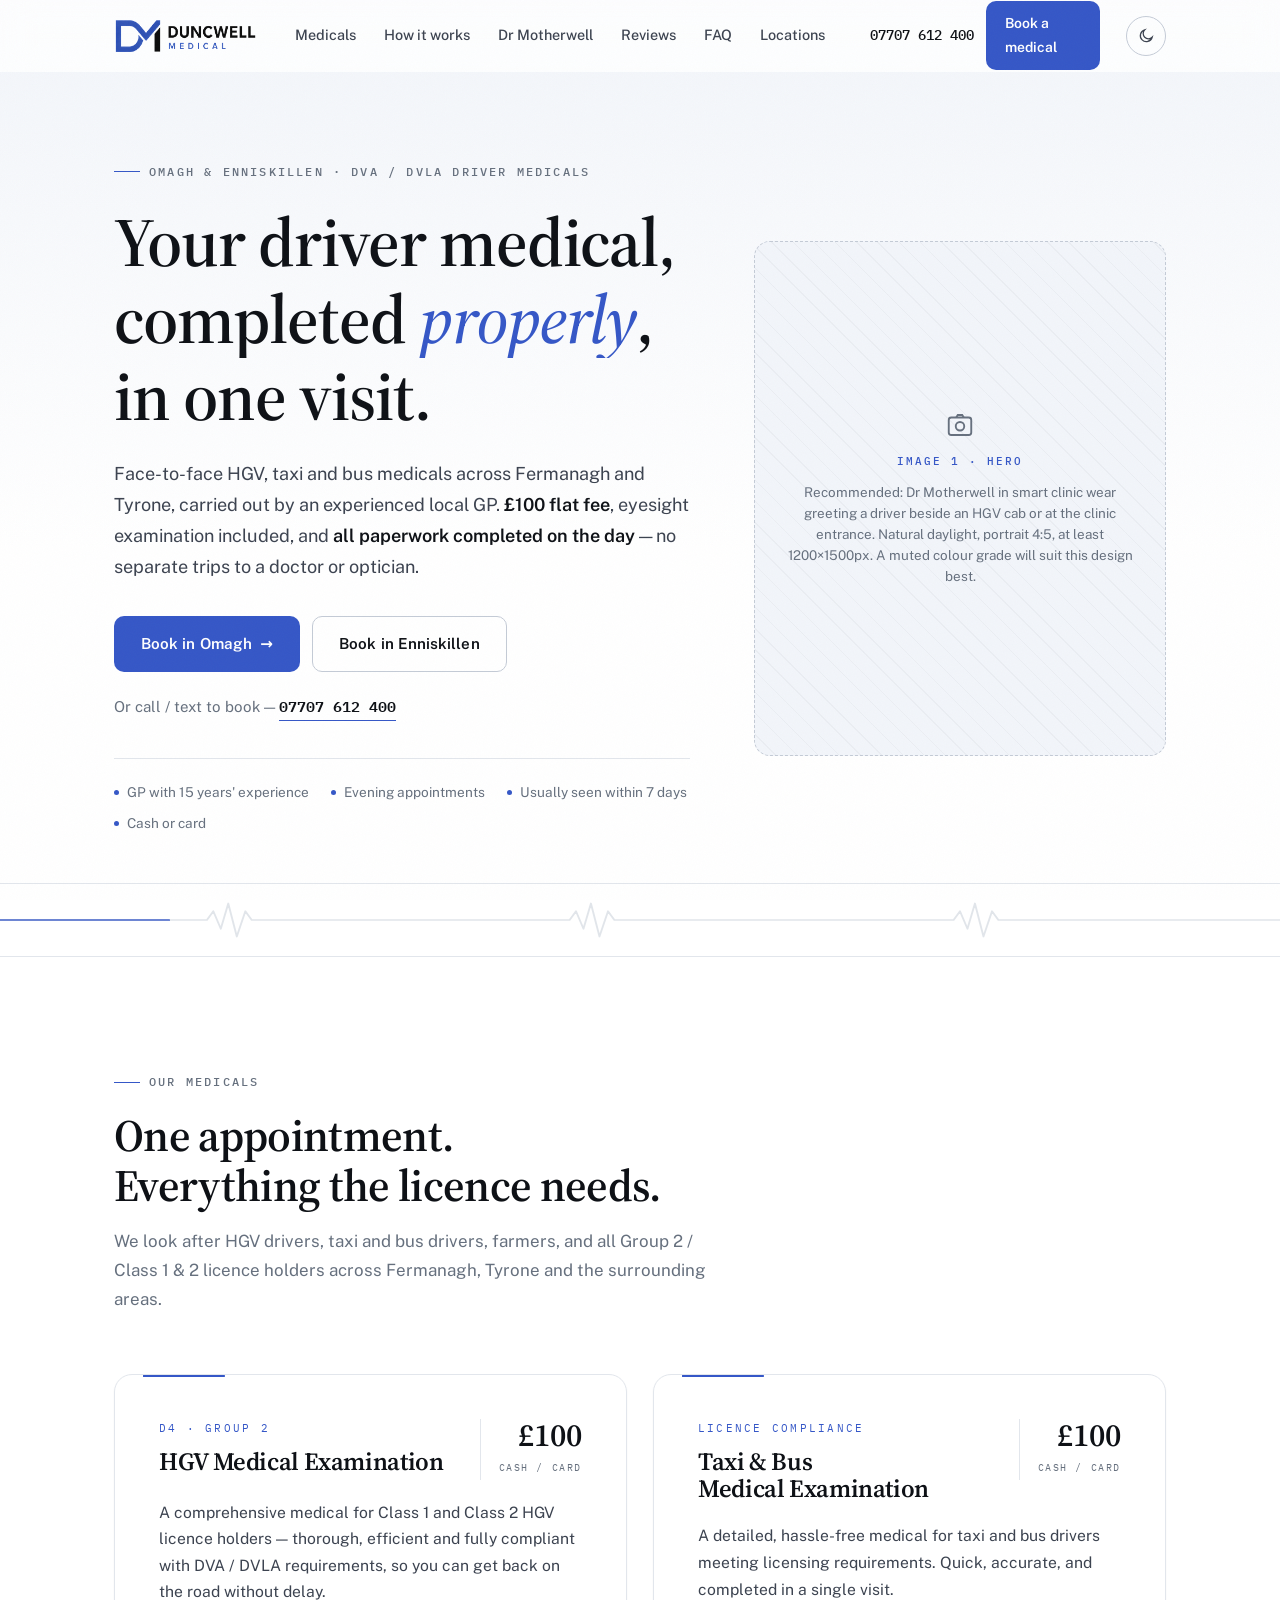
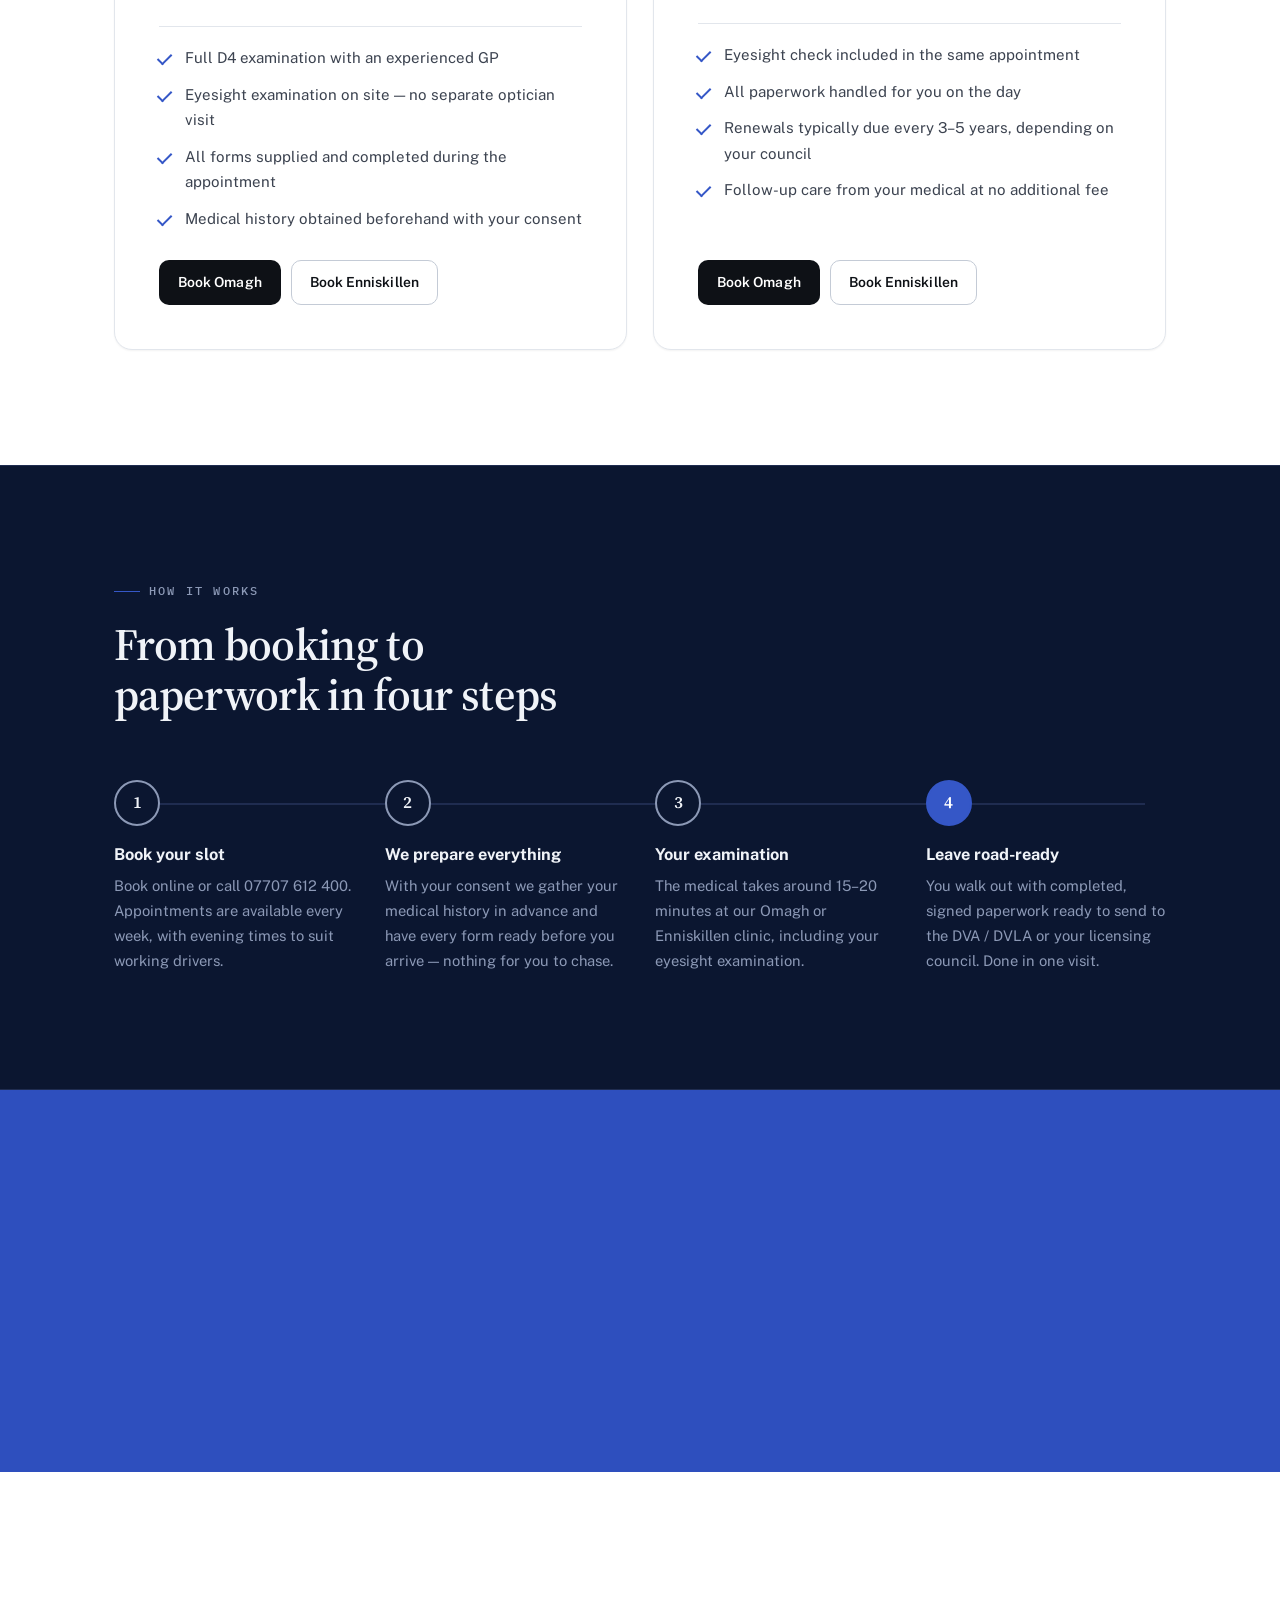
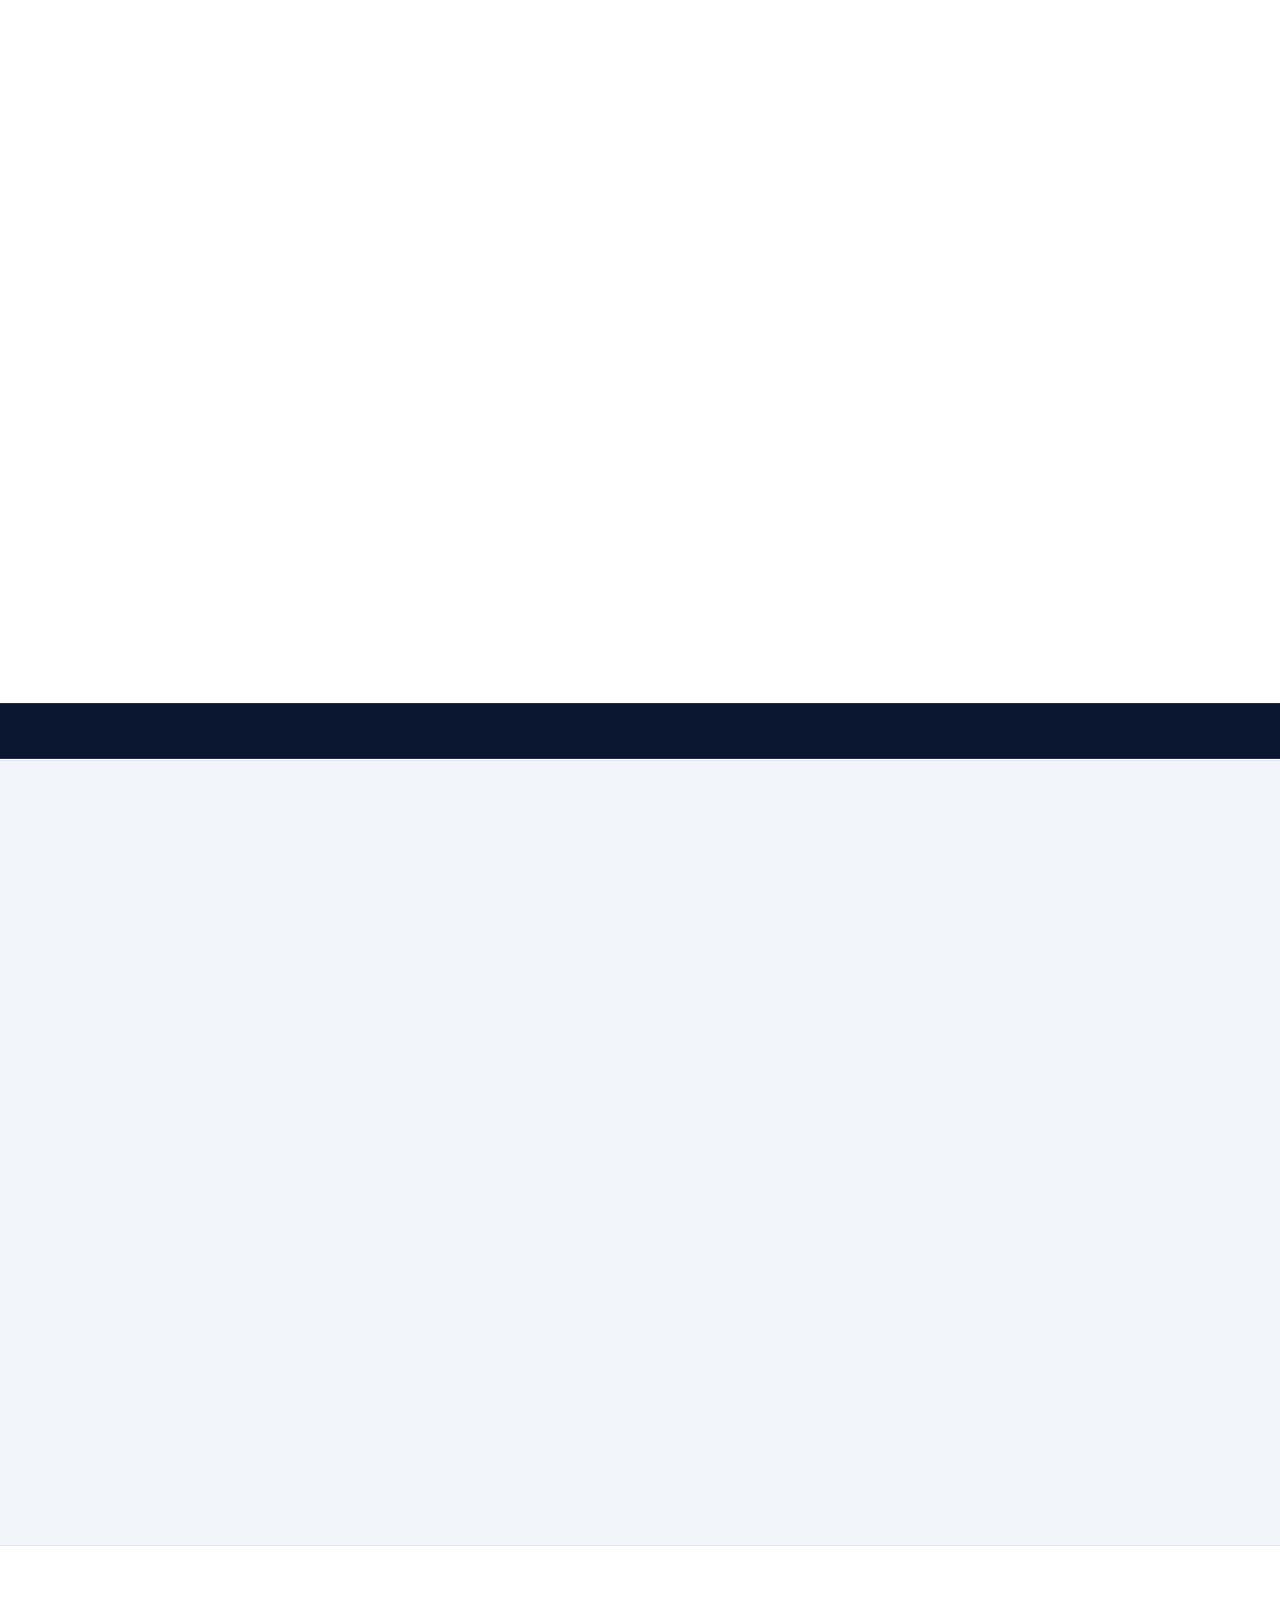
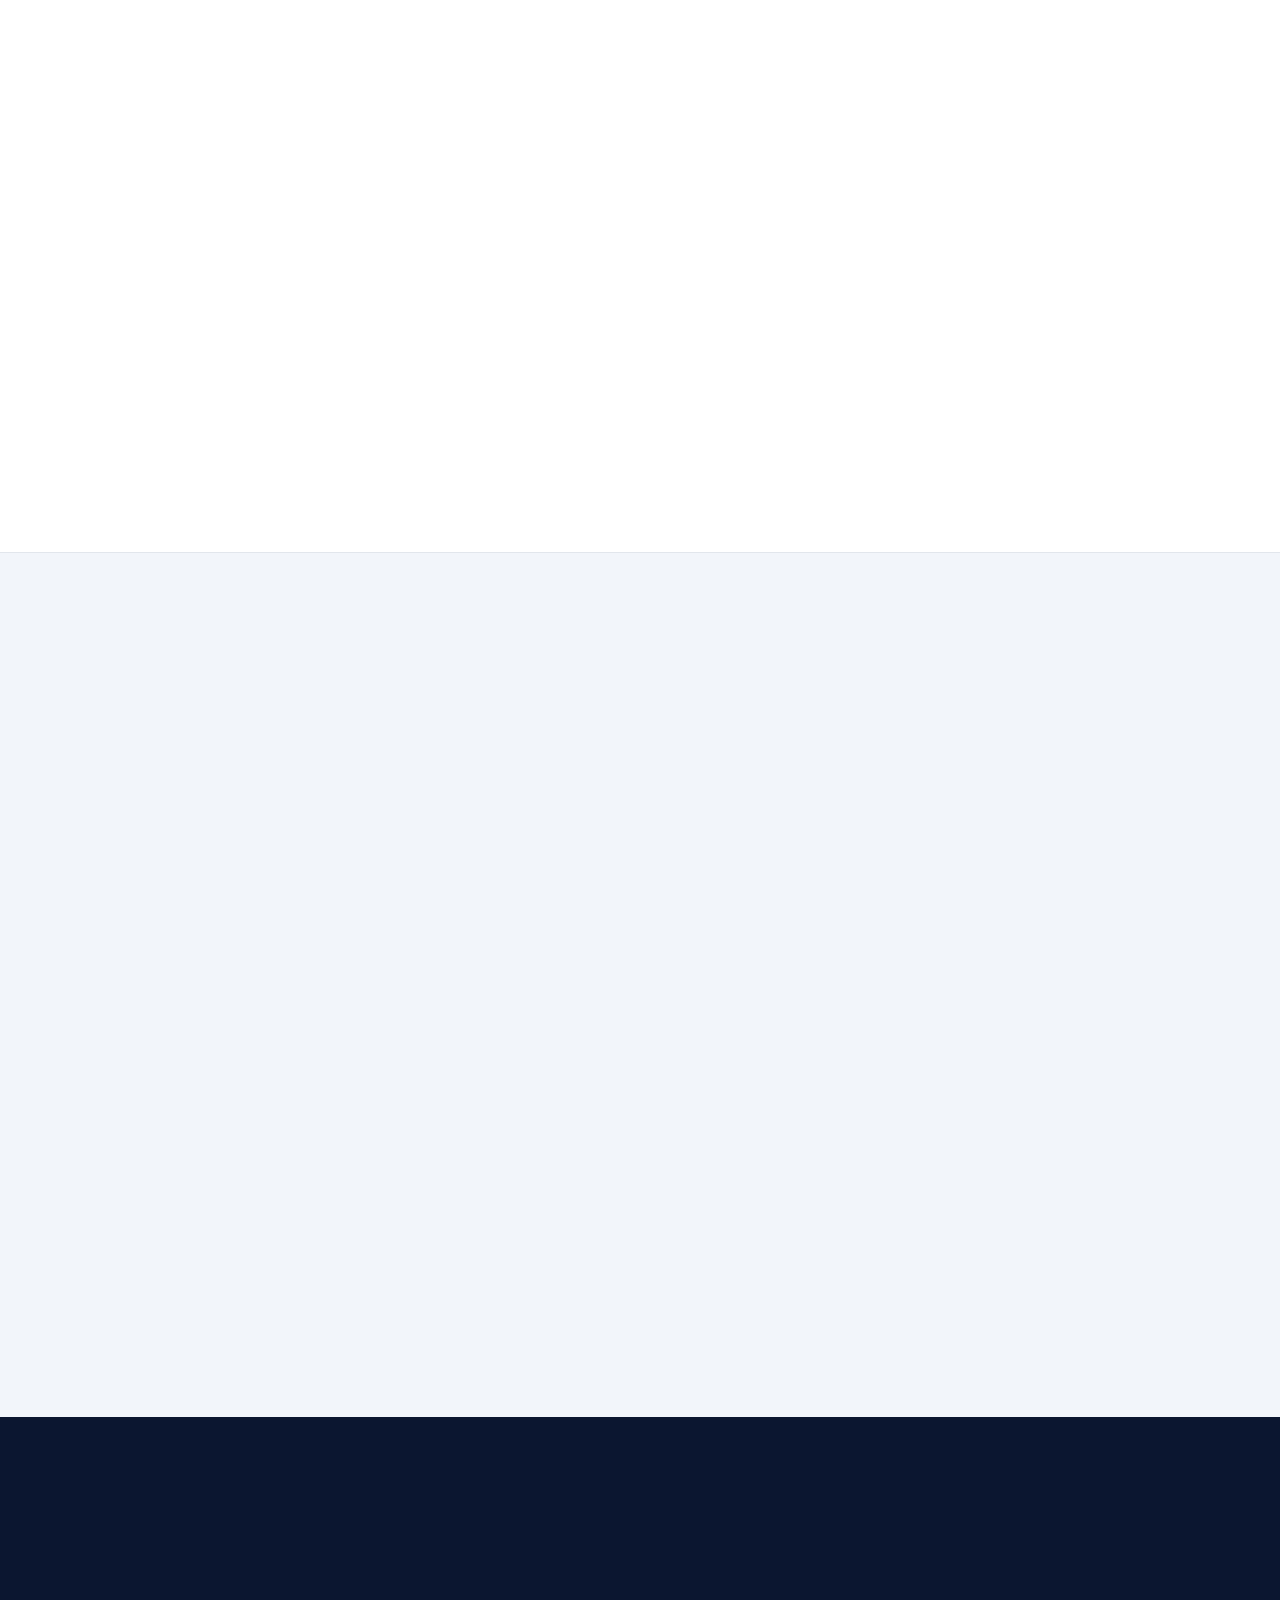
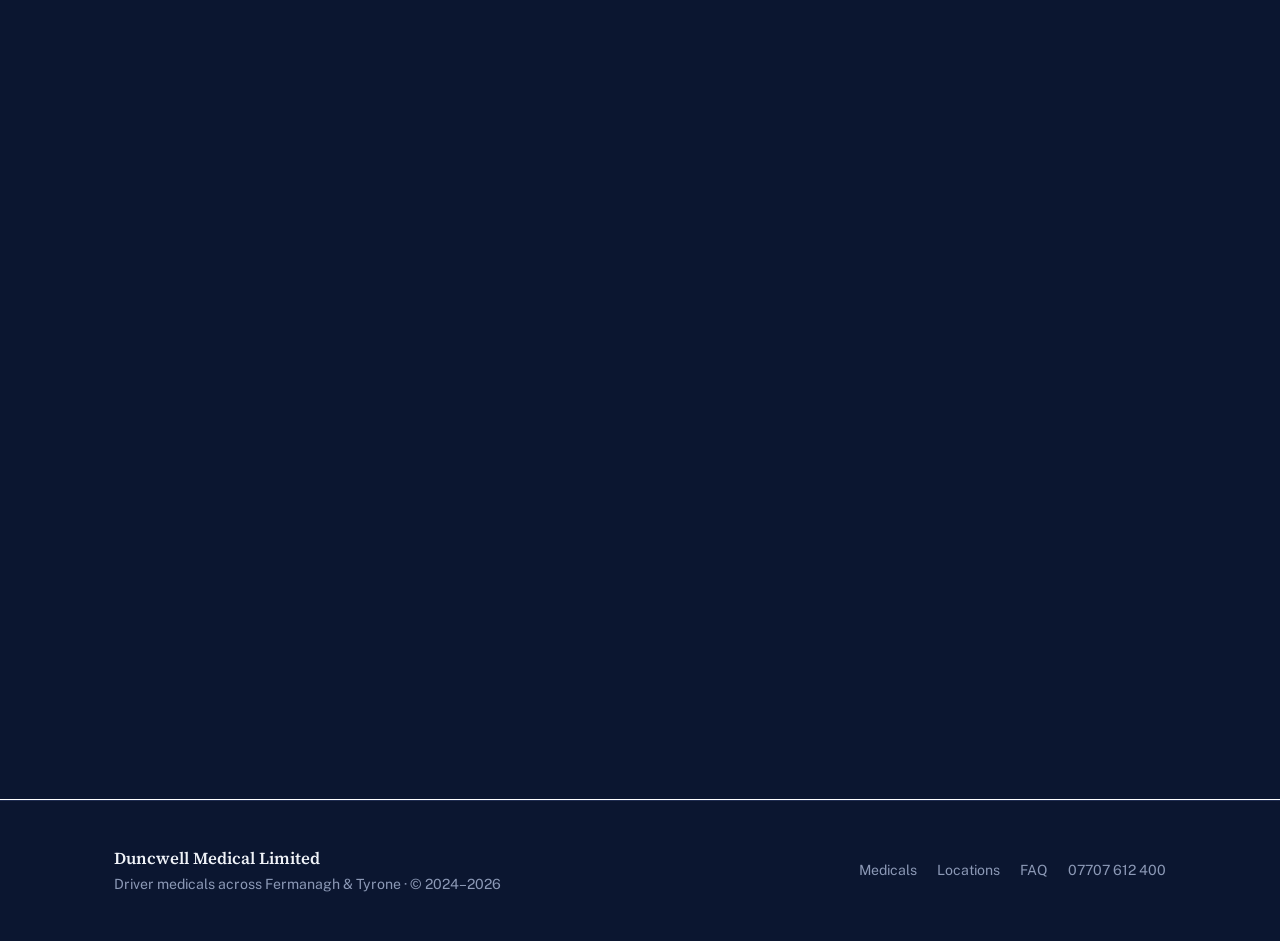
==== index.html @ 47ab464d "Default to light mode" ====
<!DOCTYPE html>
<html lang="en-GB">
<head>
<meta charset="utf-8">
<meta name="viewport" content="width=device-width, initial-scale=1, viewport-fit=cover">
<meta name="description" content="HGV, taxi and bus driver medicals in Omagh and Enniskillen. £100 flat fee, eyesight exam included, all paperwork completed on the day. Book on 07707 612 400.">
<meta name="theme-color" content="#FFFFFF">
<meta property="og:title" content="Duncwell Medical — Driver Medicals in Omagh & Enniskillen">
<meta property="og:description" content="HGV, taxi and bus medicals completed in one visit. £100, eyesight exam included, all paperwork done on the day.">
<meta property="og:type" content="website">
<meta property="og:url" content="https://www.duncwellmedical.com/">
</head>
<body>
<title>Duncwell Medical</title>
<link rel="stylesheet" href="https://fonts.googleapis.com/css2?family=Source+Serif+4:ital,opsz,wght@0,8..60,400;0,8..60,500;0,8..60,600;1,8..60,400&family=Public+Sans:wght@400;500;600;700;800&family=IBM+Plex+Mono:wght@400;500&display=swap">
<style>
  /* ================= TOKENS ================= */
  :root{
    --bg:#FFFFFF;
    --tint:#F2F5FA;              /* soft blue-grey section ground */
    --ink:#0E1116;
    --ink-soft:#3C4350;
    --muted:#66707E;
    --line:#E2E6EC;
    --line-strong:#C4CBD6;
    --accent:#3557C7;            /* Duncwell logo royal blue */
    --accent-deep:#2A46A8;
    --accent-soft:#EAF0FB;
    --on-accent:#FFFFFF;
    --band:#0B1630;              /* deep navy */
    --band-2:#111F42;
    --on-band:#F0F3F8;
    --on-band-muted:#8C99B6;
    --band-line:#1F2C50;
    --stats-bg:#2E4FBE;          /* royal blue band — same in both themes */
    --on-stats:#FFFFFF;
    --on-stats-muted:rgba(255,255,255,.74);
    --focus:#3557C7;
    --shadow-sm:0 1px 2px rgba(14,17,22,.05);
    --shadow-md:0 2px 6px rgba(14,17,22,.05), 0 18px 44px -20px rgba(14,17,22,.16);
    --header-h:72px;
  }
  @media (prefers-color-scheme: dark){
    :root:not([data-theme="light"]){
      --bg:#0A1020;
      --tint:#0D1628;
      --ink:#EDF1F8;
      --ink-soft:#C0C9DC;
      --muted:#8492AE;
      --line:#1E2A45;
      --line-strong:#344266;
      --accent:#7E9BF0;
      --accent-deep:#9BB2F5;
      --accent-soft:#16244A;
      --on-accent:#0A1020;
      --band:#070D1C;
      --band-2:#0E1834;
      --on-band:#EDF1F8;
      --on-band-muted:#8492AE;
      --band-line:#1D2946;
      --focus:#7E9BF0;
      --shadow-sm:0 1px 2px rgba(0,0,0,.4);
      --shadow-md:0 2px 6px rgba(0,0,0,.35), 0 18px 44px -20px rgba(0,0,0,.6);
    }
  }
  :root[data-theme="dark"]{
    --bg:#0A1020;
    --tint:#0D1628;
    --ink:#EDF1F8;
    --ink-soft:#C0C9DC;
    --muted:#8492AE;
    --line:#1E2A45;
    --line-strong:#344266;
    --accent:#7E9BF0;
    --accent-deep:#9BB2F5;
    --accent-soft:#16244A;
    --on-accent:#0A1020;
    --band:#070D1C;
    --band-2:#0E1834;
    --on-band:#EDF1F8;
    --on-band-muted:#8492AE;
    --band-line:#1D2946;
    --focus:#7E9BF0;
    --shadow-sm:0 1px 2px rgba(0,0,0,.4);
    --shadow-md:0 2px 6px rgba(0,0,0,.35), 0 18px 44px -20px rgba(0,0,0,.6);
  }

  /* ================= BASE ================= */
  *,*::before,*::after{box-sizing:border-box}
  html{
    scroll-behavior:smooth;
    scroll-padding-top:calc(var(--header-h) + 12px);
    -webkit-text-size-adjust:100%;
  }
  @media (prefers-reduced-motion: reduce){html{scroll-behavior:auto}}
  body{
    margin:0;
    overflow-x:clip;
    background:var(--bg);
    color:var(--ink);
    font-family:"Public Sans",system-ui,-apple-system,"Segoe UI",sans-serif;
    font-size:1.0625rem;
    line-height:1.7;
    -webkit-font-smoothing:antialiased;
    text-rendering:optimizeLegibility;
  }
  h1,h2,h3{
    font-family:"Source Serif 4",Georgia,"Times New Roman",serif;
    font-weight:600;
    line-height:1.12;
    letter-spacing:-.015em;
    margin:0;
    text-wrap:balance;
  }
  h4{margin:0;font-weight:700;line-height:1.3}
  p{margin:0}
  a{color:inherit}
  img,svg{max-width:100%;display:block}
  button{font:inherit;color:inherit;background:none;border:0;padding:0;cursor:pointer}
  :focus-visible{outline:3px solid var(--focus);outline-offset:3px;border-radius:2px}
  ::selection{background:var(--accent);color:var(--on-accent)}

  .wrap{max-width:1140px;margin-inline:auto;padding-inline:clamp(20px,5vw,44px)}

  .eyebrow{
    font-family:"IBM Plex Mono",ui-monospace,monospace;
    font-size:.76rem;font-weight:500;
    letter-spacing:.18em;text-transform:uppercase;
    color:var(--muted);
    display:flex;align-items:center;gap:.75em;
  }
  .eyebrow::before{content:"";width:26px;height:1px;background:var(--accent);flex:none}

  .grain{
    position:fixed;inset:0;z-index:200;pointer-events:none;
    opacity:.028;
    background-image:url("data:image/svg+xml,%3Csvg xmlns='http://www.w3.org/2000/svg' width='140' height='140'%3E%3Cfilter id='n'%3E%3CfeTurbulence type='fractalNoise' baseFrequency='0.9' numOctaves='2'/%3E%3C/filter%3E%3Crect width='140' height='140' filter='url(%23n)' opacity='1'/%3E%3C/svg%3E");
  }
  .progress{
    position:fixed;top:0;left:0;height:2px;width:0%;
    background:var(--accent);z-index:120;
  }

  /* ================= HEADER ================= */
  .header{
    position:fixed;top:0;left:0;right:0;z-index:100;
    height:var(--header-h);
    display:flex;align-items:center;
    background:color-mix(in srgb, var(--bg) 82%, transparent);
    -webkit-backdrop-filter:blur(14px);backdrop-filter:blur(14px);
    border-bottom:1px solid transparent;
    transition:border-color .35s, background .35s;
  }
  .header.scrolled{border-bottom-color:var(--line)}
  .header .wrap{display:flex;align-items:center;gap:26px;width:100%}

  /* Brand — the real Duncwell logo, embedded. Black-text version for light
     theme, white-text version for the navy theme. */
  .brand{display:flex;align-items:center;text-decoration:none;white-space:nowrap}
  .brand img{height:36px;width:auto;display:block}
  .brand .logo-dark{display:none}
  html.is-dark .brand .logo-light{display:none}
  html.is-dark .brand .logo-dark{display:block}
  .nav{display:flex;gap:2px;margin-left:auto}
  .nav a{
    text-decoration:none;font-size:.9rem;font-weight:500;
    color:var(--ink-soft);padding:8px 13px;border-radius:7px;
    white-space:nowrap;
    transition:color .2s, background .2s;
  }
  .nav a:hover{color:var(--ink);background:var(--tint)}
  .hdr-cta{display:flex;align-items:center;gap:12px;margin-left:6px}
  .hdr-phone{
    text-decoration:none;font-family:"IBM Plex Mono",monospace;
    font-size:.86rem;font-weight:500;color:var(--ink);white-space:nowrap;
  }
  .hdr-phone:hover{color:var(--accent)}

  .theme-toggle{
    width:40px;height:40px;border-radius:50%;
    border:1px solid var(--line-strong);
    display:flex;align-items:center;justify-content:center;
    color:var(--ink-soft);flex:none;
    transition:border-color .25s, color .25s, transform .25s;
  }
  .theme-toggle:hover{border-color:var(--ink);color:var(--ink);transform:rotate(15deg)}
  .theme-toggle .ic-sun{display:none}
  html.is-dark .theme-toggle .ic-sun{display:block}
  html.is-dark .theme-toggle .ic-moon{display:none}

  .burger{
    display:none;
    width:44px;height:44px;
    align-items:center;justify-content:center;flex-direction:column;gap:5px;
  }
  .burger span{
    display:block;width:22px;height:2px;background:var(--ink);
    transition:transform .3s, opacity .3s;
  }
  body.menu-open .burger span:nth-child(1){transform:translateY(7px) rotate(45deg)}
  body.menu-open .burger span:nth-child(2){opacity:0}
  body.menu-open .burger span:nth-child(3){transform:translateY(-7px) rotate(-45deg)}

  .mobile-menu{
    position:fixed;inset:0;z-index:90;
    background:var(--bg);
    padding:calc(var(--header-h) + 24px) 24px 40px;
    display:flex;flex-direction:column;gap:4px;
    opacity:0;visibility:hidden;transform:translateY(-8px);
    transition:opacity .3s, transform .3s, visibility .3s;
    overflow-y:auto;
  }
  body.menu-open .mobile-menu{opacity:1;visibility:visible;transform:none}
  .mobile-menu a.mlink{
    text-decoration:none;
    font-family:"Source Serif 4",serif;font-size:1.7rem;font-weight:500;
    padding:13px 4px;border-bottom:1px solid var(--line);
    display:flex;justify-content:space-between;align-items:center;
  }
  .mobile-menu a.mlink::after{content:"→";font-size:1.1rem;color:var(--muted)}
  .mobile-menu .mm-ctas{display:flex;flex-direction:column;gap:10px;margin-top:28px}
  @media (max-width:1080px){
    .nav,.hdr-cta{display:none}
    .theme-toggle{margin-left:auto}
    .burger{display:flex}
  }

  /* ================= BUTTONS ================= */
  .btn{
    position:relative;overflow:hidden;
    display:inline-flex;align-items:center;justify-content:center;gap:.55em;
    font-weight:600;font-size:.95rem;letter-spacing:.005em;
    text-decoration:none;cursor:pointer;
    padding:14px 26px;border-radius:10px;
    border:1px solid transparent;
    min-height:48px;
    transition:transform .15s ease, box-shadow .2s ease, background .2s, border-color .2s, color .2s, opacity .2s;
  }
  .btn .arr{transition:transform .25s cubic-bezier(.2,.7,.3,1)}
  .btn:hover .arr{transform:translateX(4px)}
  .btn:active{transform:scale(.98)}
  .btn-primary{background:var(--accent);color:var(--on-accent)}
  .btn-primary:hover{background:var(--accent-deep);box-shadow:0 10px 26px -10px color-mix(in srgb, var(--accent) 55%, transparent)}
  .btn-primary::after{
    content:"";position:absolute;top:0;bottom:0;left:-70%;width:45%;
    background:linear-gradient(105deg,transparent,rgba(255,255,255,.28),transparent);
    transform:skewX(-18deg);
    transition:left .6s ease;
  }
  .btn-primary:hover::after{left:130%}
  .btn-dark{background:var(--ink);color:var(--bg)}
  .btn-dark:hover{opacity:.9}
  .btn-outline{border-color:var(--line-strong);color:var(--ink);background:transparent}
  .btn-outline:hover{border-color:var(--ink)}
  .btn-sm{padding:10px 18px;font-size:.87rem;min-height:42px}

  /* ================= HERO ================= */
  .hero{
    padding-top:calc(var(--header-h) + clamp(44px,7vw,92px));
    padding-bottom:clamp(24px,4vw,48px);
    background:linear-gradient(180deg, var(--tint) 0%, var(--bg) 62%);
  }
  .hero-grid{
    display:grid;grid-template-columns:minmax(0,7fr) minmax(0,5fr);
    gap:clamp(36px,5vw,72px);align-items:center;
  }
  .hero h1{
    font-size:clamp(2.6rem,5.6vw,4.3rem);
    margin:22px 0 24px;
  }
  .hero h1 em{font-style:italic;font-weight:500;color:var(--accent)}
  .hline{display:block;overflow:hidden}
  .hline > span{display:block;transform:translateY(112%)}
  .loaded .hline > span{animation:lineUp .9s cubic-bezier(.2,.65,.25,1) forwards}
  .loaded .hline:nth-child(2) > span{animation-delay:.12s}
  .loaded .hline:nth-child(3) > span{animation-delay:.24s}
  @keyframes lineUp{to{transform:none}}
  .hero-sub,.hero-ctas,.hero-call,.hero-facts{opacity:0;transform:translateY(16px)}
  .loaded .hero-sub{animation:fadeUp .8s .45s cubic-bezier(.2,.65,.25,1) forwards}
  .loaded .hero-ctas{animation:fadeUp .8s .58s cubic-bezier(.2,.65,.25,1) forwards}
  .loaded .hero-call{animation:fadeUp .8s .68s cubic-bezier(.2,.65,.25,1) forwards}
  .loaded .hero-facts{animation:fadeUp .8s .8s cubic-bezier(.2,.65,.25,1) forwards}
  .hero-media{opacity:0;transform:translateY(16px)}
  .loaded .hero-media{animation:fadeUp 1s .5s cubic-bezier(.2,.65,.25,1) forwards}
  @keyframes fadeUp{to{opacity:1;transform:none}}
  @media (prefers-reduced-motion: reduce){
    .hline > span,.hero-sub,.hero-ctas,.hero-call,.hero-facts,.hero-media{
      transform:none!important;opacity:1!important;animation:none!important;
    }
  }
  .hero-sub{
    font-size:1.13rem;color:var(--ink-soft);
    max-width:33em;margin-bottom:34px;
  }
  .hero-sub strong{color:var(--ink);font-weight:600}
  .hero-ctas{display:flex;flex-wrap:wrap;gap:12px;margin-bottom:22px}
  .hero-call{color:var(--muted);font-size:.94rem}
  .hero-call a{
    color:var(--ink);font-weight:600;text-decoration:none;
    font-family:"IBM Plex Mono",monospace;
    border-bottom:1.5px solid var(--accent);
    padding-bottom:1px;
  }
  .hero-call a:hover{color:var(--accent)}
  .hero-facts{
    display:flex;flex-wrap:wrap;gap:8px 22px;margin-top:38px;
    padding-top:22px;border-top:1px solid var(--line);
  }
  .hero-facts span{
    font-size:.85rem;color:var(--muted);
    display:inline-flex;align-items:center;gap:8px;
  }
  .hero-facts span::before{
    content:"";width:5px;height:5px;border-radius:50%;background:var(--accent);
  }
  .hero-media{position:relative}
  @media (max-width:880px){
    .hero-grid{grid-template-columns:1fr}
    .hero-media{max-width:480px}
  }

  /* image placeholders */
  .ph{
    border:1px dashed var(--line-strong);
    border-radius:16px;
    background:
      repeating-linear-gradient(45deg, transparent 0 14px, color-mix(in srgb, var(--ink) 3%, transparent) 14px 15px),
      var(--tint);
    aspect-ratio:4/5;
    display:flex;flex-direction:column;align-items:center;justify-content:center;gap:12px;
    padding:28px;text-align:center;color:var(--muted);
  }
  .ph .ph-tag{
    font-family:"IBM Plex Mono",monospace;
    font-size:.68rem;font-weight:500;letter-spacing:.18em;text-transform:uppercase;
    color:var(--accent);
  }
  .ph .ph-desc{font-size:.84rem;line-height:1.55;max-width:26em}

  /* ================= ECG DIVIDER ================= */
  .ecg{
    position:relative;height:74px;overflow:hidden;
    border-block:1px solid var(--line);
    background:var(--bg);
  }
  .ecg svg{position:absolute;inset:0;width:100%;height:100%}
  .ecg .trace{
    fill:none;stroke:var(--accent);stroke-width:1.75;
    stroke-linecap:round;stroke-linejoin:round;
    stroke-dasharray:130 1070;
    animation:ecgRun 5.5s linear infinite;
    opacity:.9;
  }
  .ecg .trace.ghost{
    stroke:var(--line-strong);stroke-dasharray:none;animation:none;opacity:.5;
  }
  @keyframes ecgRun{from{stroke-dashoffset:1200}to{stroke-dashoffset:0}}
  @media (prefers-reduced-motion: reduce){.ecg .trace{animation:none;stroke-dasharray:none;opacity:.45}}

  /* ================= MARQUEE ================= */
  .marquee{
    background:var(--band);color:var(--on-band-muted);
    overflow:hidden;padding-block:15px;
    border-block:1px solid var(--band-line);
  }
  .marquee-track{
    display:flex;width:max-content;
    animation:marquee 46s linear infinite;
  }
  .marquee:hover .marquee-track{animation-play-state:paused}
  .marquee-track span{
    font-family:"IBM Plex Mono",monospace;
    font-size:.76rem;letter-spacing:.22em;text-transform:uppercase;
    white-space:nowrap;padding-inline:26px;
    display:inline-flex;align-items:center;gap:52px;
  }
  .marquee-track span::after{content:"+";color:var(--accent);font-size:.9rem}
  @keyframes marquee{to{transform:translateX(-50%)}}
  @media (prefers-reduced-motion: reduce){.marquee-track{animation:none}}

  /* ================= SECTIONS ================= */
  section{padding-block:clamp(68px,9vw,116px)}
  .below-fold{content-visibility:auto;contain-intrinsic-size:auto 720px}
  .sec-head{max-width:660px;margin-bottom:clamp(38px,5vw,60px)}
  .sec-head h2{font-size:clamp(1.9rem,3.6vw,2.8rem);margin-top:18px}
  .sec-head .lede{color:var(--muted);margin-top:16px;font-size:1.06rem;max-width:36em}

  .rv{opacity:0;transform:translateY(22px);transition:opacity .7s cubic-bezier(.2,.65,.25,1),transform .7s cubic-bezier(.2,.65,.25,1);transition-delay:var(--d,0s)}
  .rv.in{opacity:1;transform:none}
  @media (prefers-reduced-motion: reduce){.rv{opacity:1;transform:none;transition:none}}

  /* Services — white ground */
  .svc-grid{display:grid;grid-template-columns:1fr 1fr;gap:26px}
  .svc{
    position:relative;
    background:var(--bg);
    border:1px solid var(--line);
    border-radius:18px;
    padding:clamp(28px,3.5vw,44px);
    display:flex;flex-direction:column;gap:20px;
    box-shadow:var(--shadow-sm);
    transition:transform .35s cubic-bezier(.2,.65,.25,1), box-shadow .35s, border-color .35s;
  }
  .svc:hover{transform:translateY(-5px);box-shadow:var(--shadow-md);border-color:var(--line-strong)}
  .svc::before{
    content:"";position:absolute;top:0;left:28px;right:28px;height:2px;
    background:var(--accent);border-radius:2px;
    transform:scaleX(.18);transform-origin:left;
    transition:transform .45s cubic-bezier(.2,.65,.25,1);
  }
  .svc:hover::before{transform:scaleX(1)}
  .svc-top{display:flex;align-items:flex-start;justify-content:space-between;gap:18px}
  .svc h3{font-size:1.55rem}
  .svc .svc-kicker{
    font-family:"IBM Plex Mono",monospace;font-size:.7rem;letter-spacing:.2em;
    text-transform:uppercase;color:var(--accent);margin-bottom:10px;display:block;
  }
  .price{
    text-align:right;flex:none;
    border-left:1px solid var(--line);padding-left:18px;
  }
  .price .amt{
    font-family:"Source Serif 4",serif;font-size:2rem;font-weight:600;
    line-height:1;display:block;font-variant-numeric:tabular-nums;
  }
  .price .lbl{
    font-family:"IBM Plex Mono",monospace;font-size:.62rem;
    letter-spacing:.16em;text-transform:uppercase;color:var(--muted);
  }
  .svc p.desc{color:var(--ink-soft);font-size:.98rem}
  .svc ul{
    list-style:none;margin:0;padding:18px 0 0;
    border-top:1px solid var(--line);
    display:flex;flex-direction:column;gap:11px;
  }
  .svc li{
    display:flex;gap:12px;align-items:baseline;
    font-size:.94rem;color:var(--ink-soft);
  }
  .svc li::before{
    content:"";flex:none;width:14px;height:8px;
    border-left:2px solid var(--accent);border-bottom:2px solid var(--accent);
    transform:rotate(-45deg) translateY(-2px);
  }
  .svc .svc-cta{margin-top:auto;display:flex;gap:10px;flex-wrap:wrap;padding-top:8px}
  @media (max-width:860px){.svc-grid{grid-template-columns:1fr}}

  /* Process — navy band */
  .process{background:var(--band);color:var(--on-band);border-block:1px solid var(--band-line)}
  .process .eyebrow{color:var(--on-band-muted)}
  .process .sec-head h2{color:var(--on-band)}
  .steps{display:grid;grid-template-columns:repeat(4,1fr);gap:30px;position:relative}
  .steps .rail{
    position:absolute;top:23px;left:2%;right:2%;height:2px;
    background:var(--band-line);transform-origin:left;transform:scaleX(0);
    transition:transform 1.4s cubic-bezier(.2,.65,.25,1);
  }
  .steps.in .rail{transform:scaleX(1)}
  .step{position:relative}
  .step-no{
    position:relative;z-index:1;
    width:46px;height:46px;border-radius:50%;
    background:var(--band);color:var(--on-band);
    border:2px solid var(--on-band-muted);
    font-family:"Source Serif 4",serif;font-weight:600;font-size:1.05rem;
    display:flex;align-items:center;justify-content:center;
    margin-bottom:18px;
  }
  .step:last-child .step-no{background:var(--accent);border-color:var(--accent);color:var(--on-accent)}
  .step h4{font-family:"Public Sans",sans-serif;font-size:1.02rem;margin-bottom:8px;color:var(--on-band)}
  .step p{font-size:.92rem;color:var(--on-band-muted)}
  @media (max-width:860px){
    .steps{grid-template-columns:1fr;gap:34px}
    .steps .rail{left:22px;right:auto;top:2%;bottom:2%;width:2px;height:auto;transform:scaleY(0);transform-origin:top}
    .steps.in .rail{transform:scaleY(1)}
  }

  /* Stats — royal blue band (same in both themes) */
  .stats{background:var(--stats-bg);color:var(--on-stats)}
  .stats-grid{display:grid;grid-template-columns:repeat(4,1fr)}
  .stat{
    padding:clamp(10px,2vw,24px) 28px;
    border-left:1px solid rgba(255,255,255,.18);
  }
  .stat:first-child{border-left:0;padding-left:0}
  .stat .num{
    font-family:"Source Serif 4",serif;font-weight:600;
    font-size:clamp(2.1rem,3.6vw,3rem);line-height:1.05;
    font-variant-numeric:tabular-nums;
  }
  .stat .num .unit{font-size:.5em;font-weight:500;color:var(--on-stats-muted)}
  .stat .cap{font-size:.86rem;color:var(--on-stats-muted);margin-top:8px;max-width:16em}
  @media (max-width:820px){
    .stats-grid{grid-template-columns:1fr 1fr;gap:34px 0}
    .stat:nth-child(3){border-left:0;padding-left:0}
    .stat{padding-inline:20px}
    .stat:nth-child(even){padding-right:0}
  }

  /* About — white ground */
  .about-grid{
    display:grid;grid-template-columns:minmax(0,5fr) minmax(0,7fr);
    gap:clamp(36px,5vw,80px);align-items:center;
  }
  .about-grid .sec-head{margin-bottom:26px}
  .sig-quote{
    border-left:2px solid var(--accent);
    padding-left:22px;margin:26px 0 0;
    font-family:"Source Serif 4",serif;font-style:italic;
    font-size:1.18rem;line-height:1.55;color:var(--ink-soft);
  }
  .about-points{display:grid;grid-template-columns:1fr 1fr;gap:14px;margin-top:32px}
  .apoint{
    border:1px solid var(--line);border-radius:12px;
    padding:18px 20px;background:var(--bg);
    transition:border-color .3s, transform .3s;
  }
  .apoint:hover{border-color:var(--line-strong);transform:translateY(-2px)}
  .apoint .t{font-weight:600;font-size:.94rem;display:block;margin-bottom:4px}
  .apoint .d{font-size:.86rem;color:var(--muted)}
  @media (max-width:880px){
    .about-grid{grid-template-columns:1fr}
    .about-grid .ph{max-width:440px}
    .about-points{grid-template-columns:1fr}
  }

  /* Testimonials — soft blue tint ground, crossfade stage (always centred) */
  .quotes{background:var(--tint);border-block:1px solid var(--line)}
  .carousel{position:relative;max-width:800px;margin-inline:auto}
  .car-stage{display:grid}
  .car-slide{
    grid-area:1/1;
    display:flex;flex-direction:column;align-items:center;text-align:center;gap:26px;
    margin:0;
    opacity:0;transform:translateY(10px);
    transition:opacity .6s ease, transform .6s ease;
    pointer-events:none;
    visibility:hidden;
  }
  .car-slide.active{opacity:1;transform:none;pointer-events:auto;visibility:visible}
  @media (prefers-reduced-motion: reduce){.car-slide{transition:none;transform:none}}
  .car-slide .qmark{
    width:44px;height:44px;border-radius:50%;
    background:var(--accent);color:var(--on-accent);
    font-family:"Source Serif 4",serif;font-size:1.7rem;font-weight:600;
    display:flex;align-items:center;justify-content:center;
    padding-top:12px;
  }
  .car-slide blockquote{
    margin:0;
    font-family:"Source Serif 4",serif;font-size:clamp(1.25rem,2.6vw,1.7rem);
    font-weight:500;line-height:1.5;letter-spacing:-.01em;
    color:var(--ink);max-width:24em;
  }
  .car-slide figcaption{
    font-family:"IBM Plex Mono",monospace;font-size:.76rem;
    letter-spacing:.18em;text-transform:uppercase;color:var(--muted);
  }
  .car-nav{
    display:flex;align-items:center;justify-content:center;gap:22px;
    margin-top:38px;
  }
  .car-btn{
    width:46px;height:46px;border-radius:50%;
    border:1px solid var(--line-strong);
    display:flex;align-items:center;justify-content:center;
    color:var(--ink);
    transition:border-color .25s, background .25s, color .25s;
  }
  .car-btn:hover{border-color:var(--ink);background:var(--ink);color:var(--bg)}
  .car-dots{display:flex;gap:9px}
  .car-dot{
    width:7px;height:7px;border-radius:50%;
    background:var(--line-strong);
    transition:background .3s, transform .3s;
  }
  .car-dot.active{background:var(--accent);transform:scale(1.35)}

  /* FAQ — white ground */
  .faq-wrap{display:grid;grid-template-columns:minmax(0,5fr) minmax(0,7fr);gap:clamp(36px,5vw,80px)}
  .faq-wrap .sec-head{margin-bottom:0;position:sticky;top:calc(var(--header-h) + 24px);align-self:start}
  .faq-list{display:flex;flex-direction:column}
  .faq{border-bottom:1px solid var(--line)}
  .faq:first-child{border-top:1px solid var(--line)}
  .faq-q{
    width:100%;display:flex;align-items:center;justify-content:space-between;gap:18px;
    text-align:left;padding:22px 2px;
    font-weight:600;font-size:1.03rem;line-height:1.4;
    transition:color .2s;
  }
  .faq-q:hover{color:var(--accent)}
  .faq-q .ind{
    flex:none;width:30px;height:30px;border-radius:50%;
    border:1px solid var(--line-strong);
    position:relative;
    transition:transform .35s cubic-bezier(.2,.65,.25,1), background .3s, border-color .3s;
  }
  .faq-q .ind::before,.faq-q .ind::after{
    content:"";position:absolute;top:50%;left:50%;
    width:11px;height:1.6px;background:currentColor;
    transform:translate(-50%,-50%);
  }
  .faq-q .ind::after{transform:translate(-50%,-50%) rotate(90deg);transition:transform .35s}
  .faq.open .faq-q .ind{transform:rotate(180deg);background:var(--accent);border-color:var(--accent);color:var(--on-accent)}
  .faq.open .faq-q .ind::after{transform:translate(-50%,-50%) rotate(0deg)}
  .faq-a{
    display:grid;grid-template-rows:0fr;
    transition:grid-template-rows .45s cubic-bezier(.2,.65,.25,1);
  }
  .faq.open .faq-a{grid-template-rows:1fr}
  .faq-a > div{overflow:hidden}
  .faq-a p{
    padding:0 40px 24px 2px;
    color:var(--ink-soft);font-size:.97rem;max-width:56ch;
  }
  @media (max-width:880px){
    .faq-wrap{grid-template-columns:1fr}
    .faq-wrap .sec-head{position:static}
  }

  /* Locations — soft blue tint ground, live map previews */
  .locations{background:var(--tint);border-top:1px solid var(--line)}
  .loc-grid{display:grid;grid-template-columns:repeat(3,1fr);gap:22px}
  .loc{
    background:var(--bg);border:1px solid var(--line);border-radius:16px;
    padding:0;overflow:hidden;
    display:flex;flex-direction:column;
    box-shadow:var(--shadow-sm);
    transition:transform .35s cubic-bezier(.2,.65,.25,1), box-shadow .35s, border-color .35s;
  }
  .loc:hover{transform:translateY(-4px);box-shadow:var(--shadow-md);border-color:var(--line-strong)}
  .map{
    position:relative;aspect-ratio:16/10;
    background:var(--tint);
    border-bottom:1px solid var(--line);
  }
  .map .map-fallback{
    position:absolute;inset:0;
    display:flex;flex-direction:column;align-items:center;justify-content:center;gap:8px;
    color:var(--muted);font-size:.8rem;
    font-family:"IBM Plex Mono",monospace;letter-spacing:.1em;text-transform:uppercase;
  }
  .map iframe{
    position:absolute;inset:0;width:100%;height:100%;border:0;
    filter:grayscale(1) contrast(1.04);
    transition:filter .45s ease;
  }
  .loc:hover .map iframe{filter:none}
  .loc-body{padding:24px 26px 26px;display:flex;flex-direction:column;gap:12px;flex:1}
  .loc .town{
    font-family:"IBM Plex Mono",monospace;font-size:.68rem;font-weight:500;
    letter-spacing:.2em;text-transform:uppercase;
    color:var(--accent);
    display:inline-flex;align-items:center;gap:8px;
  }
  .loc .town::before{content:"";width:6px;height:6px;border-radius:50%;background:var(--accent)}
  .loc h3{font-size:1.14rem;font-family:"Public Sans",sans-serif;font-weight:700}
  .loc address{font-style:normal;color:var(--muted);font-size:.93rem;line-height:1.65}
  .loc .postcode{font-family:"IBM Plex Mono",monospace;color:var(--ink);font-weight:500}
  .loc .maplink{
    margin-top:auto;padding-top:6px;
    font-size:.88rem;font-weight:600;text-decoration:none;color:var(--accent);
    display:inline-flex;align-items:center;gap:6px;
  }
  .loc .maplink .arr{transition:transform .25s}
  .loc .maplink:hover .arr{transform:translateX(4px)}
  @media (max-width:880px){.loc-grid{grid-template-columns:1fr}}

  /* Contact — navy band */
  .contact{background:var(--band);color:var(--on-band)}
  .contact .eyebrow{color:var(--on-band-muted)}
  .contact .sec-head h2{color:var(--on-band)}
  .contact .sec-head .lede{color:var(--on-band-muted)}
  .contact-grid{display:grid;grid-template-columns:minmax(0,1fr) minmax(0,1fr);gap:clamp(38px,5vw,84px)}
  .contact form{display:flex;flex-direction:column;gap:18px}
  .field label{display:block;font-weight:600;font-size:.87rem;margin-bottom:7px}
  .field input,.field textarea{
    width:100%;font:inherit;color:var(--on-band);
    background:var(--band-2);
    border:1px solid var(--band-line);
    border-radius:10px;padding:13px 15px;
    transition:border-color .25s;
  }
  .field input::placeholder,.field textarea::placeholder{color:var(--on-band-muted);opacity:.7}
  .field input:hover,.field textarea:hover{border-color:var(--line-strong)}
  .field input:focus-visible,.field textarea:focus-visible{outline:2px solid var(--accent);outline-offset:0;border-color:transparent}
  .contact .btn-primary{background:var(--stats-bg);color:#fff}
  .contact .btn-primary:hover{background:#3B5DD4}
  .form-note{font-size:.82rem;color:var(--on-band-muted)}
  .contact .side{display:flex;flex-direction:column;gap:14px}
  .contact-card{
    border:1px solid var(--band-line);border-radius:14px;
    padding:22px 24px;background:var(--band-2);
    display:flex;align-items:flex-start;gap:16px;
    transition:border-color .3s;
  }
  .contact-card:hover{border-color:var(--line-strong)}
  .contact-card .ico{
    width:42px;height:42px;border-radius:11px;flex:none;
    background:var(--stats-bg);color:#fff;
    display:flex;align-items:center;justify-content:center;
  }
  .contact-card .t{font-weight:600;font-size:.93rem;margin-bottom:2px}
  .contact-card a{
    font-family:"IBM Plex Mono",monospace;font-weight:500;
    text-decoration:none;font-size:.98rem;color:var(--on-band);
  }
  .contact-card a:hover{color:var(--accent)}
  .contact-card .d{font-size:.86rem;color:var(--on-band-muted);margin-top:3px}
  .contact .ph{
    background:
      repeating-linear-gradient(45deg, transparent 0 14px, rgba(255,255,255,.03) 14px 15px),
      var(--band-2);
    border-color:var(--band-line);color:var(--on-band-muted);
  }
  @media (max-width:880px){.contact-grid{grid-template-columns:1fr}}

  /* Footer — navy */
  footer{
    background:var(--band);color:var(--on-band-muted);
    border-top:1px solid var(--band-line);
    padding-block:44px;font-size:.88rem;
  }
  footer .wrap{display:flex;flex-wrap:wrap;gap:24px;align-items:center;justify-content:space-between}
  footer .fbrand{font-family:"Source Serif 4",serif;font-weight:600;font-size:1.05rem;color:var(--on-band)}
  footer nav{display:flex;gap:20px;flex-wrap:wrap}
  footer a{color:var(--on-band-muted);text-decoration:none;transition:color .2s}
  footer a:hover{color:var(--on-band)}

  /* Mobile action bar */
  .actionbar{
    position:fixed;left:0;right:0;bottom:0;z-index:80;
    display:none;
    gap:10px;padding:10px 14px calc(10px + env(safe-area-inset-bottom));
    background:color-mix(in srgb, var(--bg) 88%, transparent);
    -webkit-backdrop-filter:blur(16px);backdrop-filter:blur(16px);
    border-top:1px solid var(--line);
    transform:translateY(110%);
    transition:transform .4s cubic-bezier(.2,.65,.25,1);
  }
  .actionbar.show{transform:none}
  .actionbar .btn{flex:1;padding:12px 10px;font-size:.88rem;min-height:48px}
  @media (max-width:760px){
    .actionbar{display:flex}
    body{padding-bottom:76px}
  }
</style>

<script>
  /* Apply theme before first paint. The site opens in light mode by default;
     the toggle saves each visitor's own choice. */
  (function(){
    var t = 'light';
    try{
      var saved = localStorage.getItem('dw-theme');
      if (saved === 'dark' || saved === 'light') t = saved;
    }catch(e){}
    document.documentElement.dataset.theme = t;
    document.documentElement.classList.toggle('is-dark', t === 'dark');
  })();
</script>

<div class="grain" aria-hidden="true"></div>
<div class="progress" aria-hidden="true"></div>

<header class="header" id="header">
  <div class="wrap">
    <a class="brand" href="#top" aria-label="Duncwell Medical — home">
      <img class="logo-light" src="[data-uri]" alt="Duncwell Medical">
      <img class="logo-dark" src="[data-uri]" alt="Duncwell Medical">
    </a>
    <nav class="nav" aria-label="Main">
      <a href="#services">Medicals</a>
      <a href="#process">How it works</a>
      <a href="#doctor">Dr Motherwell</a>
      <a href="#reviews">Reviews</a>
      <a href="#faq">FAQ</a>
      <a href="#locations">Locations</a>
    </nav>
    <div class="hdr-cta">
      <a class="hdr-phone" href="tel:+447707612400">07707 612 400</a>
      <a class="btn btn-primary btn-sm" href="#book">Book a medical</a>
    </div>
    <button class="theme-toggle" id="themeToggle" aria-label="Switch between light and navy theme">
      <svg class="ic-moon" width="17" height="17" viewBox="0 0 24 24" fill="none" stroke="currentColor" stroke-width="1.8" aria-hidden="true"><path d="M20 14.5A8.5 8.5 0 1 1 9.5 4a7 7 0 0 0 10.5 10.5z"/></svg>
      <svg class="ic-sun" width="17" height="17" viewBox="0 0 24 24" fill="none" stroke="currentColor" stroke-width="1.8" aria-hidden="true"><circle cx="12" cy="12" r="4.2"/><path d="M12 2v2.4M12 19.6V22M2 12h2.4M19.6 12H22M4.9 4.9l1.7 1.7M17.4 17.4l1.7 1.7M19.1 4.9l-1.7 1.7M6.6 17.4l-1.7 1.7"/></svg>
    </button>
    <button class="burger" id="burger" aria-label="Open menu" aria-expanded="false" aria-controls="mobileMenu">
      <span></span><span></span><span></span>
    </button>
  </div>
</header>

<nav class="mobile-menu" id="mobileMenu" aria-label="Mobile">
  <a class="mlink" href="#services">Medicals</a>
  <a class="mlink" href="#process">How it works</a>
  <a class="mlink" href="#doctor">Dr Motherwell</a>
  <a class="mlink" href="#reviews">Reviews</a>
  <a class="mlink" href="#faq">FAQ</a>
  <a class="mlink" href="#locations">Locations</a>
  <div class="mm-ctas">
    <a class="btn btn-primary" href="https://duncwellmedicals.simplybook.it/" target="_blank" rel="noopener">Book in Omagh</a>
    <a class="btn btn-outline" href="https://duncwellmedical.simplybook.it/v2/" target="_blank" rel="noopener">Book in Enniskillen</a>
    <a class="btn btn-outline" href="tel:+447707612400">Call 07707 612 400</a>
  </div>
</nav>

<main id="top">

  <!-- ================= HERO ================= -->
  <section class="hero" id="book">
    <div class="wrap hero-grid">
      <div>
        <p class="eyebrow">Omagh &amp; Enniskillen · DVA / DVLA Driver Medicals</p>
        <h1>
          <span class="hline"><span>Your driver medical,</span></span>
          <span class="hline"><span>completed <em>properly</em>,</span></span>
          <span class="hline"><span>in one visit.</span></span>
        </h1>
        <p class="hero-sub">
          Face-to-face HGV, taxi and bus medicals across Fermanagh and Tyrone, carried out by an
          experienced local GP. <strong>£100 flat fee</strong>, eyesight examination included, and
          <strong>all paperwork completed on the day</strong> — no separate trips to a doctor or optician.
        </p>
        <div class="hero-ctas">
          <a class="btn btn-primary" href="https://duncwellmedicals.simplybook.it/" target="_blank" rel="noopener">Book in Omagh <span class="arr">→</span></a>
          <a class="btn btn-outline" href="https://duncwellmedical.simplybook.it/v2/" target="_blank" rel="noopener">Book in Enniskillen</a>
        </div>
        <p class="hero-call">Or call / text to book — <a href="tel:+447707612400">07707 612 400</a></p>
        <div class="hero-facts">
          <span>GP with 15 years' experience</span>
          <span>Evening appointments</span>
          <span>Usually seen within 7 days</span>
          <span>Cash or card</span>
        </div>
      </div>
      <div class="hero-media" data-parallax>
        <div class="ph" role="img" aria-label="Image placeholder: Dr Motherwell greeting a driver outside the clinic">
          <svg width="30" height="30" viewBox="0 0 24 24" fill="none" stroke="currentColor" stroke-width="1.5" aria-hidden="true"><rect x="3" y="6" width="18" height="14" rx="2"/><circle cx="12" cy="13" r="3.4"/><path d="M9 6l1.2-2h3.6L15 6"/></svg>
          <span class="ph-tag">Image 1 · Hero</span>
          <span class="ph-desc">Recommended: Dr Motherwell in smart clinic wear greeting a driver beside an HGV cab or at the clinic entrance. Natural daylight, portrait 4:5, at least 1200×1500px. A muted colour grade will suit this design best.</span>
        </div>
      </div>
    </div>
  </section>

  <!-- ================= ECG DIVIDER ================= -->
  <div class="ecg" aria-hidden="true">
    <svg viewBox="0 0 1200 74" preserveAspectRatio="none">
      <path class="trace ghost" d="M0 37 H180 l14 0 6 -9 7 18 7 -26 8 34 8 -26 6 9 14 0 H520 l14 0 6 -9 7 18 7 -26 8 34 8 -26 6 9 14 0 H880 l14 0 6 -9 7 18 7 -26 8 34 8 -26 6 9 14 0 H1200"/>
      <path class="trace" pathLength="1200" d="M0 37 H180 l14 0 6 -9 7 18 7 -26 8 34 8 -26 6 9 14 0 H520 l14 0 6 -9 7 18 7 -26 8 34 8 -26 6 9 14 0 H880 l14 0 6 -9 7 18 7 -26 8 34 8 -26 6 9 14 0 H1200"/>
    </svg>
  </div>

  <!-- ================= SERVICES ================= -->
  <section id="services" class="below-fold">
    <div class="wrap">
      <div class="sec-head rv">
        <p class="eyebrow">Our medicals</p>
        <h2>One appointment. Everything the licence needs.</h2>
        <p class="lede">We look after HGV drivers, taxi and bus drivers, farmers, and all Group&nbsp;2 /
        Class&nbsp;1 &amp; 2 licence holders across Fermanagh, Tyrone and the surrounding areas.</p>
      </div>
      <div class="svc-grid">
        <article class="svc rv">
          <div class="svc-top">
            <div>
              <span class="svc-kicker">D4 · Group 2</span>
              <h3>HGV Medical Examination</h3>
            </div>
            <div class="price"><span class="amt">£100</span><span class="lbl">Cash / Card</span></div>
          </div>
          <p class="desc">A comprehensive medical for Class 1 and Class 2 HGV licence holders — thorough,
          efficient and fully compliant with DVA / DVLA requirements, so you can get back on the road
          without delay.</p>
          <ul>
            <li>Full D4 examination with an experienced GP</li>
            <li>Eyesight examination on site — no separate optician visit</li>
            <li>All forms supplied and completed during the appointment</li>
            <li>Medical history obtained beforehand with your consent</li>
          </ul>
          <div class="svc-cta">
            <a class="btn btn-dark btn-sm" href="https://duncwellmedicals.simplybook.it/" target="_blank" rel="noopener">Book Omagh</a>
            <a class="btn btn-outline btn-sm" href="https://duncwellmedical.simplybook.it/v2/" target="_blank" rel="noopener">Book Enniskillen</a>
          </div>
        </article>
        <article class="svc rv" style="--d:.12s">
          <div class="svc-top">
            <div>
              <span class="svc-kicker">Licence compliance</span>
              <h3>Taxi &amp; Bus Medical Examination</h3>
            </div>
            <div class="price"><span class="amt">£100</span><span class="lbl">Cash / Card</span></div>
          </div>
          <p class="desc">A detailed, hassle-free medical for taxi and bus drivers meeting licensing
          requirements. Quick, accurate, and completed in a single visit.</p>
          <ul>
            <li>Eyesight check included in the same appointment</li>
            <li>All paperwork handled for you on the day</li>
            <li>Renewals typically due every 3–5 years, depending on your council</li>
            <li>Follow-up care from your medical at no additional fee</li>
          </ul>
          <div class="svc-cta">
            <a class="btn btn-dark btn-sm" href="https://duncwellmedicals.simplybook.it/" target="_blank" rel="noopener">Book Omagh</a>
            <a class="btn btn-outline btn-sm" href="https://duncwellmedical.simplybook.it/v2/" target="_blank" rel="noopener">Book Enniskillen</a>
          </div>
        </article>
      </div>
    </div>
  </section>

  <!-- ================= PROCESS (navy band) ================= -->
  <section class="process below-fold" id="process">
    <div class="wrap">
      <div class="sec-head rv">
        <p class="eyebrow">How it works</p>
        <h2>From booking to paperwork in four steps</h2>
      </div>
      <div class="steps" id="steps">
        <div class="rail" aria-hidden="true"></div>
        <div class="step rv">
          <div class="step-no">1</div>
          <h4>Book your slot</h4>
          <p>Book online or call 07707&nbsp;612&nbsp;400. Appointments are available every week, with
          evening times to suit working drivers.</p>
        </div>
        <div class="step rv" style="--d:.1s">
          <div class="step-no">2</div>
          <h4>We prepare everything</h4>
          <p>With your consent we gather your medical history in advance and have every form ready
          before you arrive — nothing for you to chase.</p>
        </div>
        <div class="step rv" style="--d:.2s">
          <div class="step-no">3</div>
          <h4>Your examination</h4>
          <p>The medical takes around 15–20 minutes at our Omagh or Enniskillen clinic, including
          your eyesight examination.</p>
        </div>
        <div class="step rv" style="--d:.3s">
          <div class="step-no">4</div>
          <h4>Leave road-ready</h4>
          <p>You walk out with completed, signed paperwork ready to send to the DVA / DVLA or your
          licensing council. Done in one visit.</p>
        </div>
      </div>
    </div>
  </section>

  <!-- ================= STATS (royal blue band) ================= -->
  <section class="stats below-fold">
    <div class="wrap">
      <div class="stats-grid">
        <div class="stat rv">
          <div class="num"><span class="unit">£</span><span data-count="100">0</span></div>
          <p class="cap">Flat fee, cash or card — eyesight exam included</p>
        </div>
        <div class="stat rv" style="--d:.08s">
          <div class="num"><span data-count="20">0</span><span class="unit">&nbsp;min</span></div>
          <p class="cap">One short appointment covers the full examination</p>
        </div>
        <div class="stat rv" style="--d:.16s">
          <div class="num"><span data-count="7">0</span><span class="unit">&nbsp;days</span></div>
          <p class="cap">Typical wait from booking — urgent slots when required</p>
        </div>
        <div class="stat rv" style="--d:.24s">
          <div class="num"><span data-count="3">0</span><span class="unit">&nbsp;clinics</span></div>
          <p class="cap">Central Omagh &amp; Enniskillen locations, free parking</p>
        </div>
      </div>
    </div>
  </section>

  <!-- ================= ABOUT ================= -->
  <section id="doctor" class="below-fold">
    <div class="wrap about-grid">
      <div class="rv" data-parallax>
        <div class="ph" role="img" aria-label="Image placeholder: portrait of Dr Duncan Motherwell">
          <svg width="30" height="30" viewBox="0 0 24 24" fill="none" stroke="currentColor" stroke-width="1.5" aria-hidden="true"><rect x="3" y="6" width="18" height="14" rx="2"/><circle cx="12" cy="13" r="3.4"/><path d="M9 6l1.2-2h3.6L15 6"/></svg>
          <span class="ph-tag">Image 2 · Portrait</span>
          <span class="ph-desc">Recommended: professional portrait of Dr Motherwell in the consultation
          room — approachable, plain background, soft window light. Portrait 4:5, at least 1000×1250px.</span>
        </div>
      </div>
      <div>
        <div class="sec-head rv">
          <p class="eyebrow">Your examiner</p>
          <h2>Dr Duncan Motherwell</h2>
          <p class="lede">A GP with 15 years of experience serving the Omagh area, providing a
          personal, local service to County Tyrone and Fermanagh. Every medical and every piece of
          paperwork is handled to the highest standard by the examining physician himself.</p>
        </div>
        <blockquote class="sig-quote rv">Everything is done in one visit — no bouncing between your
        doctor, an optician and a form.</blockquote>
        <div class="about-points">
          <div class="apoint rv"><span class="t">Available any day of the week</span><span class="d">Including evening appointments to fit around driving shifts.</span></div>
          <div class="apoint rv" style="--d:.08s"><span class="t">Short-notice bookings</span><span class="d">Medicals arranged urgently when your licence can't wait.</span></div>
          <div class="apoint rv" style="--d:.16s"><span class="t">Follow-up at no extra fee</span><span class="d">Any follow-up care arising from your medical is included.</span></div>
          <div class="apoint rv" style="--d:.24s"><span class="t">Private GP services</span><span class="d">A full range of private GP care is also available — just ask.</span></div>
        </div>
      </div>
    </div>
  </section>

  <!-- ================= MARQUEE (navy band) ================= -->
  <div class="marquee below-fold" aria-hidden="true">
    <div class="marquee-track">
      <span>HGV Class 1</span><span>HGV Class 2</span><span>Taxi Drivers</span><span>Bus Drivers</span><span>Group 2 Licences</span><span>Farmers</span><span>D4 Examinations</span><span>Eyesight Checks</span>
      <span>HGV Class 1</span><span>HGV Class 2</span><span>Taxi Drivers</span><span>Bus Drivers</span><span>Group 2 Licences</span><span>Farmers</span><span>D4 Examinations</span><span>Eyesight Checks</span>
    </div>
  </div>

  <!-- ================= TESTIMONIALS (crossfade — always centred) ================= -->
  <section class="quotes below-fold" id="reviews">
    <div class="wrap">
      <div class="sec-head rv" style="max-width:none;text-align:center;margin-inline:auto">
        <p class="eyebrow" style="justify-content:center">What drivers say</p>
        <h2>Trusted across Tyrone &amp; Fermanagh</h2>
      </div>
      <div class="carousel rv" id="carousel">
        <div class="car-stage" id="carStage">
          <figure class="car-slide active">
            <div class="qmark" aria-hidden="true">”</div>
            <blockquote>I would highly recommend Duncan — a very convenient service with times to
            suit everyone. Everything is done in one visit, which saves the need for appointments
            at doctors and opticians. There was no waiting.</blockquote>
            <figcaption>Steven — Licence renewal</figcaption>
          </figure>
          <figure class="car-slide">
            <div class="qmark" aria-hidden="true">”</div>
            <blockquote>This is an excellent service with quick appointments, times that suit
            drivers, and value for money.</blockquote>
            <figcaption>Mervyn</figcaption>
          </figure>
          <figure class="car-slide">
            <div class="qmark" aria-hidden="true">”</div>
            <blockquote>Duncwell Medical made getting my HGV medical so easy and stress-free.
            Highly recommended.</blockquote>
            <figcaption>Peter — HGV driver</figcaption>
          </figure>
        </div>
        <div class="car-nav">
          <button class="car-btn" id="carPrev" aria-label="Previous testimonial">
            <svg width="16" height="16" viewBox="0 0 16 16" fill="none" stroke="currentColor" stroke-width="1.8"><path d="M10 3L5 8l5 5"/></svg>
          </button>
          <div class="car-dots" id="carDots" role="tablist" aria-label="Testimonials"></div>
          <button class="car-btn" id="carNext" aria-label="Next testimonial">
            <svg width="16" height="16" viewBox="0 0 16 16" fill="none" stroke="currentColor" stroke-width="1.8"><path d="M6 3l5 5-5 5"/></svg>
          </button>
        </div>
      </div>
    </div>
  </section>

  <!-- ================= FAQ ================= -->
  <section id="faq" class="below-fold">
    <div class="wrap faq-wrap">
      <div class="sec-head rv">
        <p class="eyebrow">Common questions</p>
        <h2>Before your medical</h2>
        <p class="lede">Can't find your answer? Call or WhatsApp us on
        <a href="tel:+447707612400" style="color:var(--accent);font-weight:600;text-decoration:none">07707 612 400</a>.</p>
      </div>
      <div class="faq-list rv">
        <div class="faq">
          <button class="faq-q" aria-expanded="false">What do I need to bring to my HGV medical?<span class="ind" aria-hidden="true"></span></button>
          <div class="faq-a"><div><p>Just bring your glasses if you wear them for driving. Forms are
          supplied by the completing physician, and your medical history is obtained with your
          consent — we handle the rest.</p></div></div>
        </div>
        <div class="faq">
          <button class="faq-q" aria-expanded="false">How much does a medical cost?<span class="ind" aria-hidden="true"></span></button>
          <div class="faq-a"><div><p>All driver medicals are a flat £100, payable by cash or card on
          the day. The eyesight examination is included — there's no separate optician fee.</p></div></div>
        </div>
        <div class="faq">
          <button class="faq-q" aria-expanded="false">How often do I need a taxi medical?<span class="ind" aria-hidden="true"></span></button>
          <div class="faq-a"><div><p>Taxi drivers typically need a medical examination every three to
          five years, depending on your local council's regulations.</p></div></div>
        </div>
        <div class="faq">
          <button class="faq-q" aria-expanded="false">Do you offer same-day or urgent appointments?<span class="ind" aria-hidden="true"></span></button>
          <div class="faq-a"><div><p>We'll always try to schedule you into the next available
          appointment. There is availability every week, medicals are usually completed within 7 days
          of booking, and urgent appointments can be arranged when required.</p></div></div>
        </div>
        <div class="faq">
          <button class="faq-q" aria-expanded="false">How long does the appointment take?<span class="ind" aria-hidden="true"></span></button>
          <div class="faq-a"><div><p>Around 15–20 minutes. You'll leave with everything completed and
          ready to send to the DVA / DVLA or your licensing council.</p></div></div>
        </div>
      </div>
    </div>
  </section>

  <!-- ================= LOCATIONS (tint ground, live maps) ================= -->
  <section id="locations" class="locations below-fold">
    <div class="wrap">
      <div class="sec-head rv">
        <p class="eyebrow">Where to find us</p>
        <h2>Three central clinics with free parking</h2>
      </div>
      <div class="loc-grid">
        <article class="loc rv">
          <div class="map">
            <div class="map-fallback" aria-hidden="true">
              <svg width="22" height="22" viewBox="0 0 24 24" fill="none" stroke="currentColor" stroke-width="1.6"><path d="M12 21s-7-5.5-7-11a7 7 0 0 1 14 0c0 5.5-7 11-7 11z"/><circle cx="12" cy="10" r="2.6"/></svg>
              <span>Map preview</span>
            </div>
            <iframe src="https://maps.google.com/maps?q=Fermanagh%20House%2C%20Broadmeadow%20Place%2C%20Enniskillen%20BT74%207HR&z=15&output=embed" loading="lazy" title="Map: Fermanagh House, Enniskillen" referrerpolicy="no-referrer-when-downgrade"></iframe>
          </div>
          <div class="loc-body">
            <span class="town">Enniskillen</span>
            <h3>Fermanagh House</h3>
            <address>Broadmeadow Place, Enniskillen<br><span class="postcode">BT74 7HR</span></address>
            <a class="maplink" href="https://maps.google.com/?q=Fermanagh+House,+Broadmeadow+Place,+Enniskillen+BT74+7HR" target="_blank" rel="noopener">Get directions <span class="arr">→</span></a>
          </div>
        </article>
        <article class="loc rv" style="--d:.1s">
          <div class="map">
            <div class="map-fallback" aria-hidden="true">
              <svg width="22" height="22" viewBox="0 0 24 24" fill="none" stroke="currentColor" stroke-width="1.6"><path d="M12 21s-7-5.5-7-11a7 7 0 0 1 14 0c0 5.5-7 11-7 11z"/><circle cx="12" cy="10" r="2.6"/></svg>
              <span>Map preview</span>
            </div>
            <iframe src="https://maps.google.com/maps?q=Omagh%20Hospital%20and%20Primary%20Care%20Complex%2C%207%20Donaghanie%20Road%2C%20Omagh%20BT79%200NR&z=15&output=embed" loading="lazy" title="Map: Omagh Hospital and Primary Care Complex" referrerpolicy="no-referrer-when-downgrade"></iframe>
          </div>
          <div class="loc-body">
            <span class="town">Omagh</span>
            <h3>Omagh Hospital &amp; Primary Care Complex</h3>
            <address>7 Donaghanie Road, Omagh<br><span class="postcode">BT79 0NR</span></address>
            <a class="maplink" href="https://maps.google.com/?q=Omagh+Hospital+and+Primary+Care+Complex,+7+Donaghanie+Road,+Omagh+BT79+0NR" target="_blank" rel="noopener">Get directions <span class="arr">→</span></a>
          </div>
        </article>
        <article class="loc rv" style="--d:.2s">
          <div class="map">
            <div class="map-fallback" aria-hidden="true">
              <svg width="22" height="22" viewBox="0 0 24 24" fill="none" stroke="currentColor" stroke-width="1.6"><path d="M12 21s-7-5.5-7-11a7 7 0 0 1 14 0c0 5.5-7 11-7 11z"/><circle cx="12" cy="10" r="2.6"/></svg>
              <span>Map preview</span>
            </div>
            <iframe src="https://maps.google.com/maps?q=Southwest%20College%20Omagh%20Campus%2C%202%20Mountjoy%20Road%2C%20Omagh%20BT79%207AH&z=15&output=embed" loading="lazy" title="Map: Southwest College, Omagh Campus" referrerpolicy="no-referrer-when-downgrade"></iframe>
          </div>
          <div class="loc-body">
            <span class="town">Omagh</span>
            <h3>Southwest College, Omagh Campus</h3>
            <address>2 Mountjoy Road, Omagh<br><span class="postcode">BT79 7AH</span></address>
            <a class="maplink" href="https://maps.google.com/?q=Southwest+College+Omagh+Campus,+2+Mountjoy+Road,+Omagh+BT79+7AH" target="_blank" rel="noopener">Get directions <span class="arr">→</span></a>
          </div>
        </article>
      </div>
    </div>
  </section>

  <!-- ================= CONTACT (navy band) ================= -->
  <section class="contact below-fold" id="contact">
    <div class="wrap contact-grid">
      <div>
        <div class="sec-head rv" style="margin-bottom:30px">
          <p class="eyebrow">Get in touch</p>
          <h2>Book your medical today</h2>
          <p class="lede">Send us a message and we'll come back with the next available appointment —
          or skip the form and call or WhatsApp directly.</p>
        </div>
        <form class="rv" id="enquiry">
          <div class="field">
            <label for="f-name">Name</label>
            <input id="f-name" name="name" type="text" autocomplete="name" required>
          </div>
          <div class="field">
            <label for="f-phone">Phone number</label>
            <input id="f-phone" name="phone" type="tel" autocomplete="tel" inputmode="tel" required>
          </div>
          <div class="field">
            <label for="f-msg">Message</label>
            <textarea id="f-msg" name="message" rows="4" placeholder="e.g. HGV renewal, preferred days/times, Omagh or Enniskillen" required></textarea>
          </div>
          <button class="btn btn-primary" type="submit">Send via WhatsApp <span class="arr">→</span></button>
          <p class="form-note">Sending opens WhatsApp with your message ready to go — nothing is stored
          on this website.</p>
        </form>
      </div>
      <div class="side rv" style="--d:.1s">
        <div class="contact-card">
          <div class="ico" aria-hidden="true">
            <svg width="19" height="19" viewBox="0 0 24 24" fill="none" stroke="currentColor" stroke-width="1.8"><path d="M5 4h4l2 5-2.5 1.5a12 12 0 0 0 5 5L15 13l5 2v4a2 2 0 0 1-2 2A16 16 0 0 1 3 6a2 2 0 0 1 2-2z"/></svg>
          </div>
          <div>
            <p class="t">Call or text</p>
            <a href="tel:+447707612400">07707 612 400</a>
            <p class="d">The quickest way to book at short notice.</p>
          </div>
        </div>
        <div class="contact-card">
          <div class="ico" aria-hidden="true">
            <svg width="19" height="19" viewBox="0 0 24 24" fill="none" stroke="currentColor" stroke-width="1.8"><path d="M21 11.5a8.5 8.5 0 0 1-12.4 7.6L4 20l1-4.4A8.5 8.5 0 1 1 21 11.5z"/></svg>
          </div>
          <div>
            <p class="t">WhatsApp</p>
            <a href="https://wa.me/447707612400" target="_blank" rel="noopener">Message on WhatsApp</a>
            <p class="d">Send your details any time and we'll reply.</p>
          </div>
        </div>
        <div class="contact-card">
          <div class="ico" aria-hidden="true">
            <svg width="19" height="19" viewBox="0 0 24 24" fill="none" stroke="currentColor" stroke-width="1.8"><rect x="3" y="5" width="18" height="14" rx="3"/><circle cx="12" cy="12" r="3"/><circle cx="17.2" cy="8.2" r=".8" fill="currentColor" stroke="none"/></svg>
          </div>
          <div>
            <p class="t">Follow us</p>
            <a href="https://instagram.com/duncwellmedical" target="_blank" rel="noopener">@duncwellmedical</a>
            <p class="d">On Instagram and Facebook.</p>
          </div>
        </div>
        <div class="ph" role="img" aria-label="Image placeholder: clinic exterior" style="aspect-ratio:16/9">
          <svg width="26" height="26" viewBox="0 0 24 24" fill="none" stroke="currentColor" stroke-width="1.5" aria-hidden="true"><rect x="3" y="6" width="18" height="14" rx="2"/><circle cx="12" cy="13" r="3.4"/><path d="M9 6l1.2-2h3.6L15 6"/></svg>
          <span class="ph-tag">Image 3 · Clinic</span>
          <span class="ph-desc">Recommended: exterior of Fermanagh House or the Omagh clinic entrance
          with signage visible. Landscape 16:9, at least 1600×900px.</span>
        </div>
      </div>
    </div>
  </section>
</main>

<footer>
  <div class="wrap">
    <div>
      <p class="fbrand">Duncwell Medical Limited</p>
      <p>Driver medicals across Fermanagh &amp; Tyrone · © 2024–2026</p>
    </div>
    <nav aria-label="Footer">
      <a href="#services">Medicals</a>
      <a href="#locations">Locations</a>
      <a href="#faq">FAQ</a>
      <a href="tel:+447707612400">07707 612 400</a>
    </nav>
  </div>
</footer>

<div class="actionbar" id="actionbar">
  <a class="btn btn-outline" href="tel:+447707612400">Call</a>
  <a class="btn btn-outline" href="https://wa.me/447707612400" target="_blank" rel="noopener">WhatsApp</a>
  <a class="btn btn-primary" href="https://duncwellmedicals.simplybook.it/" target="_blank" rel="noopener">Book now</a>
</div>

<script type="application/ld+json">
{
  "@context":"https://schema.org",
  "@type":"MedicalClinic",
  "name":"Duncwell Medical Limited",
  "description":"HGV, taxi and bus driver medicals in Omagh and Enniskillen, Northern Ireland. £100 flat fee, eyesight examination included, all paperwork completed on the day.",
  "telephone":"+447707612400",
  "priceRange":"£100",
  "url":"https://www.duncwellmedical.com/",
  "address":[
    {"@type":"PostalAddress","streetAddress":"Fermanagh House, Broadmeadow Place","addressLocality":"Enniskillen","postalCode":"BT74 7HR","addressCountry":"GB"},
    {"@type":"PostalAddress","streetAddress":"Omagh Hospital and Primary Care Complex, 7 Donaghanie Road","addressLocality":"Omagh","postalCode":"BT79 0NR","addressCountry":"GB"},
    {"@type":"PostalAddress","streetAddress":"Southwest College Omagh Campus, 2 Mountjoy Road","addressLocality":"Omagh","postalCode":"BT79 7AH","addressCountry":"GB"}
  ]
}
</script>

<script>
(function(){
  "use strict";
  var reduceMotion = window.matchMedia('(prefers-reduced-motion: reduce)').matches;

  /* ---- theme toggle ---- */
  var root = document.documentElement;
  var mediaDark = window.matchMedia('(prefers-color-scheme: dark)');
  function effectiveDark(){
    return root.dataset.theme === 'dark' || (!root.dataset.theme && mediaDark.matches);
  }
  function syncThemeClass(){ root.classList.toggle('is-dark', effectiveDark()); }
  document.getElementById('themeToggle').addEventListener('click', function(){
    var next = effectiveDark() ? 'light' : 'dark';
    root.dataset.theme = next;
    try{ localStorage.setItem('dw-theme', next); }catch(e){}
    syncThemeClass();
  });
  if (mediaDark.addEventListener) mediaDark.addEventListener('change', syncThemeClass);
  syncThemeClass();

  /* ---- hero entrance ---- */
  window.addEventListener('load', function(){ document.body.classList.add('loaded'); });
  setTimeout(function(){ document.body.classList.add('loaded'); }, 700);

  /* ---- header state + scroll progress + action bar + parallax ---- */
  var header = document.getElementById('header');
  var progress = document.querySelector('.progress');
  var actionbar = document.getElementById('actionbar');
  var pxEls = [];
  if (!reduceMotion && window.matchMedia('(pointer:fine)').matches){
    document.querySelectorAll('[data-parallax]').forEach(function(el){ pxEls.push(el); });
  }
  var ticking = false;
  function onScroll(){
    if (ticking) return;
    ticking = true;
    requestAnimationFrame(function(){
      var y = window.scrollY;
      header.classList.toggle('scrolled', y > 8);
      var h = document.documentElement.scrollHeight - window.innerHeight;
      progress.style.width = (h > 0 ? (y / h) * 100 : 0) + '%';
      if (actionbar) actionbar.classList.toggle('show', y > 420);
      for (var i=0;i<pxEls.length;i++){
        var el = pxEls[i];
        var r = el.getBoundingClientRect();
        if (r.bottom < 0 || r.top > window.innerHeight) continue;
        var mid = r.top + r.height/2 - window.innerHeight/2;
        el.style.transform = 'translateY(' + (mid * -0.045).toFixed(1) + 'px)';
      }
      ticking = false;
    });
  }
  window.addEventListener('scroll', onScroll, {passive:true});
  onScroll();

  /* ---- scroll reveals ---- */
  if (!reduceMotion && 'IntersectionObserver' in window){
    var io = new IntersectionObserver(function(entries){
      entries.forEach(function(en){
        if (en.isIntersecting){ en.target.classList.add('in'); io.unobserve(en.target); }
      });
    }, {threshold:.12, rootMargin:'0px 0px -6% 0px'});
    document.querySelectorAll('.rv').forEach(function(el){ io.observe(el); });
    var steps = document.getElementById('steps');
    if (steps){
      var io2 = new IntersectionObserver(function(entries){
        if (entries[0].isIntersecting){ steps.classList.add('in'); io2.disconnect(); }
      }, {threshold:.25});
      io2.observe(steps);
    }
  } else {
    document.querySelectorAll('.rv').forEach(function(el){ el.classList.add('in'); });
    var s = document.getElementById('steps'); if (s) s.classList.add('in');
  }

  /* ---- count-up stats ---- */
  function countUp(el){
    var target = parseInt(el.getAttribute('data-count'), 10);
    if (reduceMotion){ el.textContent = target; return; }
    var dur = 1400, start = null;
    function tick(ts){
      if (!start) start = ts;
      var p = Math.min((ts - start) / dur, 1);
      el.textContent = Math.round(target * (1 - Math.pow(1 - p, 4)));
      if (p < 1) requestAnimationFrame(tick);
    }
    requestAnimationFrame(tick);
  }
  if ('IntersectionObserver' in window){
    var io3 = new IntersectionObserver(function(entries){
      entries.forEach(function(en){
        if (en.isIntersecting){ countUp(en.target); io3.unobserve(en.target); }
      });
    }, {threshold:.6});
    document.querySelectorAll('[data-count]').forEach(function(el){ io3.observe(el); });
  } else {
    document.querySelectorAll('[data-count]').forEach(function(el){
      el.textContent = el.getAttribute('data-count');
    });
  }

  /* ---- mobile menu ---- */
  var burger = document.getElementById('burger');
  burger.addEventListener('click', function(){
    var open = document.body.classList.toggle('menu-open');
    burger.setAttribute('aria-expanded', open);
    burger.setAttribute('aria-label', open ? 'Close menu' : 'Open menu');
  });
  document.querySelectorAll('.mobile-menu a').forEach(function(a){
    a.addEventListener('click', function(){
      document.body.classList.remove('menu-open');
      burger.setAttribute('aria-expanded','false');
    });
  });
  document.addEventListener('keydown', function(e){
    if (e.key === 'Escape' && document.body.classList.contains('menu-open')){
      document.body.classList.remove('menu-open');
      burger.setAttribute('aria-expanded','false');
      burger.focus();
    }
  });

  /* ---- FAQ accordion ---- */
  document.querySelectorAll('.faq-q').forEach(function(btn){
    btn.addEventListener('click', function(){
      var item = btn.parentElement;
      var isOpen = item.classList.contains('open');
      document.querySelectorAll('.faq.open').forEach(function(o){
        o.classList.remove('open');
        o.querySelector('.faq-q').setAttribute('aria-expanded','false');
      });
      if (!isOpen){
        item.classList.add('open');
        btn.setAttribute('aria-expanded','true');
      }
    });
  });

  /* ---- testimonial crossfade (grid-stacked slides: always centred) ---- */
  var stage = document.getElementById('carStage');
  var slides = Array.prototype.slice.call(stage.children);
  var dotsWrap = document.getElementById('carDots');
  var idx = 0, timer = null;
  slides.forEach(function(sl, i){
    sl.setAttribute('aria-hidden', i === 0 ? 'false' : 'true');
    var dot = document.createElement('button');
    dot.className = 'car-dot' + (i === 0 ? ' active' : '');
    dot.setAttribute('aria-label', 'Testimonial ' + (i+1));
    dot.addEventListener('click', function(){ go(i); restart(); });
    dotsWrap.appendChild(dot);
  });
  function go(n){
    idx = (n + slides.length) % slides.length;
    slides.forEach(function(sl, i){
      sl.classList.toggle('active', i === idx);
      sl.setAttribute('aria-hidden', i === idx ? 'false' : 'true');
    });
    dotsWrap.querySelectorAll('.car-dot').forEach(function(el, i){
      el.classList.toggle('active', i === idx);
    });
  }
  document.getElementById('carPrev').addEventListener('click', function(){ go(idx-1); restart(); });
  document.getElementById('carNext').addEventListener('click', function(){ go(idx+1); restart(); });
  function restart(){
    if (timer) clearInterval(timer);
    if (!reduceMotion) timer = setInterval(function(){ go(idx+1); }, 7000);
  }
  restart();
  var carousel = document.getElementById('carousel');
  carousel.addEventListener('mouseenter', function(){ if (timer) clearInterval(timer); });
  carousel.addEventListener('mouseleave', restart);
  var touchX = null;
  carousel.addEventListener('touchstart', function(e){ touchX = e.touches[0].clientX; }, {passive:true});
  carousel.addEventListener('touchend', function(e){
    if (touchX === null) return;
    var dx = e.changedTouches[0].clientX - touchX;
    if (Math.abs(dx) > 44){ go(idx + (dx < 0 ? 1 : -1)); restart(); }
    touchX = null;
  }, {passive:true});

  /* ---- contact form → prefilled WhatsApp ---- */
  document.getElementById('enquiry').addEventListener('submit', function(e){
    e.preventDefault();
    var name = document.getElementById('f-name').value.trim();
    var phone = document.getElementById('f-phone').value.trim();
    var msg = document.getElementById('f-msg').value.trim();
    var text = "Hello, I'd like to book a medical.\nName: " + name + "\nPhone: " + phone + "\n" + msg;
    window.open('https://wa.me/447707612400?text=' + encodeURIComponent(text), '_blank', 'noopener');
  });
})();
</script>
</body>
</html>
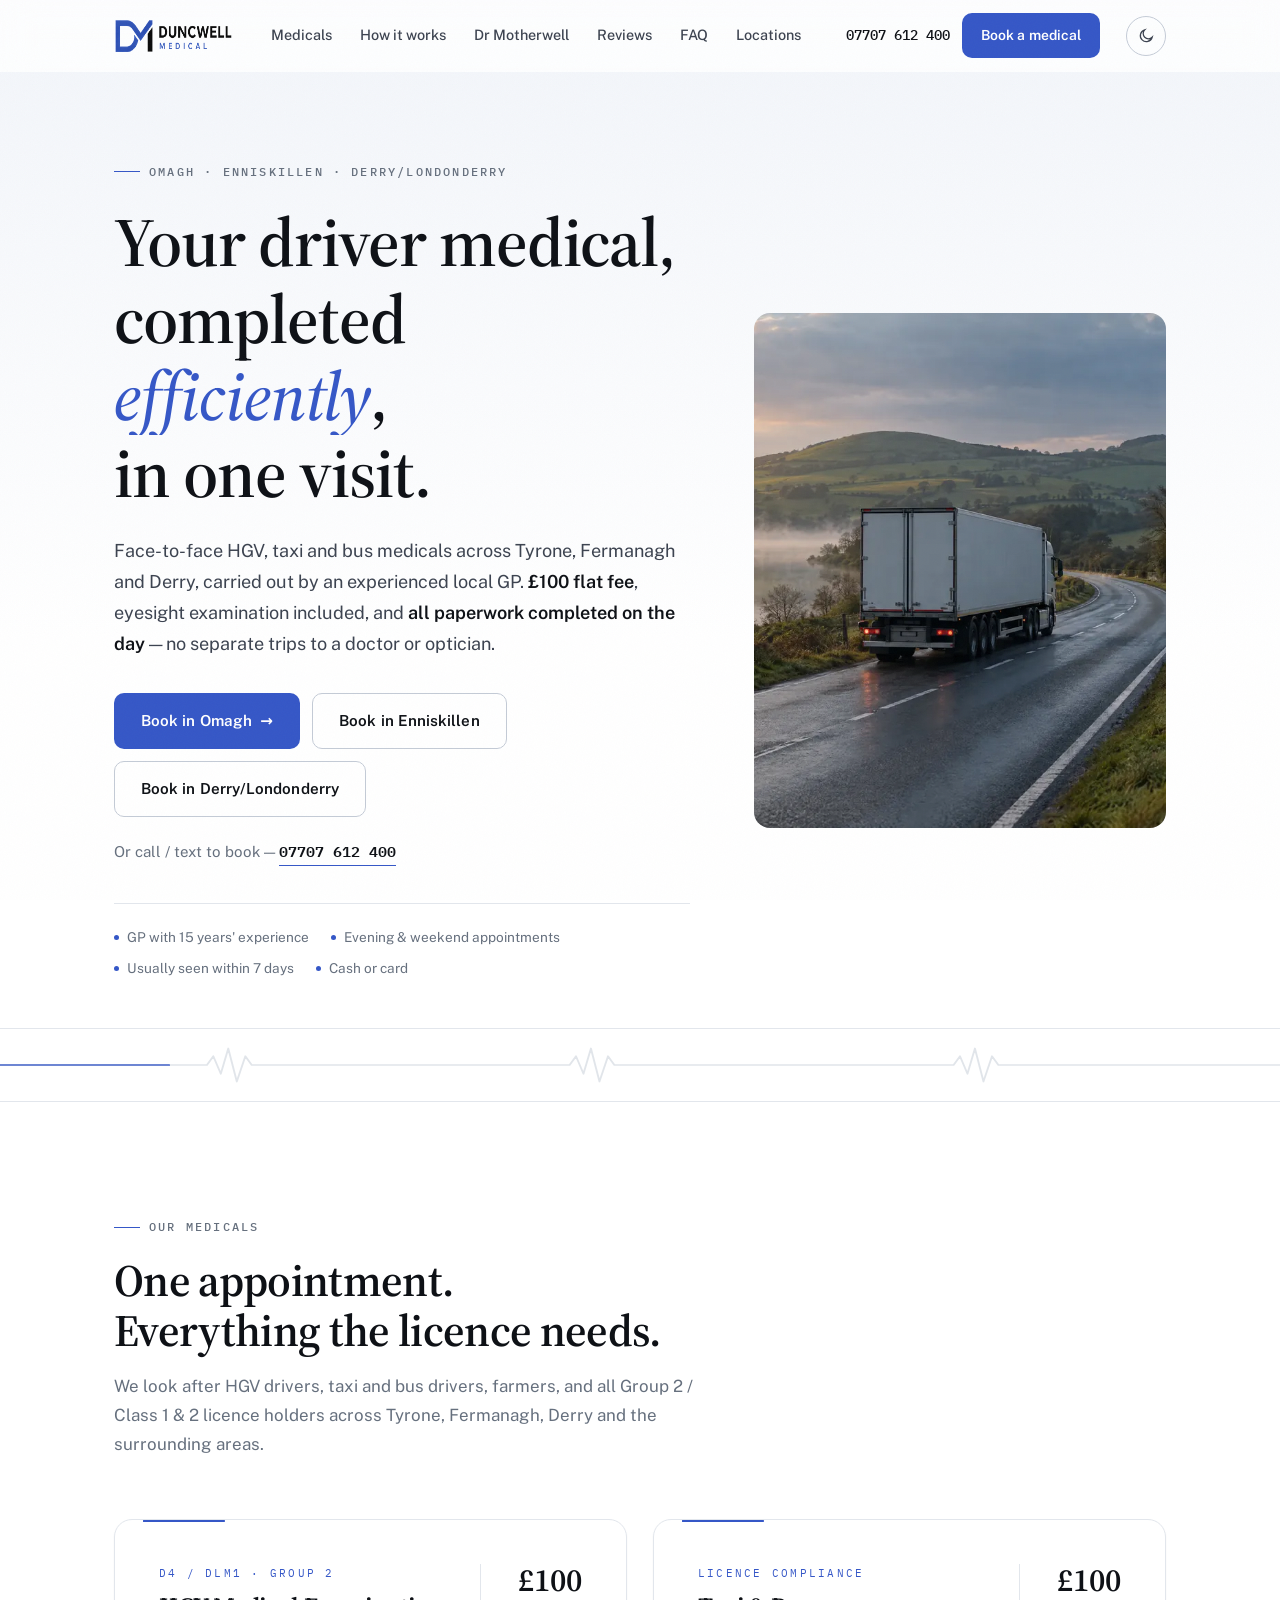
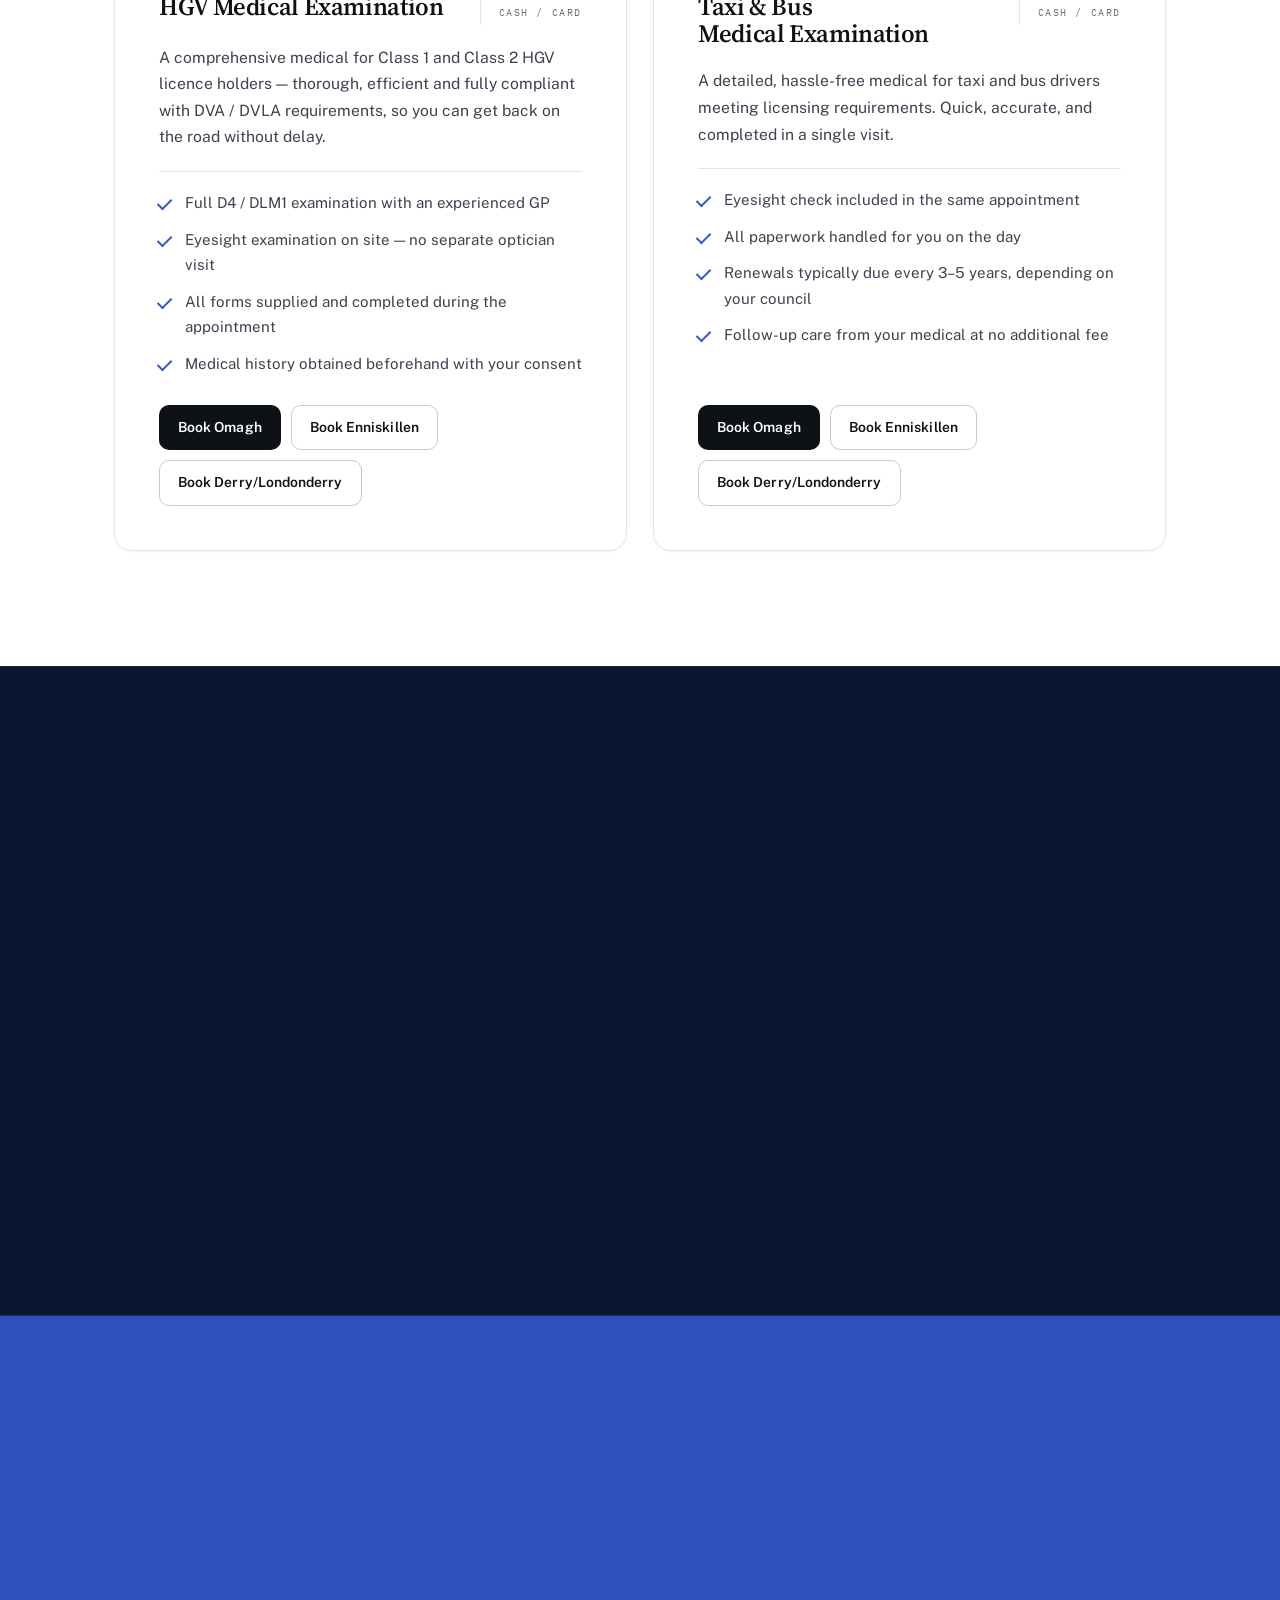
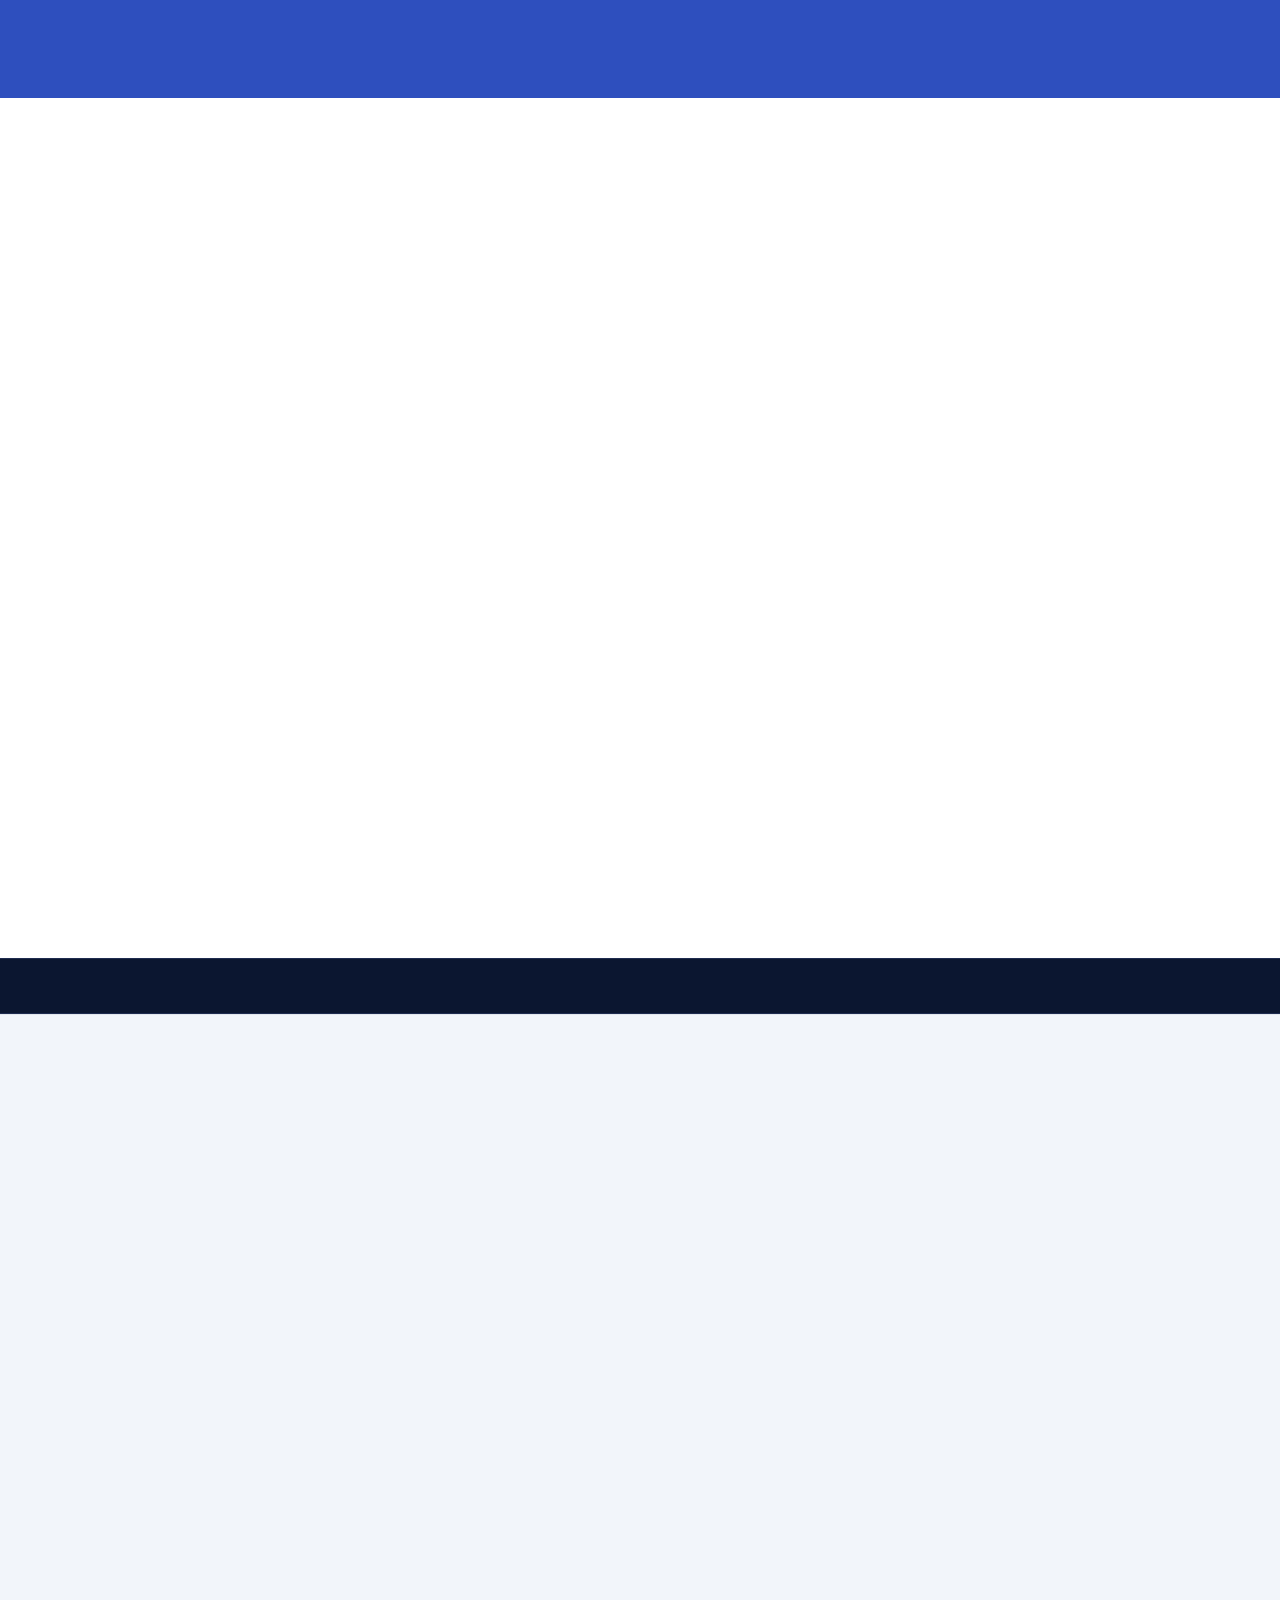
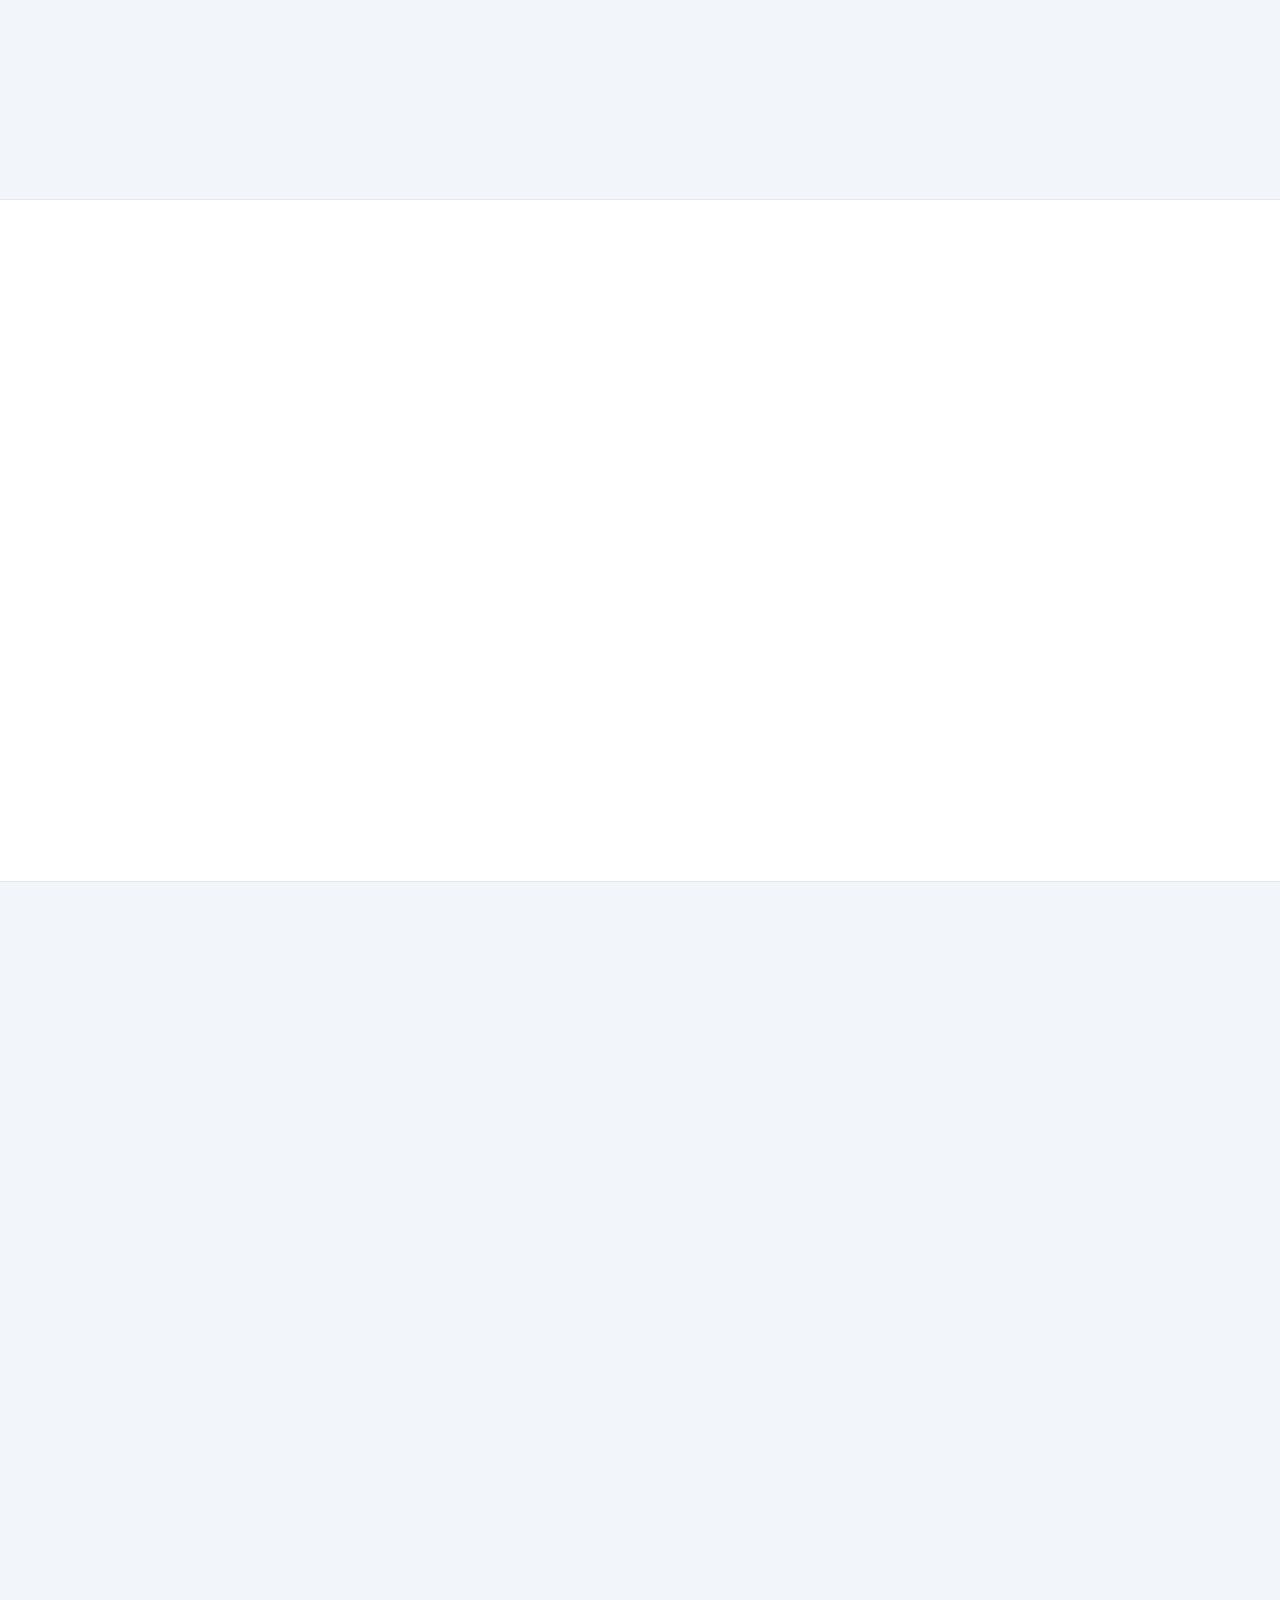
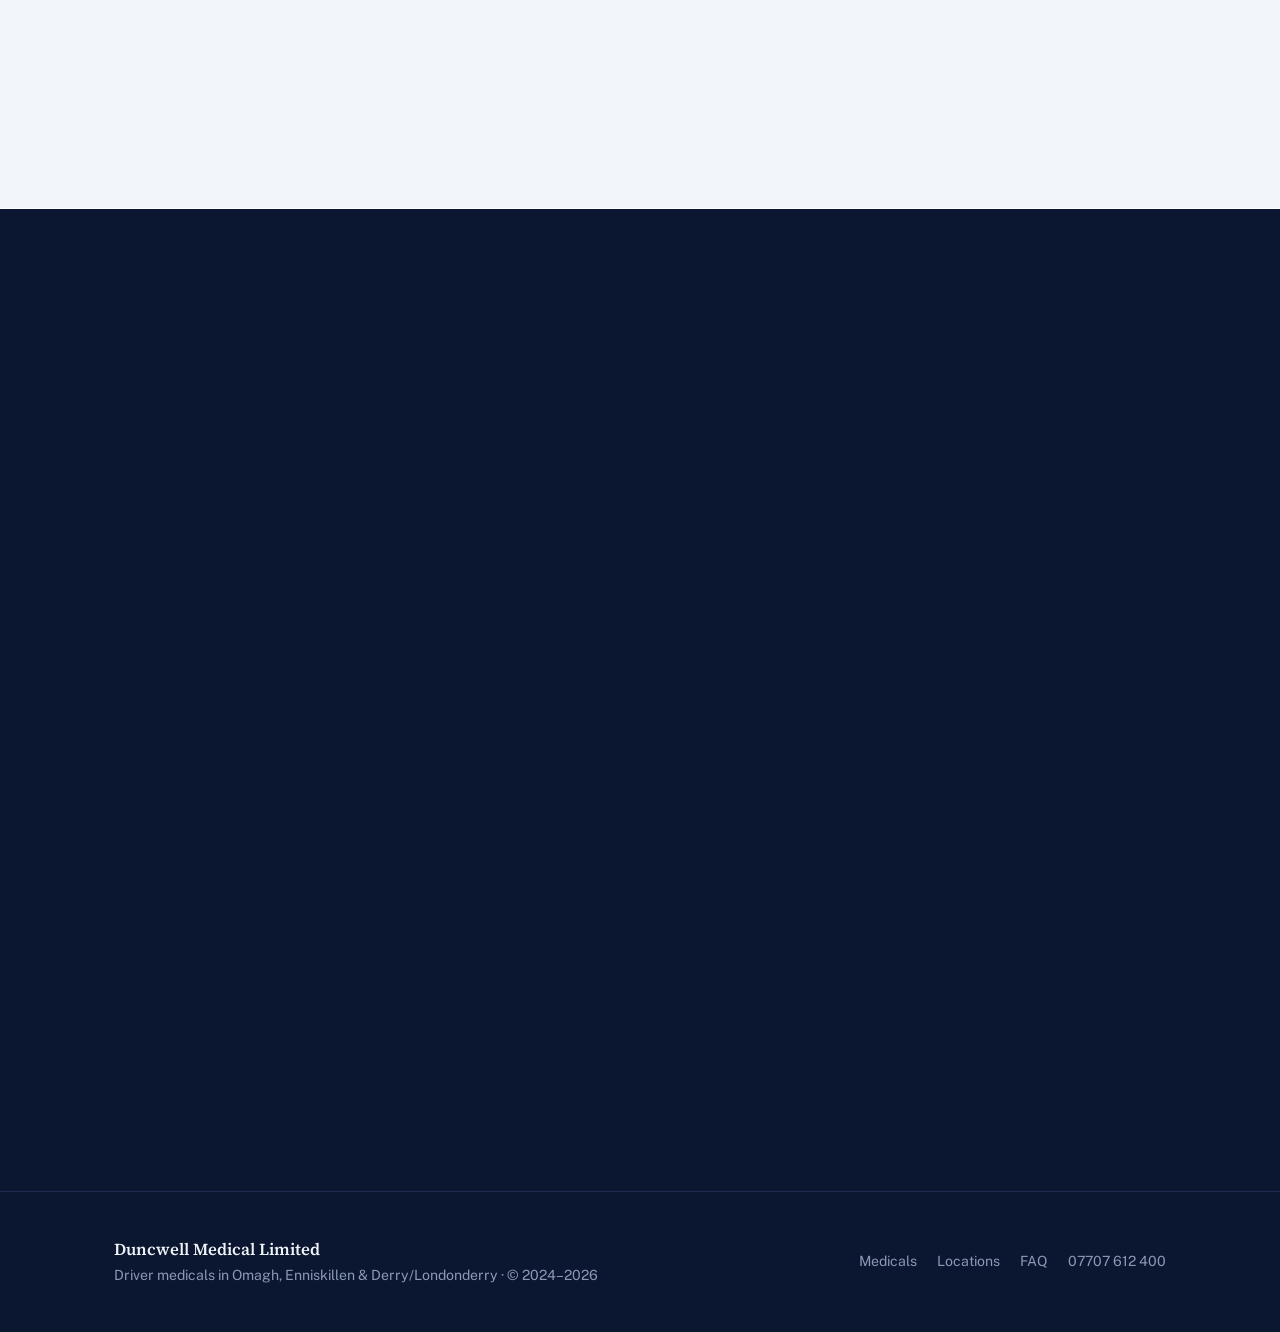
==== commit 9219aa1d: "v1 preview: uncle's review changes (efficiently, D4/DLM1, Derry clinic, photos) Co-Authored-By: Clau" ====
--- a/index.html
+++ b/index.html
@@ -3,15 +3,25 @@
 <head>
 <meta charset="utf-8">
 <meta name="viewport" content="width=device-width, initial-scale=1, viewport-fit=cover">
-<meta name="description" content="HGV, taxi and bus driver medicals in Omagh and Enniskillen. £100 flat fee, eyesight exam included, all paperwork completed on the day. Book on 07707 612 400.">
+<title>Duncwell Medical | HGV, Taxi &amp; Bus Medicals in Omagh, Enniskillen &amp; Derry</title>
+<meta name="description" content="HGV, taxi and bus driver medicals in Omagh, Enniskillen and Derry/Londonderry. D4 and DLM1 forms, £100 flat fee, eyesight exam included, all paperwork completed on the day. Book on 07707 612 400.">
+<link rel="canonical" href="https://duncwellmedical.com/">
 <meta name="theme-color" content="#FFFFFF">
-<meta property="og:title" content="Duncwell Medical — Driver Medicals in Omagh & Enniskillen">
+<link rel="icon" href="favicon.ico" sizes="any">
+<link rel="icon" type="image/png" sizes="32x32" href="favicon-32.png">
+<link rel="apple-touch-icon" href="apple-touch-icon.png">
+<meta property="og:type" content="website">
+<meta property="og:site_name" content="Duncwell Medical">
+<meta property="og:title" content="Duncwell Medical | Driver Medicals in Omagh, Enniskillen &amp; Derry">
 <meta property="og:description" content="HGV, taxi and bus medicals completed in one visit. £100, eyesight exam included, all paperwork done on the day.">
-<meta property="og:type" content="website">
-<meta property="og:url" content="https://www.duncwellmedical.com/">
-</head>
-<body>
-<title>Duncwell Medical</title>
+<meta property="og:url" content="https://duncwellmedical.com/">
+<meta property="og:image" content="https://duncwellmedical.com/og-image.jpg">
+<meta property="og:image:width" content="1200">
+<meta property="og:image:height" content="630">
+<meta name="twitter:card" content="summary_large_image">
+<link rel="preconnect" href="https://fonts.googleapis.com">
+<link rel="preconnect" href="https://fonts.gstatic.com" crossorigin>
+<link rel="preload" as="image" href="img/hero-600.webp" imagesrcset="img/hero-600.webp 600w, img/hero-960.webp 960w" imagesizes="(max-width:880px) 92vw, 460px" fetchpriority="high">
 <link rel="stylesheet" href="https://fonts.googleapis.com/css2?family=Source+Serif+4:ital,opsz,wght@0,8..60,400;0,8..60,500;0,8..60,600;1,8..60,400&family=Public+Sans:wght@400;500;600;700;800&family=IBM+Plex+Mono:wght@400;500&display=swap">
 <style>
   /* ================= TOKENS ================= */
@@ -169,7 +179,8 @@
     transition:color .2s, background .2s;
   }
   .nav a:hover{color:var(--ink);background:var(--tint)}
-  .hdr-cta{display:flex;align-items:center;gap:12px;margin-left:6px}
+  .hdr-cta{display:flex;align-items:center;gap:12px;margin-left:6px;flex:none}
+  .hdr-cta .btn{white-space:nowrap}
   .hdr-phone{
     text-decoration:none;font-family:"IBM Plex Mono",monospace;
     font-size:.86rem;font-weight:500;color:var(--ink);white-space:nowrap;
@@ -337,6 +348,15 @@
   }
   .ph .ph-desc{font-size:.84rem;line-height:1.55;max-width:26em}
 
+  /* photographs */
+  .photo{position:relative;border-radius:16px;overflow:hidden;aspect-ratio:4/5;background:var(--tint);max-width:100%}
+  .photo img{width:100%;height:100%;object-fit:cover;display:block}
+  .contact .photo{aspect-ratio:16/9;background:var(--band-2)}
+  @media (max-width:880px){
+    .hero-media .photo{aspect-ratio:4/3}
+    .about-grid .photo{max-width:440px}
+  }
+
   /* ================= ECG DIVIDER ================= */
   .ecg{
     position:relative;height:74px;overflow:hidden;
@@ -664,6 +684,8 @@
   }
   .loc .maplink .arr{transition:transform .25s}
   .loc .maplink:hover .arr{transform:translateX(4px)}
+  .loc-actions{margin-top:auto;padding-top:6px;display:flex;flex-direction:column;align-items:flex-start;gap:12px}
+  .loc .loc-actions .maplink{margin-top:0;padding-top:0}
   @media (max-width:880px){.loc-grid{grid-template-columns:1fr}}
 
   /* Contact — navy band */
@@ -745,7 +767,6 @@
     body{padding-bottom:76px}
   }
 </style>
-
 <script>
   /* Apply theme before first paint. The site opens in light mode by default;
      the toggle saves each visitor's own choice. */
@@ -759,6 +780,9 @@
     document.documentElement.classList.toggle('is-dark', t === 'dark');
   })();
 </script>
+</head>
+<body>
+
 
 <div class="grain" aria-hidden="true"></div>
 <div class="progress" aria-hidden="true"></div>
@@ -801,6 +825,7 @@
   <div class="mm-ctas">
     <a class="btn btn-primary" href="https://duncwellmedicals.simplybook.it/" target="_blank" rel="noopener">Book in Omagh</a>
     <a class="btn btn-outline" href="https://duncwellmedical.simplybook.it/v2/" target="_blank" rel="noopener">Book in Enniskillen</a>
+    <a class="btn btn-outline" href="https://duncwellmedicalderry.simplybook.it/" target="_blank" rel="noopener">Book in Derry/Londonderry</a>
     <a class="btn btn-outline" href="tel:+447707612400">Call 07707 612 400</a>
   </div>
 </nav>
@@ -811,34 +836,36 @@
   <section class="hero" id="book">
     <div class="wrap hero-grid">
       <div>
-        <p class="eyebrow">Omagh &amp; Enniskillen · DVA / DVLA Driver Medicals</p>
+        <p class="eyebrow">Omagh · Enniskillen · Derry/Londonderry</p>
         <h1>
           <span class="hline"><span>Your driver medical,</span></span>
-          <span class="hline"><span>completed <em>properly</em>,</span></span>
+          <span class="hline"><span>completed <em>efficiently</em>,</span></span>
           <span class="hline"><span>in one visit.</span></span>
         </h1>
         <p class="hero-sub">
-          Face-to-face HGV, taxi and bus medicals across Fermanagh and Tyrone, carried out by an
+          Face-to-face HGV, taxi and bus medicals across Tyrone, Fermanagh and Derry, carried out by an
           experienced local GP. <strong>£100 flat fee</strong>, eyesight examination included, and
           <strong>all paperwork completed on the day</strong> — no separate trips to a doctor or optician.
         </p>
         <div class="hero-ctas">
           <a class="btn btn-primary" href="https://duncwellmedicals.simplybook.it/" target="_blank" rel="noopener">Book in Omagh <span class="arr">→</span></a>
           <a class="btn btn-outline" href="https://duncwellmedical.simplybook.it/v2/" target="_blank" rel="noopener">Book in Enniskillen</a>
+          <a class="btn btn-outline" href="https://duncwellmedicalderry.simplybook.it/" target="_blank" rel="noopener">Book in Derry/Londonderry</a>
         </div>
         <p class="hero-call">Or call / text to book — <a href="tel:+447707612400">07707 612 400</a></p>
         <div class="hero-facts">
           <span>GP with 15 years' experience</span>
-          <span>Evening appointments</span>
+          <span>Evening &amp; weekend appointments</span>
           <span>Usually seen within 7 days</span>
           <span>Cash or card</span>
         </div>
       </div>
       <div class="hero-media" data-parallax>
-        <div class="ph" role="img" aria-label="Image placeholder: Dr Motherwell greeting a driver outside the clinic">
-          <svg width="30" height="30" viewBox="0 0 24 24" fill="none" stroke="currentColor" stroke-width="1.5" aria-hidden="true"><rect x="3" y="6" width="18" height="14" rx="2"/><circle cx="12" cy="13" r="3.4"/><path d="M9 6l1.2-2h3.6L15 6"/></svg>
-          <span class="ph-tag">Image 1 · Hero</span>
-          <span class="ph-desc">Recommended: Dr Motherwell in smart clinic wear greeting a driver beside an HGV cab or at the clinic entrance. Natural daylight, portrait 4:5, at least 1200×1500px. A muted colour grade will suit this design best.</span>
+        <div class="photo">
+          <picture>
+            <source type="image/webp" srcset="img/hero-600.webp 600w, img/hero-960.webp 960w" sizes="(max-width:880px) 92vw, 460px">
+            <img src="img/hero-960.jpg" alt="A lorry on a quiet country road at dawn" width="960" height="1200" fetchpriority="high" decoding="async">
+          </picture>
         </div>
       </div>
     </div>
@@ -859,13 +886,13 @@
         <p class="eyebrow">Our medicals</p>
         <h2>One appointment. Everything the licence needs.</h2>
         <p class="lede">We look after HGV drivers, taxi and bus drivers, farmers, and all Group&nbsp;2 /
-        Class&nbsp;1 &amp; 2 licence holders across Fermanagh, Tyrone and the surrounding areas.</p>
+        Class&nbsp;1 &amp; 2 licence holders across Tyrone, Fermanagh, Derry and the surrounding areas.</p>
       </div>
       <div class="svc-grid">
         <article class="svc rv">
           <div class="svc-top">
             <div>
-              <span class="svc-kicker">D4 · Group 2</span>
+              <span class="svc-kicker">D4 / DLM1 · Group 2</span>
               <h3>HGV Medical Examination</h3>
             </div>
             <div class="price"><span class="amt">£100</span><span class="lbl">Cash / Card</span></div>
@@ -874,7 +901,7 @@
           efficient and fully compliant with DVA / DVLA requirements, so you can get back on the road
           without delay.</p>
           <ul>
-            <li>Full D4 examination with an experienced GP</li>
+            <li>Full D4 / DLM1 examination with an experienced GP</li>
             <li>Eyesight examination on site — no separate optician visit</li>
             <li>All forms supplied and completed during the appointment</li>
             <li>Medical history obtained beforehand with your consent</li>
@@ -882,6 +909,7 @@
           <div class="svc-cta">
             <a class="btn btn-dark btn-sm" href="https://duncwellmedicals.simplybook.it/" target="_blank" rel="noopener">Book Omagh</a>
             <a class="btn btn-outline btn-sm" href="https://duncwellmedical.simplybook.it/v2/" target="_blank" rel="noopener">Book Enniskillen</a>
+            <a class="btn btn-outline btn-sm" href="https://duncwellmedicalderry.simplybook.it/" target="_blank" rel="noopener">Book Derry/Londonderry</a>
           </div>
         </article>
         <article class="svc rv" style="--d:.12s">
@@ -903,6 +931,7 @@
           <div class="svc-cta">
             <a class="btn btn-dark btn-sm" href="https://duncwellmedicals.simplybook.it/" target="_blank" rel="noopener">Book Omagh</a>
             <a class="btn btn-outline btn-sm" href="https://duncwellmedical.simplybook.it/v2/" target="_blank" rel="noopener">Book Enniskillen</a>
+            <a class="btn btn-outline btn-sm" href="https://duncwellmedicalderry.simplybook.it/" target="_blank" rel="noopener">Book Derry/Londonderry</a>
           </div>
         </article>
       </div>
@@ -922,7 +951,7 @@
           <div class="step-no">1</div>
           <h4>Book your slot</h4>
           <p>Book online or call 07707&nbsp;612&nbsp;400. Appointments are available every week, with
-          evening times to suit working drivers.</p>
+          evening and weekend times to suit working drivers.</p>
         </div>
         <div class="step rv" style="--d:.1s">
           <div class="step-no">2</div>
@@ -933,7 +962,7 @@
         <div class="step rv" style="--d:.2s">
           <div class="step-no">3</div>
           <h4>Your examination</h4>
-          <p>The medical takes around 15–20 minutes at our Omagh or Enniskillen clinic, including
+          <p>The medical takes around 15–20 minutes at our Omagh, Enniskillen or Derry/Londonderry clinic, including
           your eyesight examination.</p>
         </div>
         <div class="step rv" style="--d:.3s">
@@ -964,7 +993,7 @@
         </div>
         <div class="stat rv" style="--d:.24s">
           <div class="num"><span data-count="3">0</span><span class="unit">&nbsp;clinics</span></div>
-          <p class="cap">Central Omagh &amp; Enniskillen locations, free parking</p>
+          <p class="cap">Omagh, Enniskillen and Derry/Londonderry</p>
         </div>
       </div>
     </div>
@@ -974,28 +1003,29 @@
   <section id="doctor" class="below-fold">
     <div class="wrap about-grid">
       <div class="rv" data-parallax>
-        <div class="ph" role="img" aria-label="Image placeholder: portrait of Dr Duncan Motherwell">
-          <svg width="30" height="30" viewBox="0 0 24 24" fill="none" stroke="currentColor" stroke-width="1.5" aria-hidden="true"><rect x="3" y="6" width="18" height="14" rx="2"/><circle cx="12" cy="13" r="3.4"/><path d="M9 6l1.2-2h3.6L15 6"/></svg>
-          <span class="ph-tag">Image 2 · Portrait</span>
-          <span class="ph-desc">Recommended: professional portrait of Dr Motherwell in the consultation
-          room — approachable, plain background, soft window light. Portrait 4:5, at least 1000×1250px.</span>
+        <!-- Replace with a photo of Dr Motherwell when available (portrait 4:5, at least 1000x1250px) -->
+        <div class="photo">
+          <picture>
+            <source type="image/webp" srcset="img/room-700.webp 700w, img/room-1200.webp 1200w" sizes="(max-width:880px) 92vw, 440px">
+            <img src="img/room-1200.jpg" alt="A calm GP consulting room with an examination couch" width="1200" height="1516" loading="lazy" decoding="async">
+          </picture>
         </div>
       </div>
       <div>
         <div class="sec-head rv">
           <p class="eyebrow">Your examiner</p>
           <h2>Dr Duncan Motherwell</h2>
-          <p class="lede">A GP with 15 years of experience serving the Omagh area, providing a
-          personal, local service to County Tyrone and Fermanagh. Every medical and every piece of
+          <p class="lede">A GMC-registered GP with 15 years of experience, based in Omagh and providing a
+          personal, local service to drivers across Tyrone, Fermanagh and Derry. Every medical and every piece of
           paperwork is handled to the highest standard by the examining physician himself.</p>
         </div>
         <blockquote class="sig-quote rv">Everything is done in one visit — no bouncing between your
         doctor, an optician and a form.</blockquote>
         <div class="about-points">
-          <div class="apoint rv"><span class="t">Available any day of the week</span><span class="d">Including evening appointments to fit around driving shifts.</span></div>
+          <div class="apoint rv"><span class="t">Available any day of the week</span><span class="d">Including evening and weekend appointments to fit around driving shifts.</span></div>
           <div class="apoint rv" style="--d:.08s"><span class="t">Short-notice bookings</span><span class="d">Medicals arranged urgently when your licence can't wait.</span></div>
           <div class="apoint rv" style="--d:.16s"><span class="t">Follow-up at no extra fee</span><span class="d">Any follow-up care arising from your medical is included.</span></div>
-          <div class="apoint rv" style="--d:.24s"><span class="t">Private GP services</span><span class="d">A full range of private GP care is also available — just ask.</span></div>
+          <div class="apoint rv" style="--d:.24s"><span class="t">D4 and DLM1 forms</span><span class="d">Completed for DVLA (GB) and DVA (Northern Ireland) licences.</span></div>
         </div>
       </div>
     </div>
@@ -1004,8 +1034,8 @@
   <!-- ================= MARQUEE (navy band) ================= -->
   <div class="marquee below-fold" aria-hidden="true">
     <div class="marquee-track">
-      <span>HGV Class 1</span><span>HGV Class 2</span><span>Taxi Drivers</span><span>Bus Drivers</span><span>Group 2 Licences</span><span>Farmers</span><span>D4 Examinations</span><span>Eyesight Checks</span>
-      <span>HGV Class 1</span><span>HGV Class 2</span><span>Taxi Drivers</span><span>Bus Drivers</span><span>Group 2 Licences</span><span>Farmers</span><span>D4 Examinations</span><span>Eyesight Checks</span>
+      <span>HGV Class 1</span><span>HGV Class 2</span><span>Taxi Drivers</span><span>Bus Drivers</span><span>Group 2 Licences</span><span>Farmers</span><span>D4 / DLM1 Medicals</span><span>Eyesight Checks</span>
+      <span>HGV Class 1</span><span>HGV Class 2</span><span>Taxi Drivers</span><span>Bus Drivers</span><span>Group 2 Licences</span><span>Farmers</span><span>D4 / DLM1 Medicals</span><span>Eyesight Checks</span>
     </div>
   </div>
 
@@ -1014,7 +1044,7 @@
     <div class="wrap">
       <div class="sec-head rv" style="max-width:none;text-align:center;margin-inline:auto">
         <p class="eyebrow" style="justify-content:center">What drivers say</p>
-        <h2>Trusted across Tyrone &amp; Fermanagh</h2>
+        <h2>Trusted across Tyrone, Fermanagh &amp; Derry</h2>
       </div>
       <div class="carousel rv" id="carousel">
         <div class="car-stage" id="carStage">
@@ -1068,6 +1098,12 @@
           consent — we handle the rest.</p></div></div>
         </div>
         <div class="faq">
+          <button class="faq-q" aria-expanded="false">Which form do you complete — D4 or DLM1?<span class="ind" aria-hidden="true"></span></button>
+          <div class="faq-a"><div><p>Both. The DLM1 is for licences issued in Northern Ireland by the
+          DVA, and the D4 is for licences issued in Great Britain by the DVLA. Just tell us which
+          licence you hold when you book.</p></div></div>
+        </div>
+        <div class="faq">
           <button class="faq-q" aria-expanded="false">How much does a medical cost?<span class="ind" aria-hidden="true"></span></button>
           <div class="faq-a"><div><p>All driver medicals are a flat £100, payable by cash or card on
           the day. The eyesight examination is included — there's no separate optician fee.</p></div></div>
@@ -1097,7 +1133,7 @@
     <div class="wrap">
       <div class="sec-head rv">
         <p class="eyebrow">Where to find us</p>
-        <h2>Three central clinics with free parking</h2>
+        <h2>Clinics in Omagh, Enniskillen and Derry/Londonderry</h2>
       </div>
       <div class="loc-grid">
         <article class="loc rv">
@@ -1112,7 +1148,10 @@
             <span class="town">Enniskillen</span>
             <h3>Fermanagh House</h3>
             <address>Broadmeadow Place, Enniskillen<br><span class="postcode">BT74 7HR</span></address>
-            <a class="maplink" href="https://maps.google.com/?q=Fermanagh+House,+Broadmeadow+Place,+Enniskillen+BT74+7HR" target="_blank" rel="noopener">Get directions <span class="arr">→</span></a>
+            <div class="loc-actions">
+              <a class="btn btn-primary btn-sm" href="https://duncwellmedical.simplybook.it/v2/" target="_blank" rel="noopener">Book in Enniskillen</a>
+              <a class="maplink" href="https://maps.google.com/?q=Fermanagh+House,+Broadmeadow+Place,+Enniskillen+BT74+7HR" target="_blank" rel="noopener">Get directions <span class="arr">→</span></a>
+            </div>
           </div>
         </article>
         <article class="loc rv" style="--d:.1s">
@@ -1127,7 +1166,10 @@
             <span class="town">Omagh</span>
             <h3>Omagh Hospital &amp; Primary Care Complex</h3>
             <address>7 Donaghanie Road, Omagh<br><span class="postcode">BT79 0NR</span></address>
-            <a class="maplink" href="https://maps.google.com/?q=Omagh+Hospital+and+Primary+Care+Complex,+7+Donaghanie+Road,+Omagh+BT79+0NR" target="_blank" rel="noopener">Get directions <span class="arr">→</span></a>
+            <div class="loc-actions">
+              <a class="btn btn-primary btn-sm" href="https://duncwellmedicals.simplybook.it/" target="_blank" rel="noopener">Book in Omagh</a>
+              <a class="maplink" href="https://maps.google.com/?q=Omagh+Hospital+and+Primary+Care+Complex,+7+Donaghanie+Road,+Omagh+BT79+0NR" target="_blank" rel="noopener">Get directions <span class="arr">→</span></a>
+            </div>
           </div>
         </article>
         <article class="loc rv" style="--d:.2s">
@@ -1136,13 +1178,16 @@
               <svg width="22" height="22" viewBox="0 0 24 24" fill="none" stroke="currentColor" stroke-width="1.6"><path d="M12 21s-7-5.5-7-11a7 7 0 0 1 14 0c0 5.5-7 11-7 11z"/><circle cx="12" cy="10" r="2.6"/></svg>
               <span>Map preview</span>
             </div>
-            <iframe src="https://maps.google.com/maps?q=Southwest%20College%20Omagh%20Campus%2C%202%20Mountjoy%20Road%2C%20Omagh%20BT79%207AH&z=15&output=embed" loading="lazy" title="Map: Southwest College, Omagh Campus" referrerpolicy="no-referrer-when-downgrade"></iframe>
+            <iframe src="https://maps.google.com/maps?q=1%20Hyde%20Business%20Park%2C%20Pennyburn%20Industrial%20Estate%2C%20Derry%20BT48%200LU&z=15&output=embed" loading="lazy" title="Map: Health Hub Professionals NI, Derry/Londonderry" referrerpolicy="no-referrer-when-downgrade"></iframe>
           </div>
           <div class="loc-body">
-            <span class="town">Omagh</span>
-            <h3>Southwest College, Omagh Campus</h3>
-            <address>2 Mountjoy Road, Omagh<br><span class="postcode">BT79 7AH</span></address>
-            <a class="maplink" href="https://maps.google.com/?q=Southwest+College+Omagh+Campus,+2+Mountjoy+Road,+Omagh+BT79+7AH" target="_blank" rel="noopener">Get directions <span class="arr">→</span></a>
+            <span class="town">Derry/Londonderry</span>
+            <h3>Health Hub Professionals NI</h3>
+            <address>1 Hyde Business Park, Pennyburn Industrial Estate, Derry/Londonderry<br><span class="postcode">BT48 0LU</span></address>
+            <div class="loc-actions">
+              <a class="btn btn-primary btn-sm" href="https://duncwellmedicalderry.simplybook.it/" target="_blank" rel="noopener">Book in Derry/Londonderry</a>
+              <a class="maplink" href="https://maps.google.com/?q=1+Hyde+Business+Park,+Pennyburn+Industrial+Estate,+Derry+BT48+0LU" target="_blank" rel="noopener">Get directions <span class="arr">→</span></a>
+            </div>
           </div>
         </article>
       </div>
@@ -1170,7 +1215,7 @@
           </div>
           <div class="field">
             <label for="f-msg">Message</label>
-            <textarea id="f-msg" name="message" rows="4" placeholder="e.g. HGV renewal, preferred days/times, Omagh or Enniskillen" required></textarea>
+            <textarea id="f-msg" name="message" rows="4" placeholder="e.g. HGV renewal, preferred days/times, Omagh, Enniskillen or Derry/Londonderry" required></textarea>
           </div>
           <button class="btn btn-primary" type="submit">Send via WhatsApp <span class="arr">→</span></button>
           <p class="form-note">Sending opens WhatsApp with your message ready to go — nothing is stored
@@ -1208,11 +1253,11 @@
             <p class="d">On Instagram and Facebook.</p>
           </div>
         </div>
-        <div class="ph" role="img" aria-label="Image placeholder: clinic exterior" style="aspect-ratio:16/9">
-          <svg width="26" height="26" viewBox="0 0 24 24" fill="none" stroke="currentColor" stroke-width="1.5" aria-hidden="true"><rect x="3" y="6" width="18" height="14" rx="2"/><circle cx="12" cy="13" r="3.4"/><path d="M9 6l1.2-2h3.6L15 6"/></svg>
-          <span class="ph-tag">Image 3 · Clinic</span>
-          <span class="ph-desc">Recommended: exterior of Fermanagh House or the Omagh clinic entrance
-          with signage visible. Landscape 16:9, at least 1600×900px.</span>
+        <div class="photo">
+          <picture>
+            <source type="image/webp" srcset="img/desk-700.webp 700w, img/desk-1200.webp 1200w" sizes="(max-width:880px) 92vw, 520px">
+            <img src="img/desk-1200.jpg" alt="A stethoscope and a medical form on a desk" width="1200" height="676" loading="lazy" decoding="async">
+          </picture>
         </div>
       </div>
     </div>
@@ -1223,7 +1268,7 @@
   <div class="wrap">
     <div>
       <p class="fbrand">Duncwell Medical Limited</p>
-      <p>Driver medicals across Fermanagh &amp; Tyrone · © 2024–2026</p>
+      <p>Driver medicals in Omagh, Enniskillen &amp; Derry/Londonderry · © 2024–2026</p>
     </div>
     <nav aria-label="Footer">
       <a href="#services">Medicals</a>
@@ -1237,7 +1282,7 @@
 <div class="actionbar" id="actionbar">
   <a class="btn btn-outline" href="tel:+447707612400">Call</a>
   <a class="btn btn-outline" href="https://wa.me/447707612400" target="_blank" rel="noopener">WhatsApp</a>
-  <a class="btn btn-primary" href="https://duncwellmedicals.simplybook.it/" target="_blank" rel="noopener">Book now</a>
+  <a class="btn btn-primary" href="#locations">Book now</a>
 </div>
 
 <script type="application/ld+json">
@@ -1245,14 +1290,15 @@
   "@context":"https://schema.org",
   "@type":"MedicalClinic",
   "name":"Duncwell Medical Limited",
-  "description":"HGV, taxi and bus driver medicals in Omagh and Enniskillen, Northern Ireland. £100 flat fee, eyesight examination included, all paperwork completed on the day.",
+  "description":"HGV, taxi and bus driver medicals in Omagh, Enniskillen and Derry/Londonderry, Northern Ireland. D4 and DLM1 forms. £100 flat fee, eyesight examination included, all paperwork completed on the day.",
   "telephone":"+447707612400",
   "priceRange":"£100",
-  "url":"https://www.duncwellmedical.com/",
+  "url":"https://duncwellmedical.com/",
+  "image":"https://duncwellmedical.com/og-image.jpg",
   "address":[
     {"@type":"PostalAddress","streetAddress":"Fermanagh House, Broadmeadow Place","addressLocality":"Enniskillen","postalCode":"BT74 7HR","addressCountry":"GB"},
     {"@type":"PostalAddress","streetAddress":"Omagh Hospital and Primary Care Complex, 7 Donaghanie Road","addressLocality":"Omagh","postalCode":"BT79 0NR","addressCountry":"GB"},
-    {"@type":"PostalAddress","streetAddress":"Southwest College Omagh Campus, 2 Mountjoy Road","addressLocality":"Omagh","postalCode":"BT79 7AH","addressCountry":"GB"}
+    {"@type":"PostalAddress","streetAddress":"Health Hub Professionals NI Ltd, 1 Hyde Business Park, Pennyburn Industrial Estate","addressLocality":"Derry/Londonderry","postalCode":"BT48 0LU","addressCountry":"GB"}
   ]
 }
 </script>
@@ -1449,5 +1495,24 @@
   });
 })();
 </script>
+<script>
+(function(){
+  if (!location.hash) return;
+  var id = decodeURIComponent(location.hash.slice(1));
+  var touched = false;
+  ['wheel','touchstart','keydown','mousedown'].forEach(function(t){
+    window.addEventListener(t, function(){ touched = true; }, {passive:true, once:true});
+  });
+  function go(){
+    var el = document.getElementById(id);
+    if (!el || touched) return;
+    var root = document.documentElement, prev = root.style.scrollBehavior;
+    root.style.scrollBehavior = 'auto';   // the page sets smooth scrolling; this jump must be instant
+    el.scrollIntoView({block:'start'});
+    root.style.scrollBehavior = prev;
+  }
+  window.addEventListener('load', function(){ go(); setTimeout(go, 350); setTimeout(go, 900); });
+})();
+</script>
 </body>
 </html>
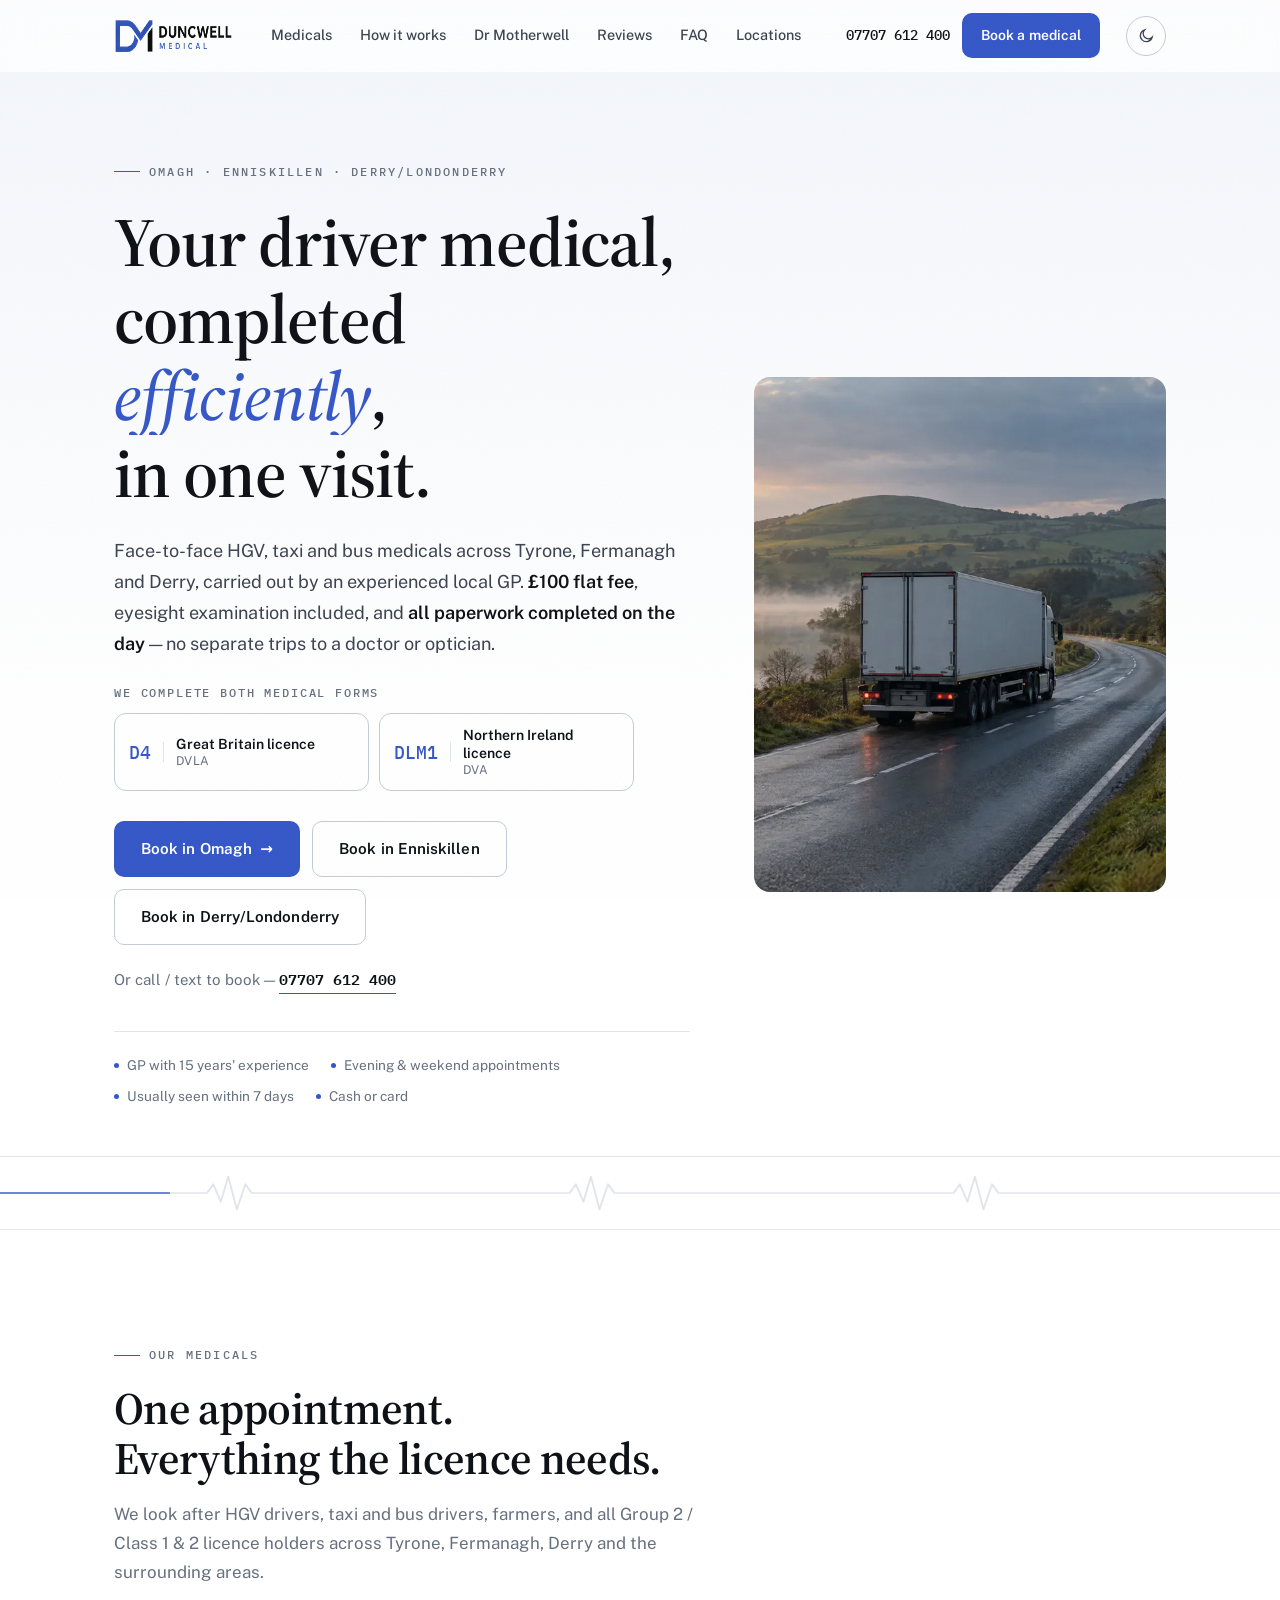
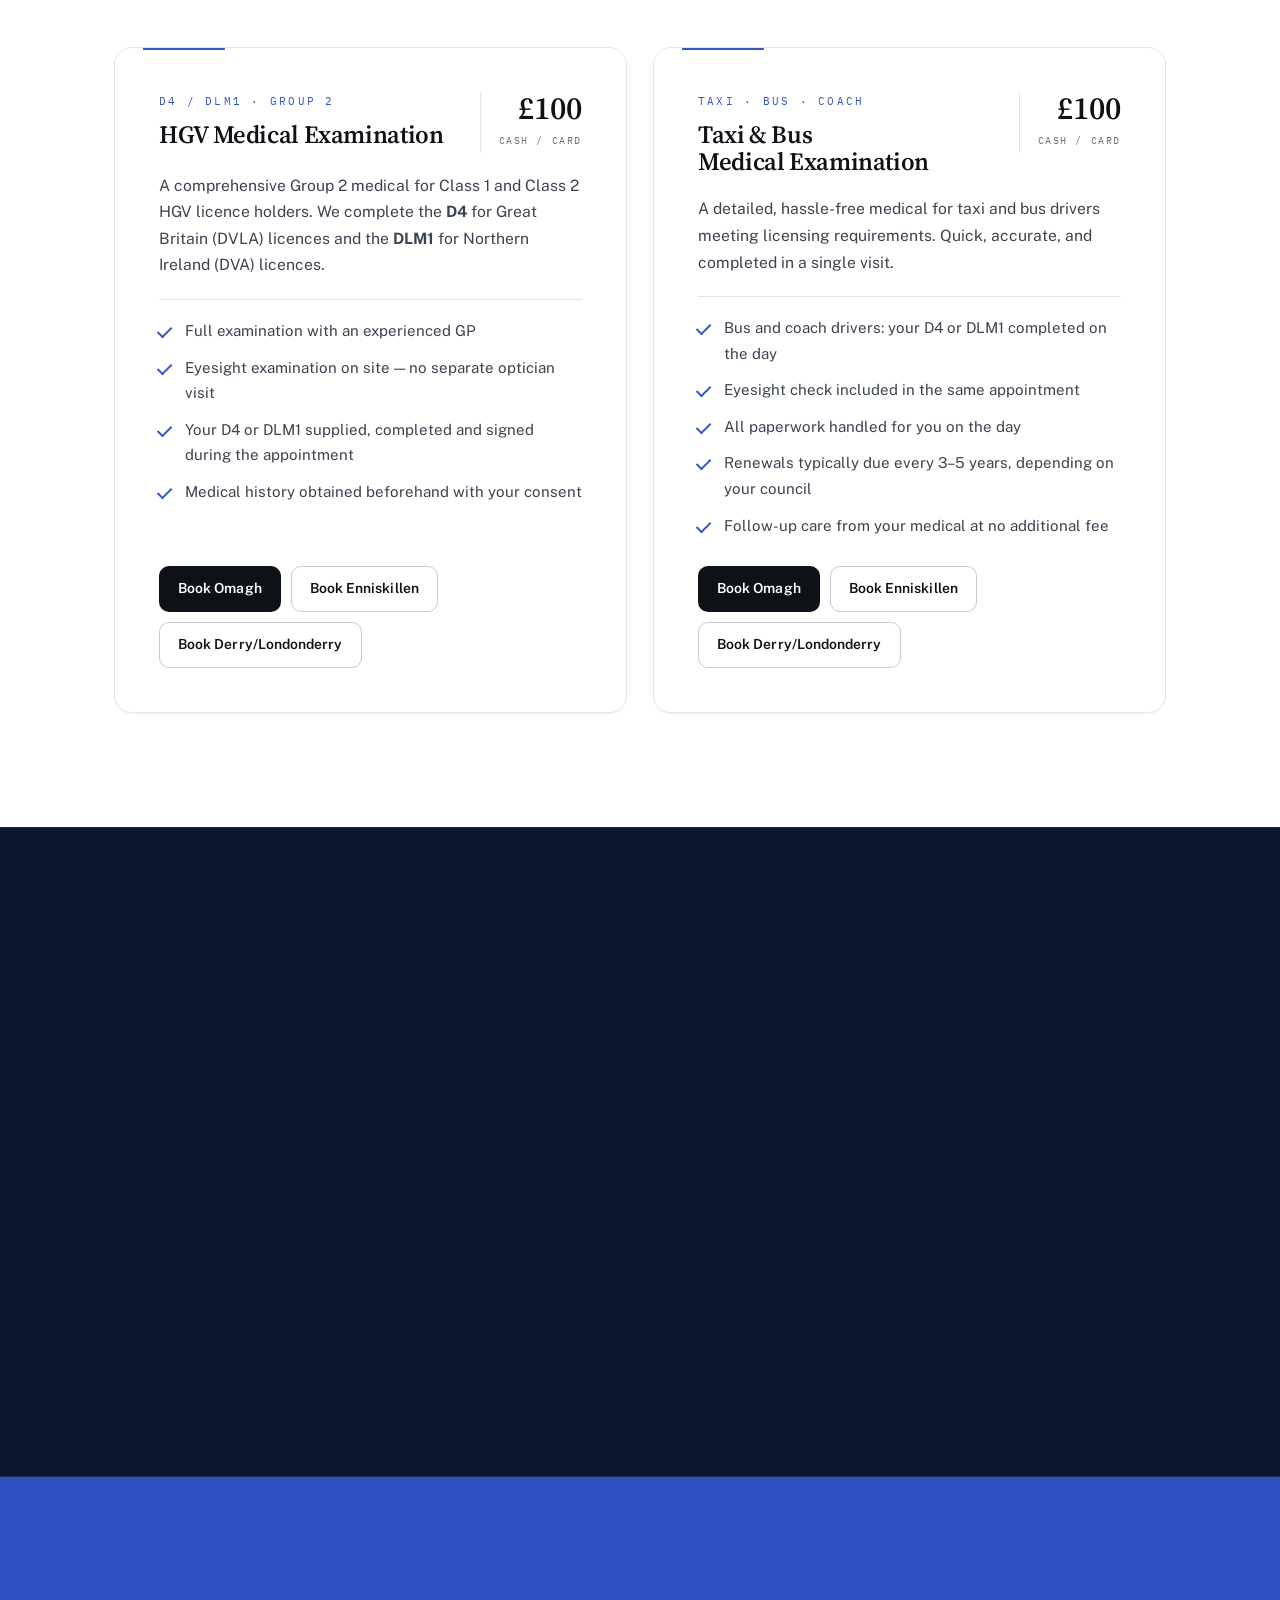
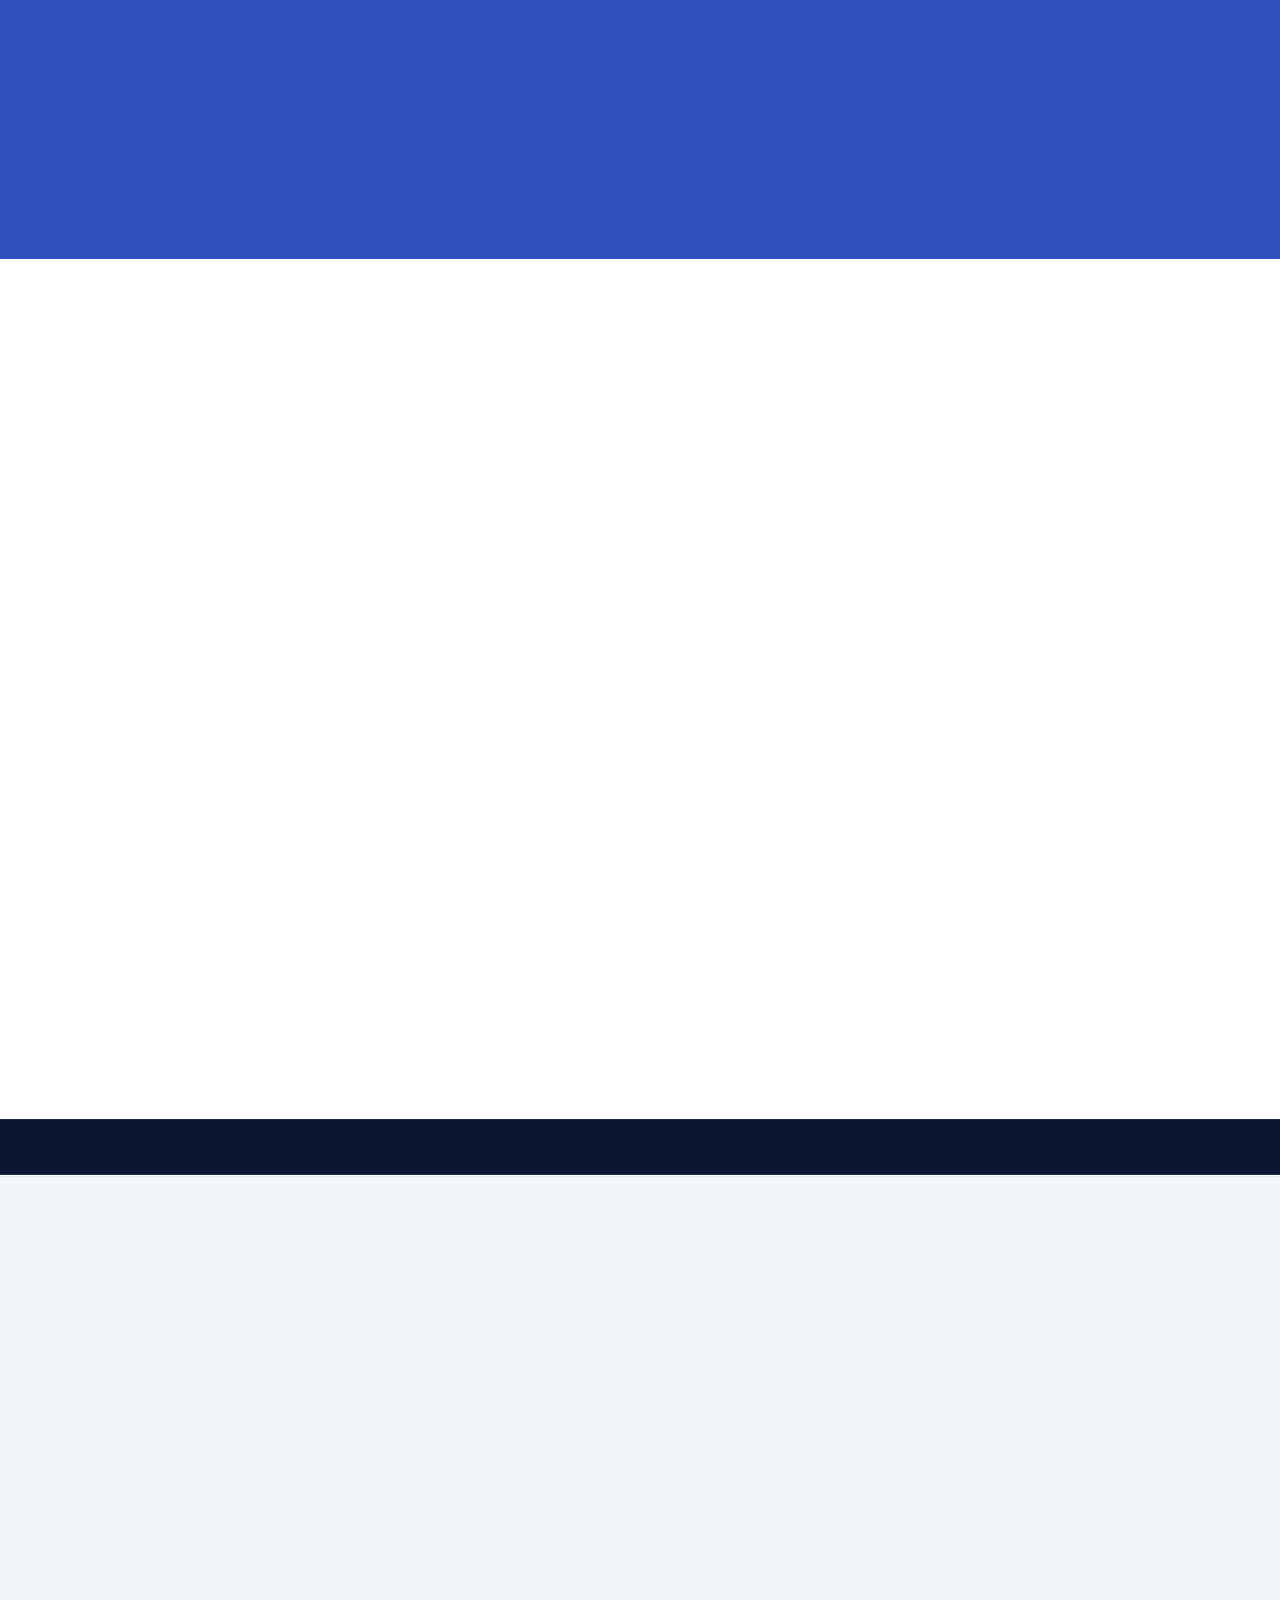
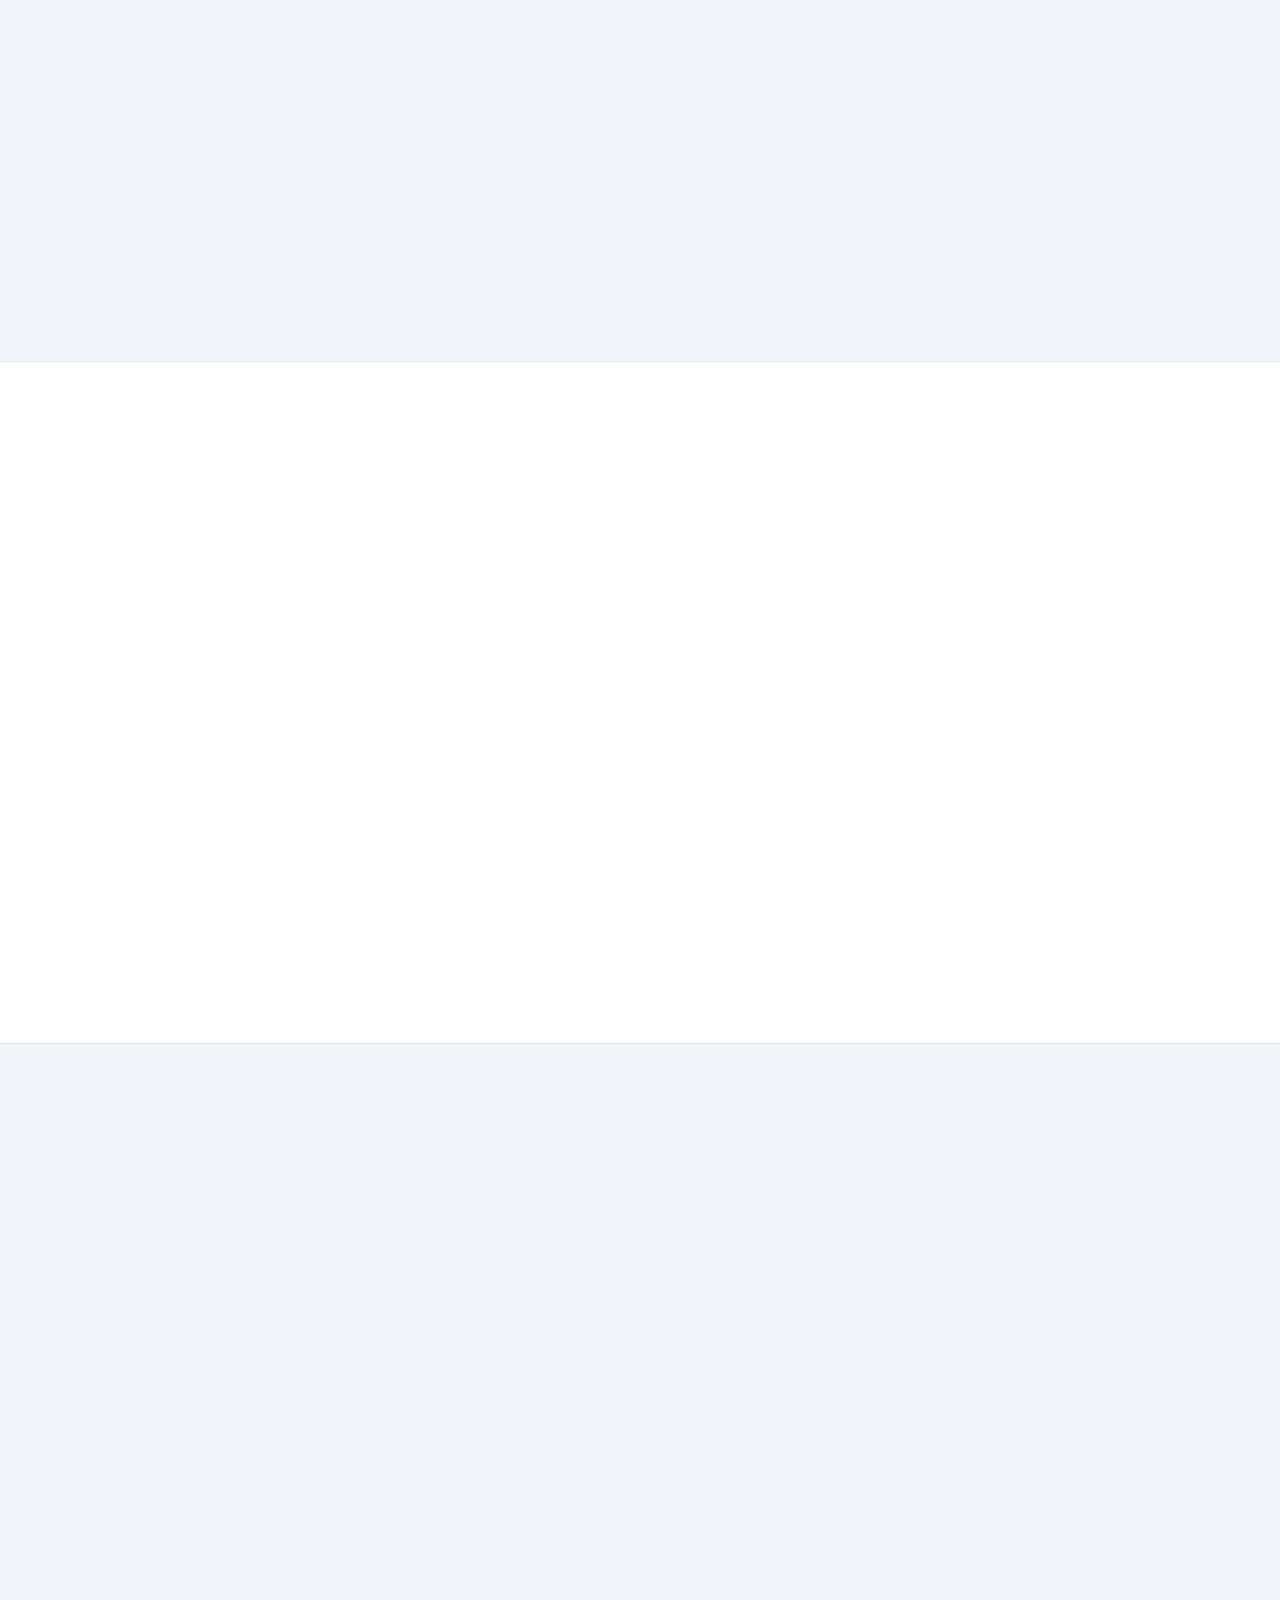
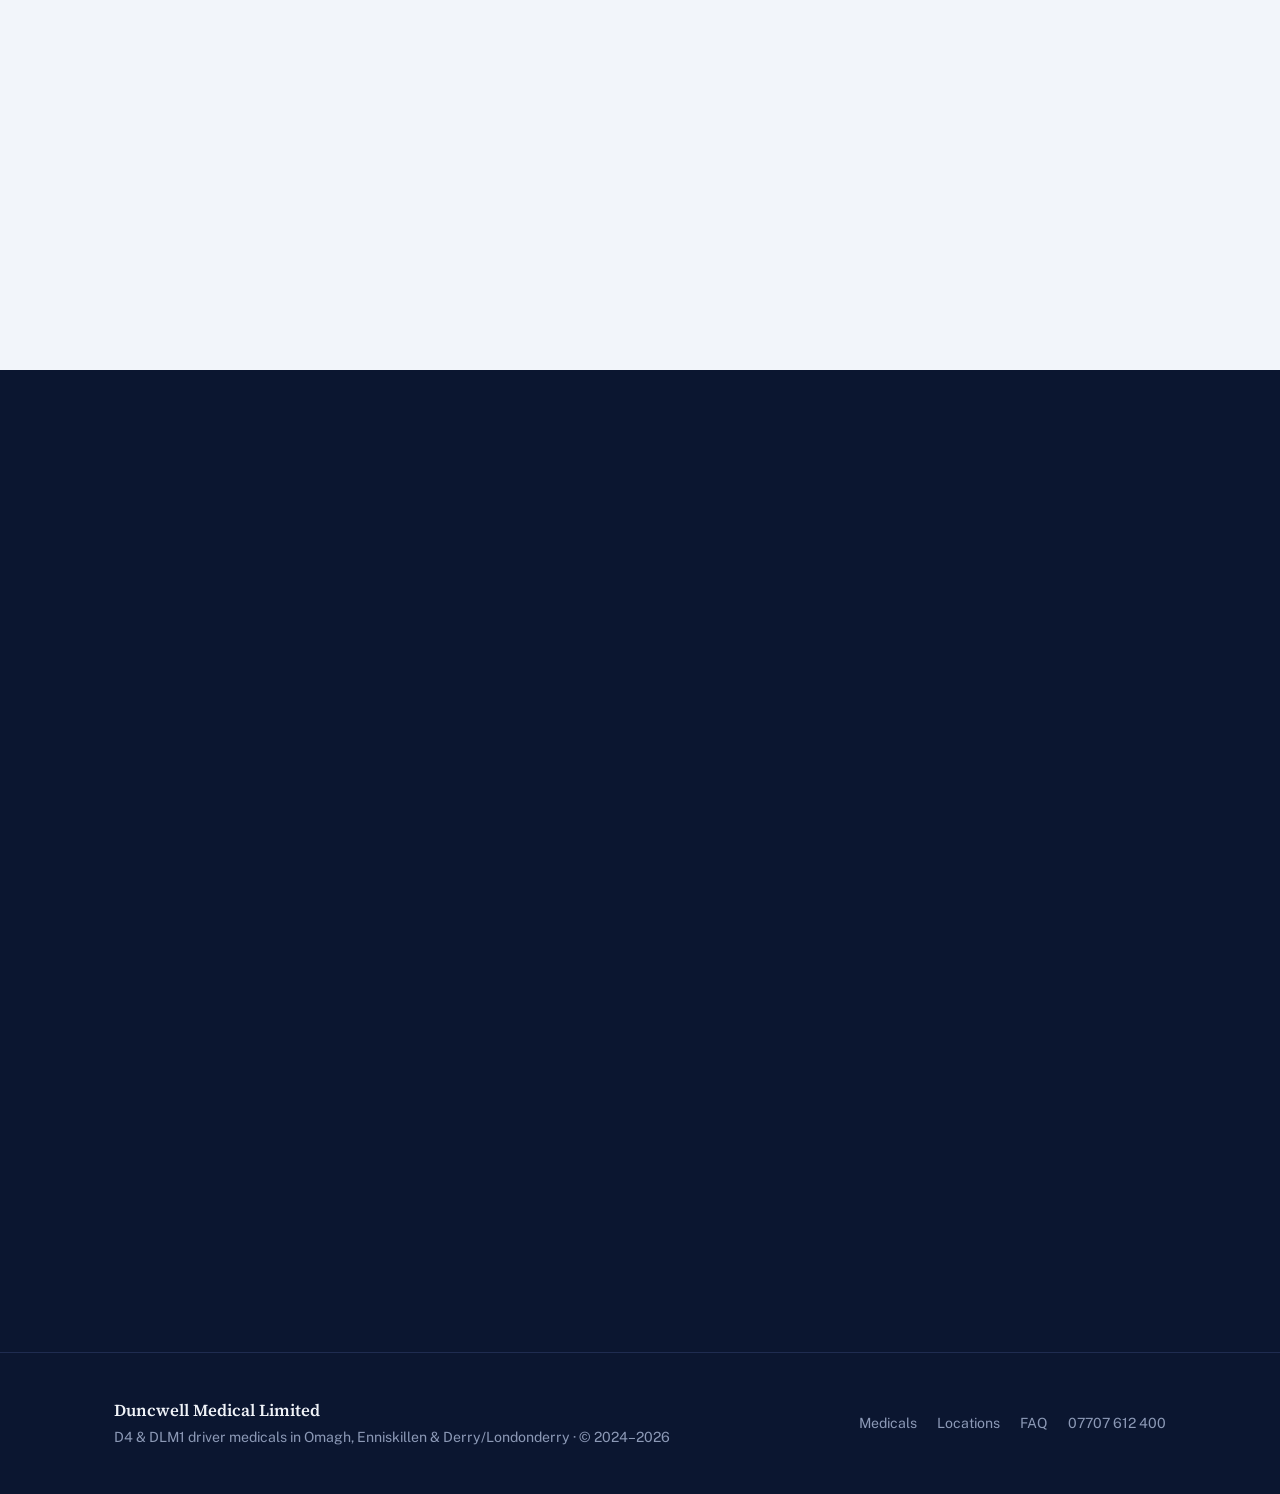
==== commit b36eb84f: "v1 preview: steps redesign, D4/DLM1 prominence, touch motion Co-Authored-By: Claude Opus 5.5 <norepl" ====
--- a/index.html
+++ b/index.html
@@ -3,7 +3,7 @@
 <head>
 <meta charset="utf-8">
 <meta name="viewport" content="width=device-width, initial-scale=1, viewport-fit=cover">
-<title>Duncwell Medical | HGV, Taxi &amp; Bus Medicals in Omagh, Enniskillen &amp; Derry</title>
+<title>Duncwell Medical | D4 &amp; DLM1 Driver Medicals in Omagh, Enniskillen &amp; Derry</title>
 <meta name="description" content="HGV, taxi and bus driver medicals in Omagh, Enniskillen and Derry/Londonderry. D4 and DLM1 forms, £100 flat fee, eyesight exam included, all paperwork completed on the day. Book on 07707 612 400.">
 <link rel="canonical" href="https://duncwellmedical.com/">
 <meta name="theme-color" content="#FFFFFF">
@@ -12,8 +12,8 @@
 <link rel="apple-touch-icon" href="apple-touch-icon.png">
 <meta property="og:type" content="website">
 <meta property="og:site_name" content="Duncwell Medical">
-<meta property="og:title" content="Duncwell Medical | Driver Medicals in Omagh, Enniskillen &amp; Derry">
-<meta property="og:description" content="HGV, taxi and bus medicals completed in one visit. £100, eyesight exam included, all paperwork done on the day.">
+<meta property="og:title" content="Duncwell Medical | D4 &amp; DLM1 Driver Medicals in Omagh, Enniskillen &amp; Derry">
+<meta property="og:description" content="HGV, taxi and bus medicals in one visit. D4 and DLM1 forms completed and signed on the day. £100, eyesight exam included.">
 <meta property="og:url" content="https://duncwellmedical.com/">
 <meta property="og:image" content="https://duncwellmedical.com/og-image.jpg">
 <meta property="og:image:width" content="1200">
@@ -286,7 +286,8 @@
   .loaded .hline:nth-child(2) > span{animation-delay:.12s}
   .loaded .hline:nth-child(3) > span{animation-delay:.24s}
   @keyframes lineUp{to{transform:none}}
-  .hero-sub,.hero-ctas,.hero-call,.hero-facts{opacity:0;transform:translateY(16px)}
+  .hero-sub,.forms,.hero-ctas,.hero-call,.hero-facts{opacity:0;transform:translateY(16px)}
+  .loaded .forms{animation:fadeUp .8s .52s cubic-bezier(.2,.65,.25,1) forwards}
   .loaded .hero-sub{animation:fadeUp .8s .45s cubic-bezier(.2,.65,.25,1) forwards}
   .loaded .hero-ctas{animation:fadeUp .8s .58s cubic-bezier(.2,.65,.25,1) forwards}
   .loaded .hero-call{animation:fadeUp .8s .68s cubic-bezier(.2,.65,.25,1) forwards}
@@ -295,14 +296,31 @@
   .loaded .hero-media{animation:fadeUp 1s .5s cubic-bezier(.2,.65,.25,1) forwards}
   @keyframes fadeUp{to{opacity:1;transform:none}}
   @media (prefers-reduced-motion: reduce){
-    .hline > span,.hero-sub,.hero-ctas,.hero-call,.hero-facts,.hero-media{
+    .hline > span,.hero-sub,.forms,.hero-ctas,.hero-call,.hero-facts,.hero-media{
       transform:none!important;opacity:1!important;animation:none!important;
     }
   }
   .hero-sub{
     font-size:1.13rem;color:var(--ink-soft);
-    max-width:33em;margin-bottom:34px;
-  }
+    max-width:33em;margin-bottom:24px;
+  }
+  .forms{margin-bottom:30px}
+  .forms-label{
+    font-family:"IBM Plex Mono",monospace;font-size:.72rem;font-weight:500;
+    letter-spacing:.16em;text-transform:uppercase;color:var(--muted);margin-bottom:10px;
+  }
+  .forms-row{display:grid;grid-template-columns:repeat(2,minmax(0,1fr));gap:10px;max-width:520px}
+  .form-chip{
+    display:flex;align-items:center;gap:12px;min-width:0;
+    padding:12px 14px;border:1px solid var(--line-strong);border-radius:12px;background:var(--bg);
+  }
+  .form-chip .code{
+    flex:none;font-family:"IBM Plex Mono",monospace;font-weight:500;font-size:1.15rem;line-height:1.1;
+    color:var(--accent);padding-right:12px;border-right:1px solid var(--line);
+  }
+  .form-chip .what{display:flex;flex-direction:column;min-width:0;line-height:1.3}
+  .form-chip .what b{font-size:.88rem;font-weight:600;color:var(--ink)}
+  .form-chip .what small{font-size:.76rem;color:var(--muted);letter-spacing:.04em}
   .hero-sub strong{color:var(--ink);font-weight:600}
   .hero-ctas{display:flex;flex-wrap:wrap;gap:12px;margin-bottom:22px}
   .hero-call{color:var(--muted);font-size:.94rem}
@@ -469,30 +487,48 @@
   .process{background:var(--band);color:var(--on-band);border-block:1px solid var(--band-line)}
   .process .eyebrow{color:var(--on-band-muted)}
   .process .sec-head h2{color:var(--on-band)}
+  /* The rail runs only between the number circles (length set in JS); its fill follows the
+     visitor's scroll position, and each circle lights up once the fill reaches it. */
   .steps{display:grid;grid-template-columns:repeat(4,1fr);gap:30px;position:relative}
   .steps .rail{
-    position:absolute;top:23px;left:2%;right:2%;height:2px;
-    background:var(--band-line);transform-origin:left;transform:scaleX(0);
-    transition:transform 1.4s cubic-bezier(.2,.65,.25,1);
-  }
-  .steps.in .rail{transform:scaleX(1)}
+    position:absolute;top:22px;left:23px;width:var(--rail-len,0px);height:2px;
+    background:var(--band-line);border-radius:2px;overflow:hidden;
+  }
+  .steps .rail-fill{position:absolute;inset:0;background:var(--accent);transform-origin:left;transform:scaleX(var(--p,0))}
   .step{position:relative}
   .step-no{
     position:relative;z-index:1;
     width:46px;height:46px;border-radius:50%;
-    background:var(--band);color:var(--on-band);
-    border:2px solid var(--on-band-muted);
+    background:var(--band);color:var(--on-band-muted);
+    border:2px solid var(--band-line);
     font-family:"Source Serif 4",serif;font-weight:600;font-size:1.05rem;
     display:flex;align-items:center;justify-content:center;
     margin-bottom:18px;
-  }
-  .step:last-child .step-no{background:var(--accent);border-color:var(--accent);color:var(--on-accent)}
+    transition:background .45s, border-color .45s, color .45s, transform .45s cubic-bezier(.2,.65,.25,1), box-shadow .45s;
+  }
+  .step.lit .step-no{
+    background:var(--accent);border-color:var(--accent);color:var(--on-accent);
+    transform:scale(1.06);box-shadow:0 0 0 6px color-mix(in srgb, var(--accent) 22%, transparent);
+  }
+  .step-no .num{transition:opacity .3s}
+  .step-no .tick{
+    position:absolute;width:20px;height:20px;fill:none;stroke:currentColor;stroke-width:2.6;
+    stroke-linecap:round;stroke-linejoin:round;stroke-dasharray:24;stroke-dashoffset:24;
+    transition:stroke-dashoffset .55s .2s cubic-bezier(.2,.65,.25,1);
+  }
+  .step.lit .step-no .tick{stroke-dashoffset:0}
+  .step.lit .step-no.final .num{opacity:0}
   .step h4{font-family:"Public Sans",sans-serif;font-size:1.02rem;margin-bottom:8px;color:var(--on-band)}
   .step p{font-size:.92rem;color:var(--on-band-muted)}
+  .step p strong{color:var(--on-band);font-weight:600}
   @media (max-width:860px){
-    .steps{grid-template-columns:1fr;gap:34px}
-    .steps .rail{left:22px;right:auto;top:2%;bottom:2%;width:2px;height:auto;transform:scaleY(0);transform-origin:top}
-    .steps.in .rail{transform:scaleY(1)}
+    .steps{grid-template-columns:1fr;gap:0}
+    .step{display:grid;grid-template-columns:46px minmax(0,1fr);column-gap:18px;padding-bottom:34px}
+    .step:last-child{padding-bottom:0}
+    .step-no{margin-bottom:0}
+    .step-body{padding-top:11px}
+    .steps .rail{left:22px;width:2px;height:var(--rail-len,0px)}
+    .steps .rail-fill{transform-origin:top;transform:scaleY(var(--p,0))}
   }
 
   /* Stats — royal blue band (same in both themes) */
@@ -765,6 +801,59 @@
   @media (max-width:760px){
     .actionbar{display:flex}
     body{padding-bottom:76px}
+  }
+
+  @media (max-width:480px){.svc .svc-kicker{letter-spacing:.1em}}
+
+  /* ================= MOTION FOR EVERY DEVICE ================= */
+  /* section labels: the accent line draws in as the heading arrives */
+  .rv .eyebrow::before{transform:scaleX(0);transform-origin:left;transition:transform .9s .2s cubic-bezier(.2,.65,.25,1)}
+  .rv.in .eyebrow::before{transform:scaleX(1)}
+  /* tap ripple (added by script on touch) */
+  .ripple{
+    position:absolute;border-radius:50%;pointer-events:none;z-index:0;
+    width:12px;height:12px;margin:-6px 0 0 -6px;
+    background:currentColor;opacity:.22;transform:scale(0);
+    animation:ripple .6s cubic-bezier(.2,.65,.25,1) forwards;
+  }
+  @keyframes ripple{to{transform:scale(28);opacity:0}}
+  .faq-q,.car-btn,.contact-card{position:relative;overflow:hidden}
+  @keyframes sheen{from{left:-70%}to{left:130%}}
+  @keyframes nudge{0%,70%,100%{transform:translateX(0)}80%{transform:translateX(5px)}90%{transform:translateX(1px)}}
+
+  /* ================= TOUCH SCREENS (no hover) ================= */
+  @media (hover: none){
+    /* press feedback */
+    .btn:active,.form-chip:active,.apoint:active,.contact-card:active,.car-btn:active{transform:scale(.97)}
+    .svc:active,.loc:active{transform:scale(.985)}
+    .theme-toggle:active{transform:rotate(25deg) scale(.94)}
+    .faq-q:active{color:var(--accent)}
+
+    /* "spotlight": the card crossing the middle of the screen gets the hover treatment */
+    .svc.on{transform:translateY(-5px);box-shadow:var(--shadow-md);border-color:var(--line-strong)}
+    .svc.on::before{transform:scaleX(1)}
+    .loc.on{transform:translateY(-4px);box-shadow:var(--shadow-md);border-color:var(--line-strong)}
+    .loc.on .map iframe{filter:none}
+    .apoint.on{border-color:var(--accent);transform:translateY(-2px)}
+    .apoint{transition:border-color .45s, transform .45s}
+    .contact-card.on{border-color:var(--line-strong)}
+    .form-chip{transition:border-color .45s, transform .2s}
+    .form-chip.on{border-color:var(--accent)}
+
+    /* primary buttons sweep a sheen when they first come into view */
+    .btn-primary.shine::after{animation:sheen .9s .15s ease-out 1}
+    /* the main booking button's arrow gives a gentle nudge */
+    .hero-ctas .btn-primary .arr{animation:nudge 3.2s 2.2s ease-in-out infinite}
+
+    /* photos ease from a slight zoom as they scroll into place (scale set by script) */
+    .photo img{transform:scale(var(--zoom,1));transition:transform .12s linear;will-change:transform}
+  }
+
+  @media (prefers-reduced-motion: reduce){
+    .rv .eyebrow::before{transform:none;transition:none}
+    .ripple{display:none}
+    .btn-primary.shine::after,.hero-ctas .btn-primary .arr{animation:none}
+    .photo img{transform:none!important}
   }
 </style>
 <script>
@@ -847,6 +936,13 @@
           experienced local GP. <strong>£100 flat fee</strong>, eyesight examination included, and
           <strong>all paperwork completed on the day</strong> — no separate trips to a doctor or optician.
         </p>
+        <div class="forms" role="group" aria-label="Medical forms we complete">
+          <p class="forms-label">We complete both medical forms</p>
+          <div class="forms-row">
+            <div class="form-chip"><span class="code">D4</span><span class="what"><b>Great Britain licence</b><small>DVLA</small></span></div>
+            <div class="form-chip"><span class="code">DLM1</span><span class="what"><b>Northern Ireland licence</b><small>DVA</small></span></div>
+          </div>
+        </div>
         <div class="hero-ctas">
           <a class="btn btn-primary" href="https://duncwellmedicals.simplybook.it/" target="_blank" rel="noopener">Book in Omagh <span class="arr">→</span></a>
           <a class="btn btn-outline" href="https://duncwellmedical.simplybook.it/v2/" target="_blank" rel="noopener">Book in Enniskillen</a>
@@ -897,13 +993,13 @@
             </div>
             <div class="price"><span class="amt">£100</span><span class="lbl">Cash / Card</span></div>
           </div>
-          <p class="desc">A comprehensive medical for Class 1 and Class 2 HGV licence holders — thorough,
-          efficient and fully compliant with DVA / DVLA requirements, so you can get back on the road
-          without delay.</p>
+          <p class="desc">A comprehensive Group 2 medical for Class 1 and Class 2 HGV licence holders.
+          We complete the <strong>D4</strong> for Great Britain (DVLA) licences and the
+          <strong>DLM1</strong> for Northern Ireland (DVA) licences.</p>
           <ul>
-            <li>Full D4 / DLM1 examination with an experienced GP</li>
+            <li>Full examination with an experienced GP</li>
             <li>Eyesight examination on site — no separate optician visit</li>
-            <li>All forms supplied and completed during the appointment</li>
+            <li>Your D4 or DLM1 supplied, completed and signed during the appointment</li>
             <li>Medical history obtained beforehand with your consent</li>
           </ul>
           <div class="svc-cta">
@@ -915,7 +1011,7 @@
         <article class="svc rv" style="--d:.12s">
           <div class="svc-top">
             <div>
-              <span class="svc-kicker">Licence compliance</span>
+              <span class="svc-kicker">Taxi · Bus · Coach</span>
               <h3>Taxi &amp; Bus Medical Examination</h3>
             </div>
             <div class="price"><span class="amt">£100</span><span class="lbl">Cash / Card</span></div>
@@ -923,6 +1019,7 @@
           <p class="desc">A detailed, hassle-free medical for taxi and bus drivers meeting licensing
           requirements. Quick, accurate, and completed in a single visit.</p>
           <ul>
+            <li>Bus and coach drivers: your D4 or DLM1 completed on the day</li>
             <li>Eyesight check included in the same appointment</li>
             <li>All paperwork handled for you on the day</li>
             <li>Renewals typically due every 3–5 years, depending on your council</li>
@@ -946,30 +1043,38 @@
         <h2>From booking to paperwork in four steps</h2>
       </div>
       <div class="steps" id="steps">
-        <div class="rail" aria-hidden="true"></div>
-        <div class="step rv">
-          <div class="step-no">1</div>
-          <h4>Book your slot</h4>
-          <p>Book online or call 07707&nbsp;612&nbsp;400. Appointments are available every week, with
-          evening and weekend times to suit working drivers.</p>
-        </div>
-        <div class="step rv" style="--d:.1s">
-          <div class="step-no">2</div>
-          <h4>We prepare everything</h4>
-          <p>With your consent we gather your medical history in advance and have every form ready
-          before you arrive — nothing for you to chase.</p>
-        </div>
-        <div class="step rv" style="--d:.2s">
-          <div class="step-no">3</div>
-          <h4>Your examination</h4>
-          <p>The medical takes around 15–20 minutes at our Omagh, Enniskillen or Derry/Londonderry clinic, including
-          your eyesight examination.</p>
-        </div>
-        <div class="step rv" style="--d:.3s">
-          <div class="step-no">4</div>
-          <h4>Leave road-ready</h4>
-          <p>You walk out with completed, signed paperwork ready to send to the DVA / DVLA or your
-          licensing council. Done in one visit.</p>
+        <div class="rail" aria-hidden="true"><i class="rail-fill"></i></div>
+        <div class="step">
+          <div class="step-no" aria-hidden="true"><span class="num">1</span></div>
+          <div class="step-body">
+            <h4>Book your slot</h4>
+            <p>Book online or call 07707&nbsp;612&nbsp;400. Appointments are available every week, with
+            evening and weekend times to suit working drivers.</p>
+          </div>
+        </div>
+        <div class="step">
+          <div class="step-no" aria-hidden="true"><span class="num">2</span></div>
+          <div class="step-body">
+            <h4>We prepare your form</h4>
+            <p>With your consent we gather your medical history in advance and have your
+            <strong>D4 or DLM1</strong> ready before you arrive — nothing for you to chase.</p>
+          </div>
+        </div>
+        <div class="step">
+          <div class="step-no" aria-hidden="true"><span class="num">3</span></div>
+          <div class="step-body">
+            <h4>Your examination</h4>
+            <p>The medical takes around 15–20 minutes at our Omagh, Enniskillen or Derry/Londonderry
+            clinic, including your eyesight examination.</p>
+          </div>
+        </div>
+        <div class="step">
+          <div class="step-no final" aria-hidden="true"><span class="num">4</span><svg class="tick" viewBox="0 0 20 20"><path d="M4.5 10.5l3.6 3.5 7.4-8"/></svg></div>
+          <div class="step-body">
+            <h4>Leave road-ready</h4>
+            <p>You walk out with your <strong>D4 or DLM1</strong> (or taxi paperwork) completed and
+            signed, ready to send off. Done in one visit.</p>
+          </div>
         </div>
       </div>
     </div>
@@ -1092,16 +1197,16 @@
       </div>
       <div class="faq-list rv">
         <div class="faq">
-          <button class="faq-q" aria-expanded="false">What do I need to bring to my HGV medical?<span class="ind" aria-hidden="true"></span></button>
-          <div class="faq-a"><div><p>Just bring your glasses if you wear them for driving. Forms are
-          supplied by the completing physician, and your medical history is obtained with your
-          consent — we handle the rest.</p></div></div>
-        </div>
-        <div class="faq">
           <button class="faq-q" aria-expanded="false">Which form do you complete — D4 or DLM1?<span class="ind" aria-hidden="true"></span></button>
           <div class="faq-a"><div><p>Both. The DLM1 is for licences issued in Northern Ireland by the
           DVA, and the D4 is for licences issued in Great Britain by the DVLA. Just tell us which
           licence you hold when you book.</p></div></div>
+        </div>
+        <div class="faq">
+          <button class="faq-q" aria-expanded="false">What do I need to bring to my HGV medical?<span class="ind" aria-hidden="true"></span></button>
+          <div class="faq-a"><div><p>Just bring your glasses if you wear them for driving. Your D4 or
+          DLM1 is supplied by the examining doctor, and your medical history is obtained with your
+          consent — we handle the rest.</p></div></div>
         </div>
         <div class="faq">
           <button class="faq-q" aria-expanded="false">How much does a medical cost?<span class="ind" aria-hidden="true"></span></button>
@@ -1215,7 +1320,7 @@
           </div>
           <div class="field">
             <label for="f-msg">Message</label>
-            <textarea id="f-msg" name="message" rows="4" placeholder="e.g. HGV renewal, preferred days/times, Omagh, Enniskillen or Derry/Londonderry" required></textarea>
+            <textarea id="f-msg" name="message" rows="4" placeholder="e.g. HGV renewal (D4 or DLM1), preferred days/times, Omagh, Enniskillen or Derry/Londonderry" required></textarea>
           </div>
           <button class="btn btn-primary" type="submit">Send via WhatsApp <span class="arr">→</span></button>
           <p class="form-note">Sending opens WhatsApp with your message ready to go — nothing is stored
@@ -1268,7 +1373,7 @@
   <div class="wrap">
     <div>
       <p class="fbrand">Duncwell Medical Limited</p>
-      <p>Driver medicals in Omagh, Enniskillen &amp; Derry/Londonderry · © 2024–2026</p>
+      <p>D4 &amp; DLM1 driver medicals in Omagh, Enniskillen &amp; Derry/Londonderry · © 2024–2026</p>
     </div>
     <nav aria-label="Footer">
       <a href="#services">Medicals</a>
@@ -1290,7 +1395,7 @@
   "@context":"https://schema.org",
   "@type":"MedicalClinic",
   "name":"Duncwell Medical Limited",
-  "description":"HGV, taxi and bus driver medicals in Omagh, Enniskillen and Derry/Londonderry, Northern Ireland. D4 and DLM1 forms. £100 flat fee, eyesight examination included, all paperwork completed on the day.",
+  "description":"HGV, taxi and bus driver medicals in Omagh, Enniskillen and Derry/Londonderry, Northern Ireland. D4 (DVLA) and DLM1 (DVA) medical forms completed. £100 flat fee, eyesight examination included, all paperwork completed on the day.",
   "telephone":"+447707612400",
   "priceRange":"£100",
   "url":"https://duncwellmedical.com/",
@@ -1367,16 +1472,53 @@
       });
     }, {threshold:.12, rootMargin:'0px 0px -6% 0px'});
     document.querySelectorAll('.rv').forEach(function(el){ io.observe(el); });
-    var steps = document.getElementById('steps');
-    if (steps){
-      var io2 = new IntersectionObserver(function(entries){
-        if (entries[0].isIntersecting){ steps.classList.add('in'); io2.disconnect(); }
-      }, {threshold:.25});
-      io2.observe(steps);
-    }
   } else {
     document.querySelectorAll('.rv').forEach(function(el){ el.classList.add('in'); });
-    var s = document.getElementById('steps'); if (s) s.classList.add('in');
+  }
+
+  /* ---- how it works: progress line follows the visitor's scroll ---- */
+  var stepsEl = document.getElementById('steps');
+  if (stepsEl){
+    var stepItems = Array.prototype.slice.call(stepsEl.querySelectorAll('.step'));
+    var stepDots = stepItems.map(function(s){ return s.querySelector('.step-no'); });
+    var stepsTicking = false;
+    function stepsUpdate(){
+      stepsTicking = false;
+      var first = stepDots[0].getBoundingClientRect();
+      var last = stepDots[stepDots.length - 1].getBoundingClientRect();
+      if (!first.height) return;
+      var vertical = Math.abs(last.top - first.top) > Math.abs(last.left - first.left);
+      var len = vertical ? (last.top - first.top) : (last.left - first.left);
+      stepsEl.style.setProperty('--rail-len', Math.max(0, len) + 'px');
+      var vh = window.innerHeight;
+      var line = vh * (vertical ? 0.6 : 0.7);          // the reading line the fill keeps pace with
+      var startY = first.top + first.height / 2;
+      var p = vertical ? (line - startY) / (len || 1) : (line - startY) / (vh * 0.3);
+      p = Math.max(0, Math.min(1, p));
+      stepsEl.style.setProperty('--p', p.toFixed(4));
+      var n = stepItems.length;
+      stepItems.forEach(function(s, i){
+        var lit;
+        if (vertical){
+          var r = stepDots[i].getBoundingClientRect();
+          lit = r.top + r.height / 2 <= line;
+        } else {
+          lit = line >= startY && p >= i / (n - 1) - 0.001;
+        }
+        s.classList.toggle('lit', lit);
+      });
+    }
+    if (reduceMotion){
+      stepsEl.style.setProperty('--p', '1');
+      stepItems.forEach(function(s){ s.classList.add('lit'); });
+      window.addEventListener('load', function(){ stepsUpdate(); stepsEl.style.setProperty('--p', '1'); stepItems.forEach(function(s){ s.classList.add('lit'); }); });
+    } else {
+      var queueSteps = function(){ if (!stepsTicking){ stepsTicking = true; requestAnimationFrame(stepsUpdate); } };
+      window.addEventListener('scroll', queueSteps, {passive:true});
+      window.addEventListener('resize', queueSteps);
+      window.addEventListener('load', queueSteps);
+      queueSteps();
+    }
   }
 
   /* ---- count-up stats ---- */
@@ -1495,6 +1637,67 @@
   });
 })();
 </script>
+
+<script>
+/* Touch-first motion: phones can't hover, so effects follow the scroll and the tap instead. */
+(function(){
+  "use strict";
+  var reduce = window.matchMedia('(prefers-reduced-motion: reduce)').matches;
+  var touch = window.matchMedia('(hover: none)').matches;
+  if (reduce || !('IntersectionObserver' in window)) return;
+
+  /* tap ripple on buttons, FAQ questions and contact cards */
+  if (touch){
+    document.addEventListener('pointerdown', function(e){
+      if (e.pointerType === 'mouse') return;
+      var host = e.target.closest('.btn, .faq-q, .car-btn, .contact-card');
+      if (!host) return;
+      var r = host.getBoundingClientRect();
+      var dot = document.createElement('span');
+      dot.className = 'ripple';
+      dot.style.left = (e.clientX - r.left) + 'px';
+      dot.style.top = (e.clientY - r.top) + 'px';
+      host.appendChild(dot);
+      setTimeout(function(){ dot.remove(); }, 650);
+    }, {passive:true});
+  }
+  if (!touch) return;
+
+  /* spotlight: whichever card crosses the middle band of the screen is "on" */
+  var spot = new IntersectionObserver(function(entries){
+    entries.forEach(function(en){ en.target.classList.toggle('on', en.isIntersecting); });
+  }, {rootMargin:'-40% 0px -40% 0px', threshold:0});
+  document.querySelectorAll('.svc, .loc, .apoint, .contact-card, .form-chip').forEach(function(el){ spot.observe(el); });
+
+  /* sheen across each primary button the first time it arrives */
+  var shine = new IntersectionObserver(function(entries){
+    entries.forEach(function(en){
+      if (!en.isIntersecting) return;
+      var b = en.target;
+      setTimeout(function(){ b.classList.add('shine'); }, 200);
+      shine.unobserve(b);
+    });
+  }, {threshold:.9});
+  document.querySelectorAll('.btn-primary').forEach(function(b){ shine.observe(b); });
+
+  /* photos: settle from 1.10x to 1x as they travel up the screen */
+  var photos = Array.prototype.slice.call(document.querySelectorAll('.photo img'));
+  var ticking = false;
+  function zoom(){
+    ticking = false;
+    var vh = window.innerHeight;
+    photos.forEach(function(img){
+      var r = img.parentElement.getBoundingClientRect();
+      if (r.bottom < 0 || r.top > vh) return;
+      var p = Math.max(0, Math.min(1, (vh - r.top) / (vh + r.height)));
+      img.style.setProperty('--zoom', (1.1 - 0.1 * Math.min(1, p * 1.6)).toFixed(4));
+    });
+  }
+  window.addEventListener('scroll', function(){ if (!ticking){ ticking = true; requestAnimationFrame(zoom); } }, {passive:true});
+  window.addEventListener('load', zoom);
+  zoom();
+})();
+</script>
 <script>
 (function(){
   if (!location.hash) return;
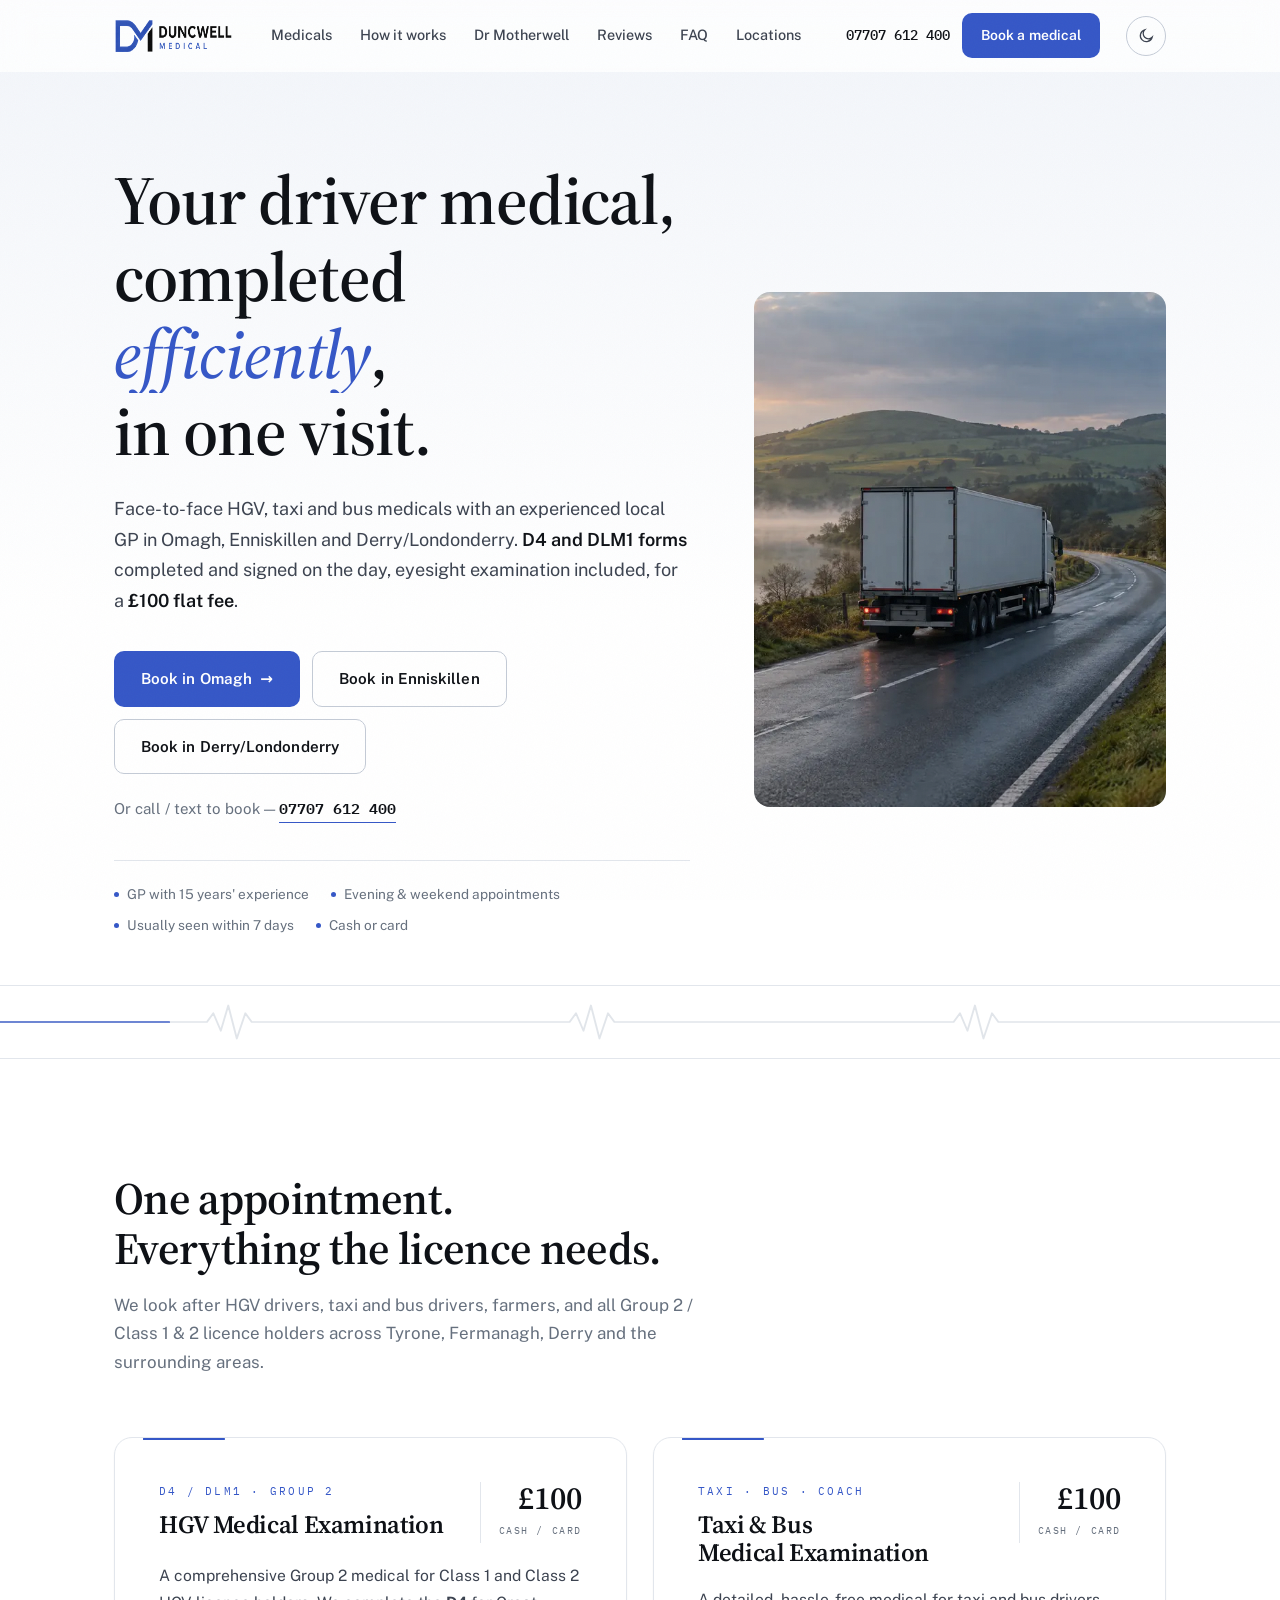
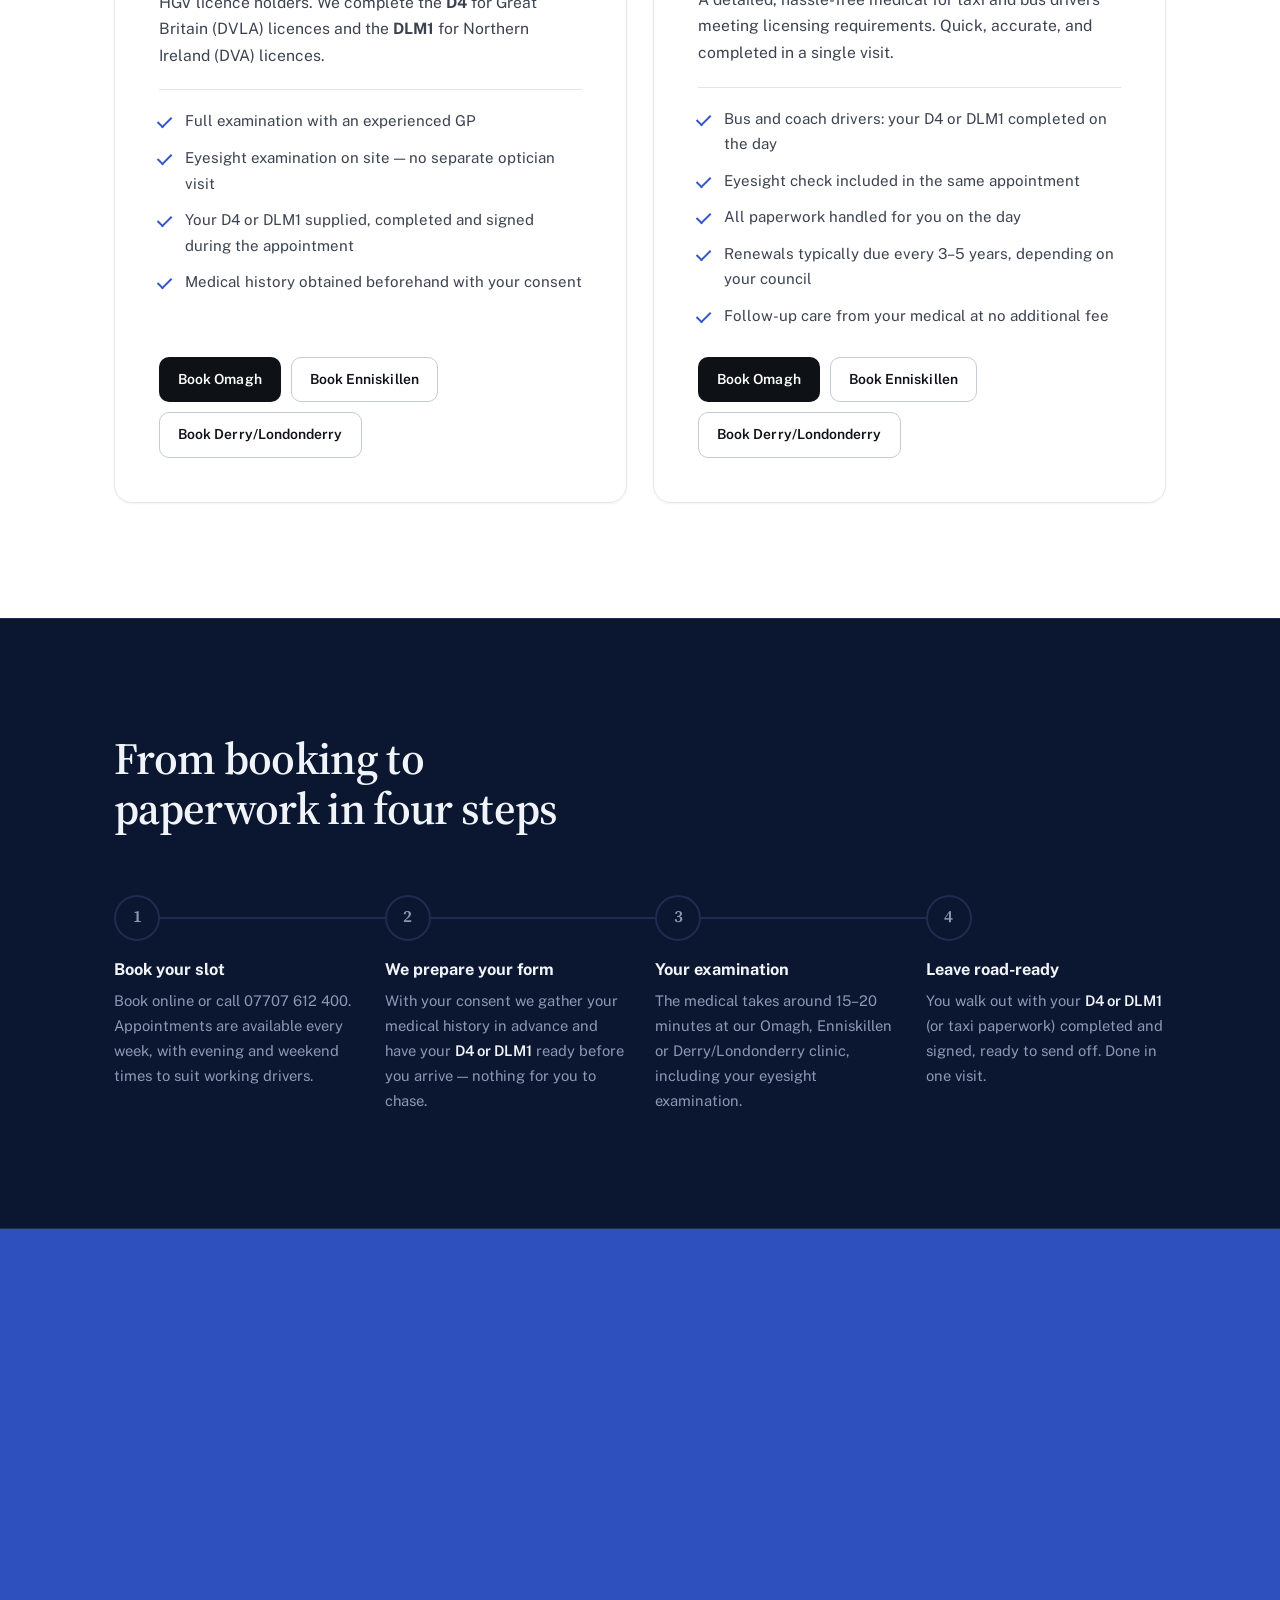
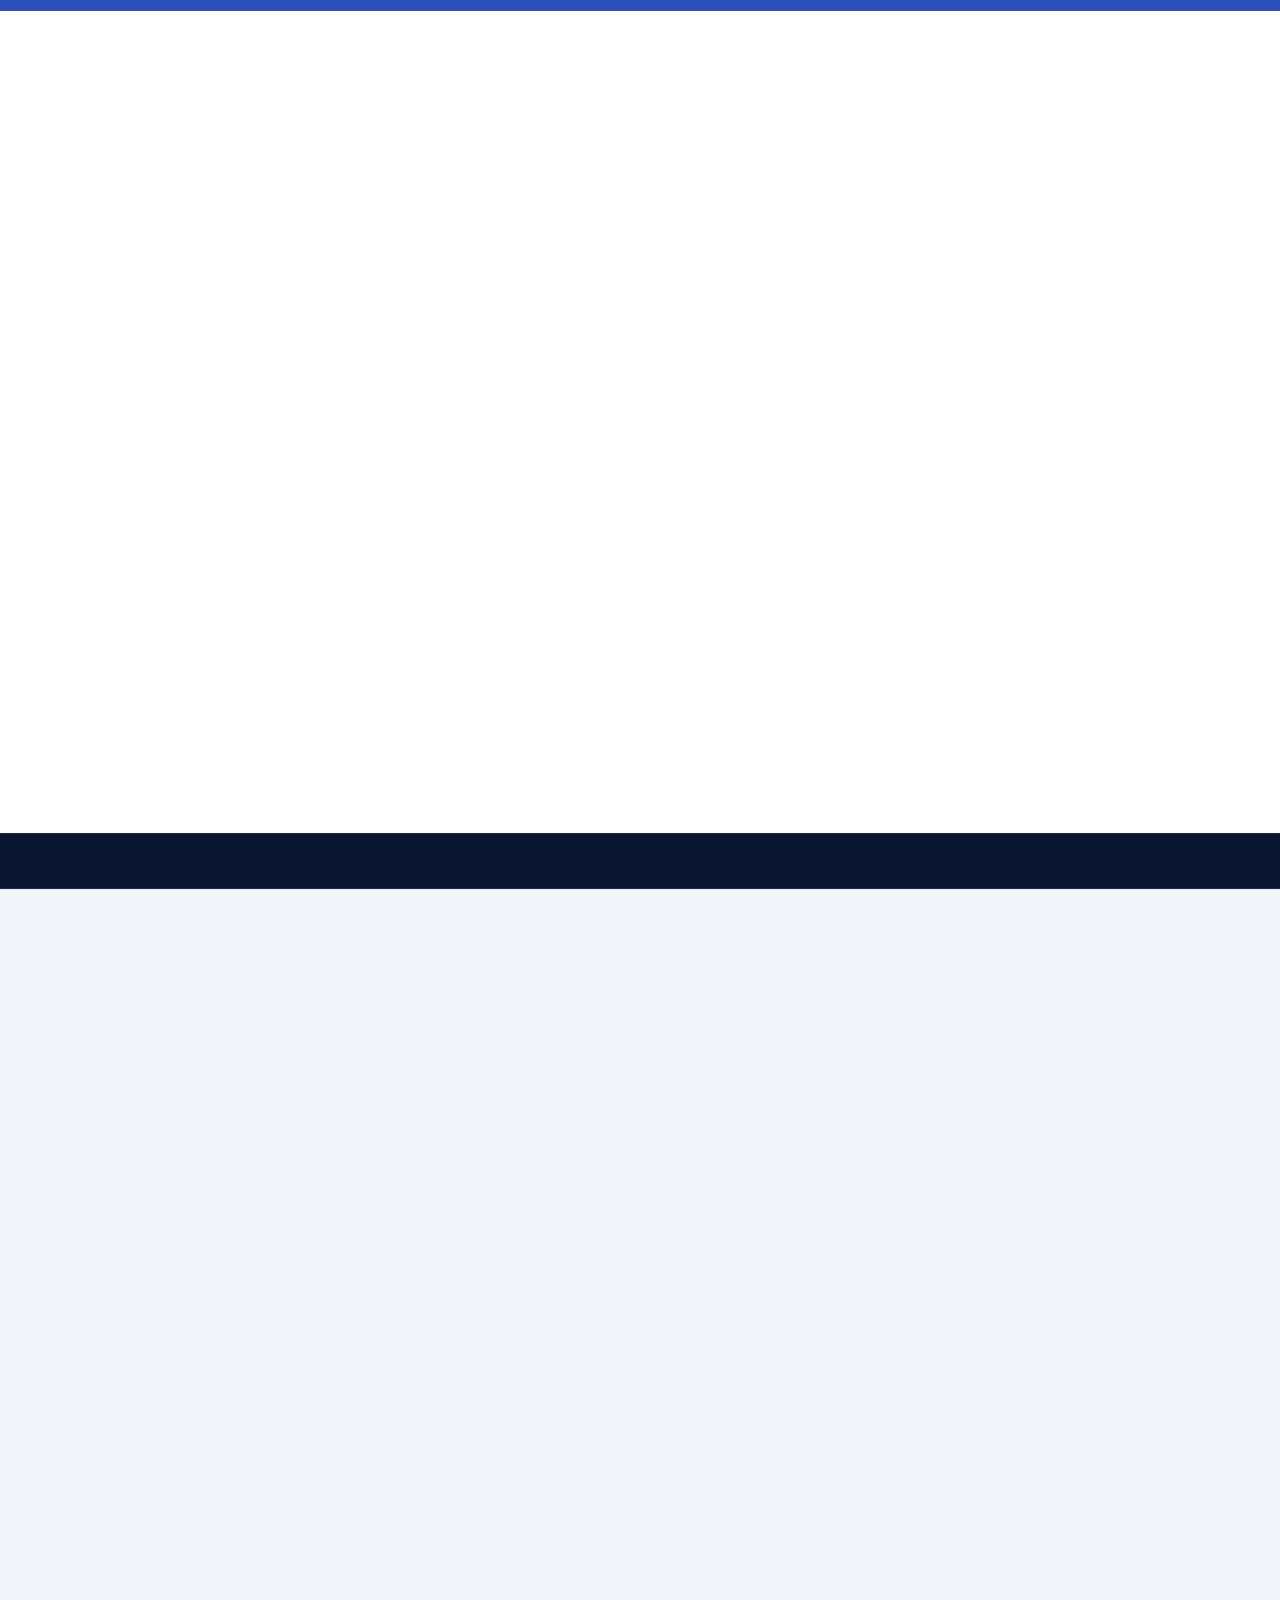
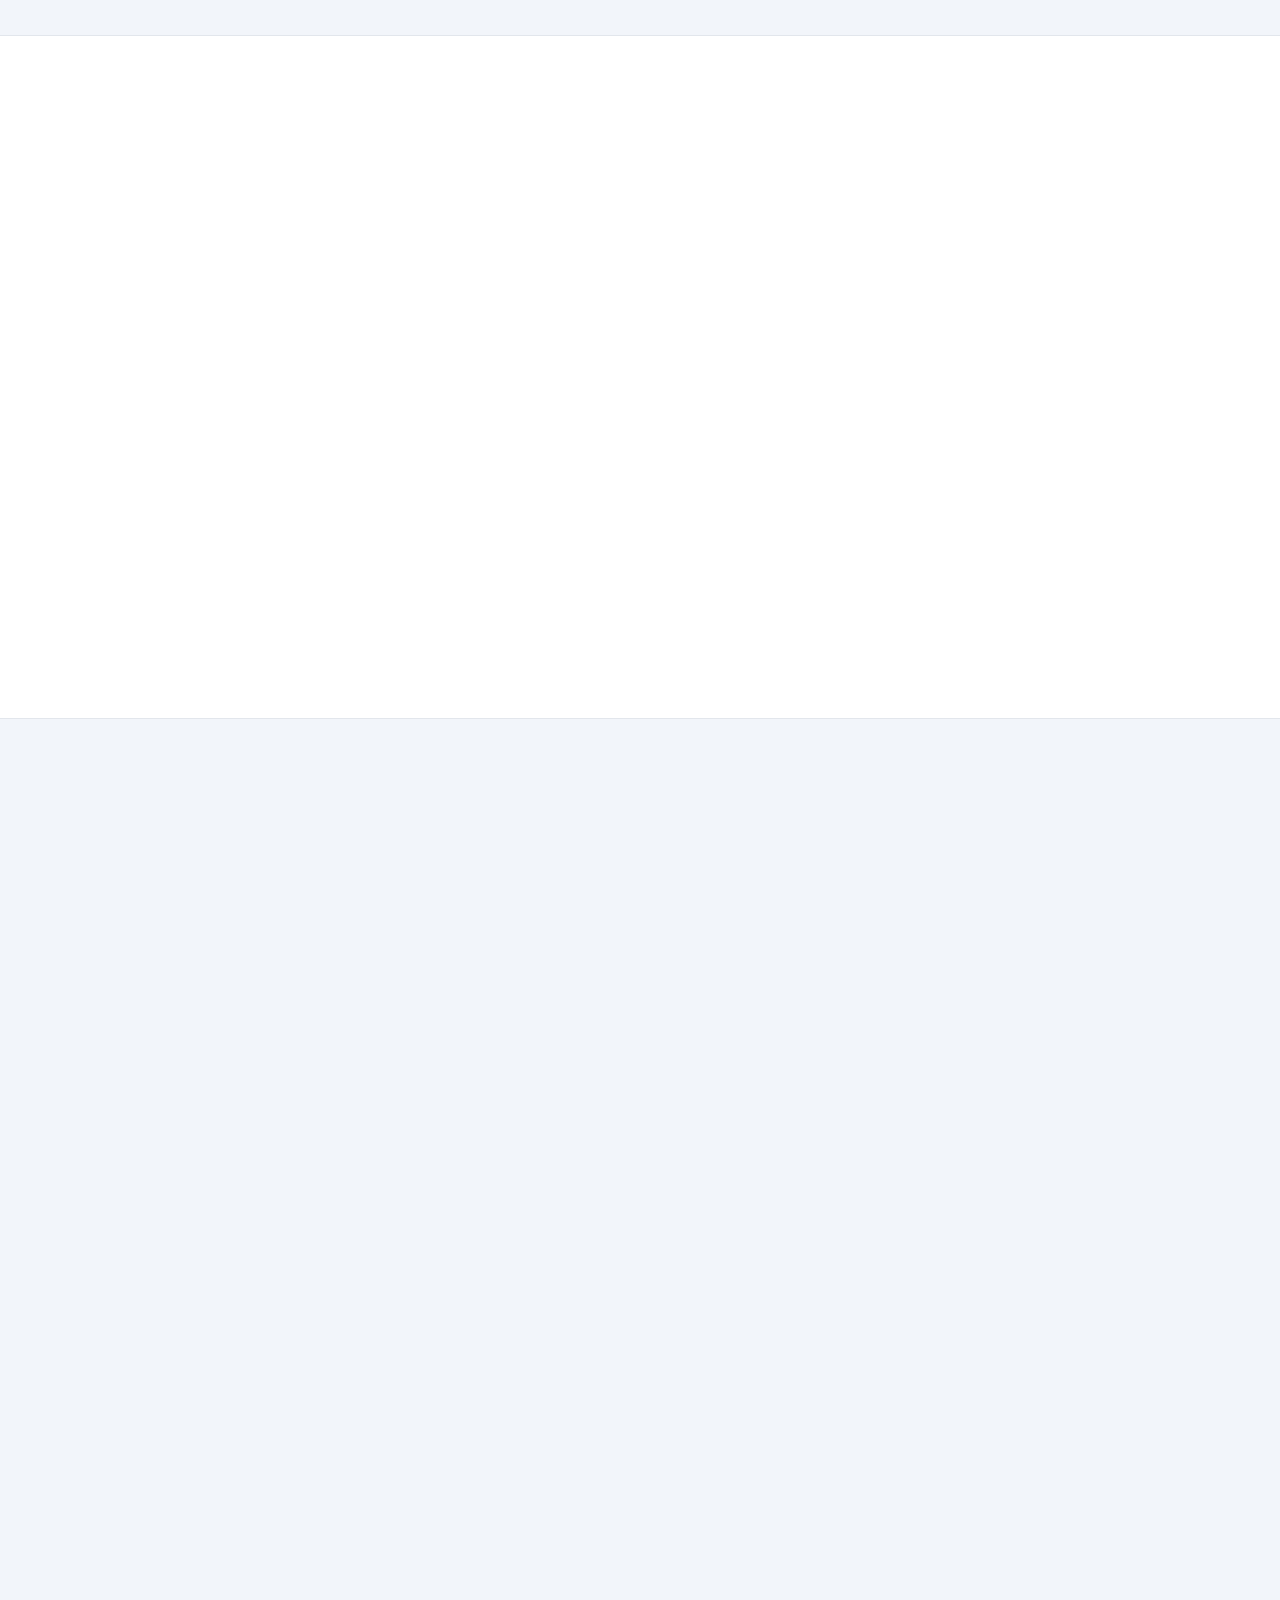
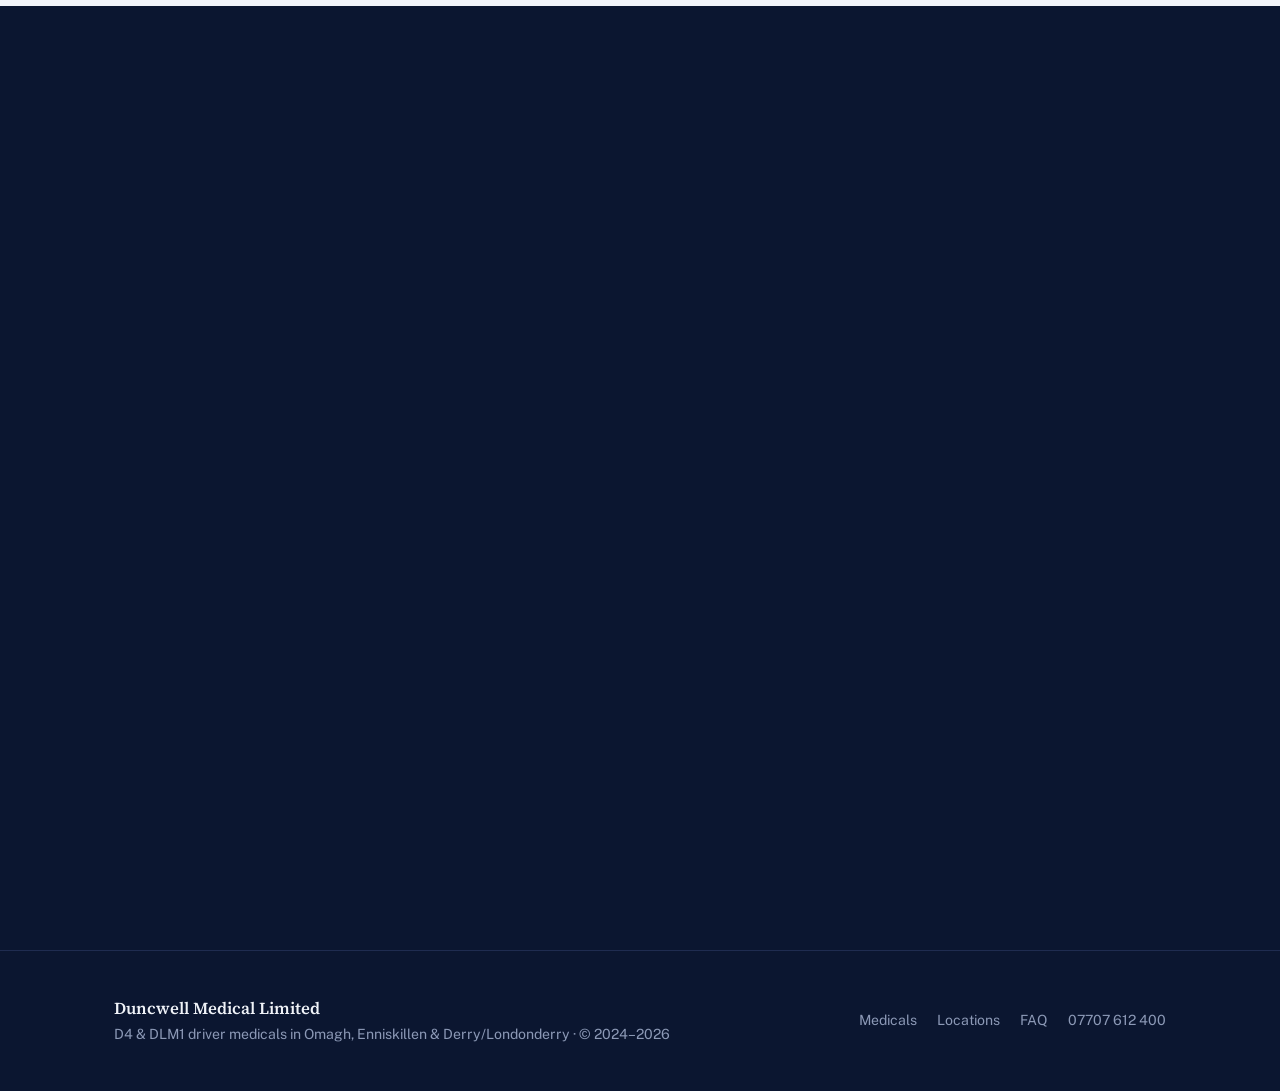
==== commit 7d136dd8: "v1 preview: remove section labels and hero form badges Co-Authored-By: Claude Opus 5.5 <noreply@anth" ====
--- a/index.html
+++ b/index.html
@@ -132,14 +132,6 @@
 
   .wrap{max-width:1140px;margin-inline:auto;padding-inline:clamp(20px,5vw,44px)}
 
-  .eyebrow{
-    font-family:"IBM Plex Mono",ui-monospace,monospace;
-    font-size:.76rem;font-weight:500;
-    letter-spacing:.18em;text-transform:uppercase;
-    color:var(--muted);
-    display:flex;align-items:center;gap:.75em;
-  }
-  .eyebrow::before{content:"";width:26px;height:1px;background:var(--accent);flex:none}
 
   .grain{
     position:fixed;inset:0;z-index:200;pointer-events:none;
@@ -277,7 +269,7 @@
   }
   .hero h1{
     font-size:clamp(2.6rem,5.6vw,4.3rem);
-    margin:22px 0 24px;
+    margin:0 0 24px;
   }
   .hero h1 em{font-style:italic;font-weight:500;color:var(--accent)}
   .hline{display:block;overflow:hidden}
@@ -286,8 +278,7 @@
   .loaded .hline:nth-child(2) > span{animation-delay:.12s}
   .loaded .hline:nth-child(3) > span{animation-delay:.24s}
   @keyframes lineUp{to{transform:none}}
-  .hero-sub,.forms,.hero-ctas,.hero-call,.hero-facts{opacity:0;transform:translateY(16px)}
-  .loaded .forms{animation:fadeUp .8s .52s cubic-bezier(.2,.65,.25,1) forwards}
+  .hero-sub,.hero-ctas,.hero-call,.hero-facts{opacity:0;transform:translateY(16px)}
   .loaded .hero-sub{animation:fadeUp .8s .45s cubic-bezier(.2,.65,.25,1) forwards}
   .loaded .hero-ctas{animation:fadeUp .8s .58s cubic-bezier(.2,.65,.25,1) forwards}
   .loaded .hero-call{animation:fadeUp .8s .68s cubic-bezier(.2,.65,.25,1) forwards}
@@ -296,31 +287,14 @@
   .loaded .hero-media{animation:fadeUp 1s .5s cubic-bezier(.2,.65,.25,1) forwards}
   @keyframes fadeUp{to{opacity:1;transform:none}}
   @media (prefers-reduced-motion: reduce){
-    .hline > span,.hero-sub,.forms,.hero-ctas,.hero-call,.hero-facts,.hero-media{
+    .hline > span,.hero-sub,.hero-ctas,.hero-call,.hero-facts,.hero-media{
       transform:none!important;opacity:1!important;animation:none!important;
     }
   }
   .hero-sub{
     font-size:1.13rem;color:var(--ink-soft);
-    max-width:33em;margin-bottom:24px;
-  }
-  .forms{margin-bottom:30px}
-  .forms-label{
-    font-family:"IBM Plex Mono",monospace;font-size:.72rem;font-weight:500;
-    letter-spacing:.16em;text-transform:uppercase;color:var(--muted);margin-bottom:10px;
-  }
-  .forms-row{display:grid;grid-template-columns:repeat(2,minmax(0,1fr));gap:10px;max-width:520px}
-  .form-chip{
-    display:flex;align-items:center;gap:12px;min-width:0;
-    padding:12px 14px;border:1px solid var(--line-strong);border-radius:12px;background:var(--bg);
-  }
-  .form-chip .code{
-    flex:none;font-family:"IBM Plex Mono",monospace;font-weight:500;font-size:1.15rem;line-height:1.1;
-    color:var(--accent);padding-right:12px;border-right:1px solid var(--line);
-  }
-  .form-chip .what{display:flex;flex-direction:column;min-width:0;line-height:1.3}
-  .form-chip .what b{font-size:.88rem;font-weight:600;color:var(--ink)}
-  .form-chip .what small{font-size:.76rem;color:var(--muted);letter-spacing:.04em}
+    max-width:33em;margin-bottom:34px;
+  }
   .hero-sub strong{color:var(--ink);font-weight:600}
   .hero-ctas{display:flex;flex-wrap:wrap;gap:12px;margin-bottom:22px}
   .hero-call{color:var(--muted);font-size:.94rem}
@@ -420,7 +394,7 @@
   section{padding-block:clamp(68px,9vw,116px)}
   .below-fold{content-visibility:auto;contain-intrinsic-size:auto 720px}
   .sec-head{max-width:660px;margin-bottom:clamp(38px,5vw,60px)}
-  .sec-head h2{font-size:clamp(1.9rem,3.6vw,2.8rem);margin-top:18px}
+  .sec-head h2{font-size:clamp(1.9rem,3.6vw,2.8rem)}
   .sec-head .lede{color:var(--muted);margin-top:16px;font-size:1.06rem;max-width:36em}
 
   .rv{opacity:0;transform:translateY(22px);transition:opacity .7s cubic-bezier(.2,.65,.25,1),transform .7s cubic-bezier(.2,.65,.25,1);transition-delay:var(--d,0s)}
@@ -485,7 +459,6 @@
 
   /* Process — navy band */
   .process{background:var(--band);color:var(--on-band);border-block:1px solid var(--band-line)}
-  .process .eyebrow{color:var(--on-band-muted)}
   .process .sec-head h2{color:var(--on-band)}
   /* The rail runs only between the number circles (length set in JS); its fill follows the
      visitor's scroll position, and each circle lights up once the fill reaches it. */
@@ -726,7 +699,6 @@
 
   /* Contact — navy band */
   .contact{background:var(--band);color:var(--on-band)}
-  .contact .eyebrow{color:var(--on-band-muted)}
   .contact .sec-head h2{color:var(--on-band)}
   .contact .sec-head .lede{color:var(--on-band-muted)}
   .contact-grid{display:grid;grid-template-columns:minmax(0,1fr) minmax(0,1fr);gap:clamp(38px,5vw,84px)}
@@ -806,9 +778,6 @@
   @media (max-width:480px){.svc .svc-kicker{letter-spacing:.1em}}
 
   /* ================= MOTION FOR EVERY DEVICE ================= */
-  /* section labels: the accent line draws in as the heading arrives */
-  .rv .eyebrow::before{transform:scaleX(0);transform-origin:left;transition:transform .9s .2s cubic-bezier(.2,.65,.25,1)}
-  .rv.in .eyebrow::before{transform:scaleX(1)}
   /* tap ripple (added by script on touch) */
   .ripple{
     position:absolute;border-radius:50%;pointer-events:none;z-index:0;
@@ -824,7 +793,7 @@
   /* ================= TOUCH SCREENS (no hover) ================= */
   @media (hover: none){
     /* press feedback */
-    .btn:active,.form-chip:active,.apoint:active,.contact-card:active,.car-btn:active{transform:scale(.97)}
+    .btn:active,.apoint:active,.contact-card:active,.car-btn:active{transform:scale(.97)}
     .svc:active,.loc:active{transform:scale(.985)}
     .theme-toggle:active{transform:rotate(25deg) scale(.94)}
     .faq-q:active{color:var(--accent)}
@@ -837,8 +806,6 @@
     .apoint.on{border-color:var(--accent);transform:translateY(-2px)}
     .apoint{transition:border-color .45s, transform .45s}
     .contact-card.on{border-color:var(--line-strong)}
-    .form-chip{transition:border-color .45s, transform .2s}
-    .form-chip.on{border-color:var(--accent)}
 
     /* primary buttons sweep a sheen when they first come into view */
     .btn-primary.shine::after{animation:sheen .9s .15s ease-out 1}
@@ -850,7 +817,6 @@
   }
 
   @media (prefers-reduced-motion: reduce){
-    .rv .eyebrow::before{transform:none;transition:none}
     .ripple{display:none}
     .btn-primary.shine::after,.hero-ctas .btn-primary .arr{animation:none}
     .photo img{transform:none!important}
@@ -925,24 +891,16 @@
   <section class="hero" id="book">
     <div class="wrap hero-grid">
       <div>
-        <p class="eyebrow">Omagh · Enniskillen · Derry/Londonderry</p>
         <h1>
           <span class="hline"><span>Your driver medical,</span></span>
           <span class="hline"><span>completed <em>efficiently</em>,</span></span>
           <span class="hline"><span>in one visit.</span></span>
         </h1>
         <p class="hero-sub">
-          Face-to-face HGV, taxi and bus medicals across Tyrone, Fermanagh and Derry, carried out by an
-          experienced local GP. <strong>£100 flat fee</strong>, eyesight examination included, and
-          <strong>all paperwork completed on the day</strong> — no separate trips to a doctor or optician.
+          Face-to-face HGV, taxi and bus medicals with an experienced local GP in Omagh, Enniskillen
+          and Derry/Londonderry. <strong>D4 and DLM1 forms</strong> completed and signed on the day,
+          eyesight examination included, for a <strong>£100 flat fee</strong>.
         </p>
-        <div class="forms" role="group" aria-label="Medical forms we complete">
-          <p class="forms-label">We complete both medical forms</p>
-          <div class="forms-row">
-            <div class="form-chip"><span class="code">D4</span><span class="what"><b>Great Britain licence</b><small>DVLA</small></span></div>
-            <div class="form-chip"><span class="code">DLM1</span><span class="what"><b>Northern Ireland licence</b><small>DVA</small></span></div>
-          </div>
-        </div>
         <div class="hero-ctas">
           <a class="btn btn-primary" href="https://duncwellmedicals.simplybook.it/" target="_blank" rel="noopener">Book in Omagh <span class="arr">→</span></a>
           <a class="btn btn-outline" href="https://duncwellmedical.simplybook.it/v2/" target="_blank" rel="noopener">Book in Enniskillen</a>
@@ -979,7 +937,6 @@
   <section id="services" class="below-fold">
     <div class="wrap">
       <div class="sec-head rv">
-        <p class="eyebrow">Our medicals</p>
         <h2>One appointment. Everything the licence needs.</h2>
         <p class="lede">We look after HGV drivers, taxi and bus drivers, farmers, and all Group&nbsp;2 /
         Class&nbsp;1 &amp; 2 licence holders across Tyrone, Fermanagh, Derry and the surrounding areas.</p>
@@ -1039,7 +996,6 @@
   <section class="process below-fold" id="process">
     <div class="wrap">
       <div class="sec-head rv">
-        <p class="eyebrow">How it works</p>
         <h2>From booking to paperwork in four steps</h2>
       </div>
       <div class="steps" id="steps">
@@ -1118,7 +1074,6 @@
       </div>
       <div>
         <div class="sec-head rv">
-          <p class="eyebrow">Your examiner</p>
           <h2>Dr Duncan Motherwell</h2>
           <p class="lede">A GMC-registered GP with 15 years of experience, based in Omagh and providing a
           personal, local service to drivers across Tyrone, Fermanagh and Derry. Every medical and every piece of
@@ -1148,7 +1103,6 @@
   <section class="quotes below-fold" id="reviews">
     <div class="wrap">
       <div class="sec-head rv" style="max-width:none;text-align:center;margin-inline:auto">
-        <p class="eyebrow" style="justify-content:center">What drivers say</p>
         <h2>Trusted across Tyrone, Fermanagh &amp; Derry</h2>
       </div>
       <div class="carousel rv" id="carousel">
@@ -1190,7 +1144,6 @@
   <section id="faq" class="below-fold">
     <div class="wrap faq-wrap">
       <div class="sec-head rv">
-        <p class="eyebrow">Common questions</p>
         <h2>Before your medical</h2>
         <p class="lede">Can't find your answer? Call or WhatsApp us on
         <a href="tel:+447707612400" style="color:var(--accent);font-weight:600;text-decoration:none">07707 612 400</a>.</p>
@@ -1237,7 +1190,6 @@
   <section id="locations" class="locations below-fold">
     <div class="wrap">
       <div class="sec-head rv">
-        <p class="eyebrow">Where to find us</p>
         <h2>Clinics in Omagh, Enniskillen and Derry/Londonderry</h2>
       </div>
       <div class="loc-grid">
@@ -1304,7 +1256,6 @@
     <div class="wrap contact-grid">
       <div>
         <div class="sec-head rv" style="margin-bottom:30px">
-          <p class="eyebrow">Get in touch</p>
           <h2>Book your medical today</h2>
           <p class="lede">Send us a message and we'll come back with the next available appointment —
           or skip the form and call or WhatsApp directly.</p>
@@ -1667,7 +1618,7 @@
   var spot = new IntersectionObserver(function(entries){
     entries.forEach(function(en){ en.target.classList.toggle('on', en.isIntersecting); });
   }, {rootMargin:'-40% 0px -40% 0px', threshold:0});
-  document.querySelectorAll('.svc, .loc, .apoint, .contact-card, .form-chip').forEach(function(el){ spot.observe(el); });
+  document.querySelectorAll('.svc, .loc, .apoint, .contact-card').forEach(function(el){ spot.observe(el); });
 
   /* sheen across each primary button the first time it arrives */
   var shine = new IntersectionObserver(function(entries){
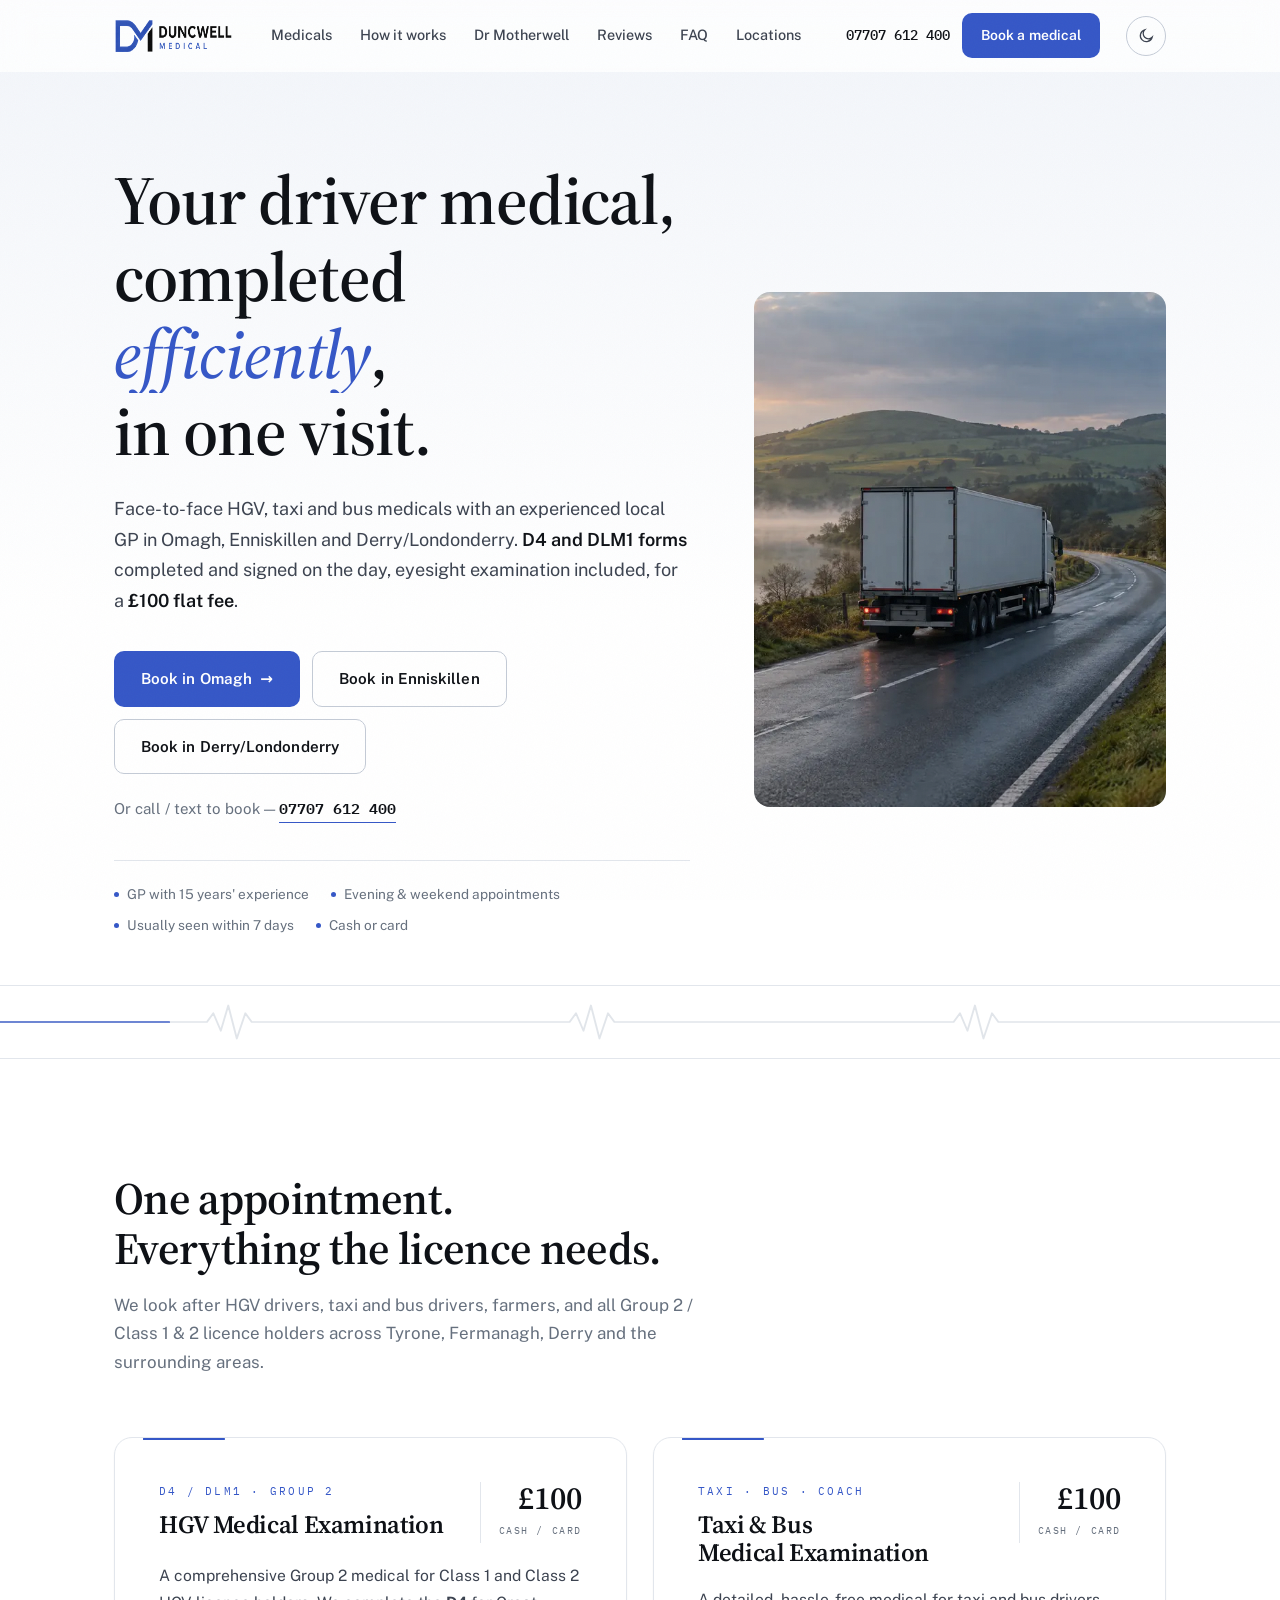
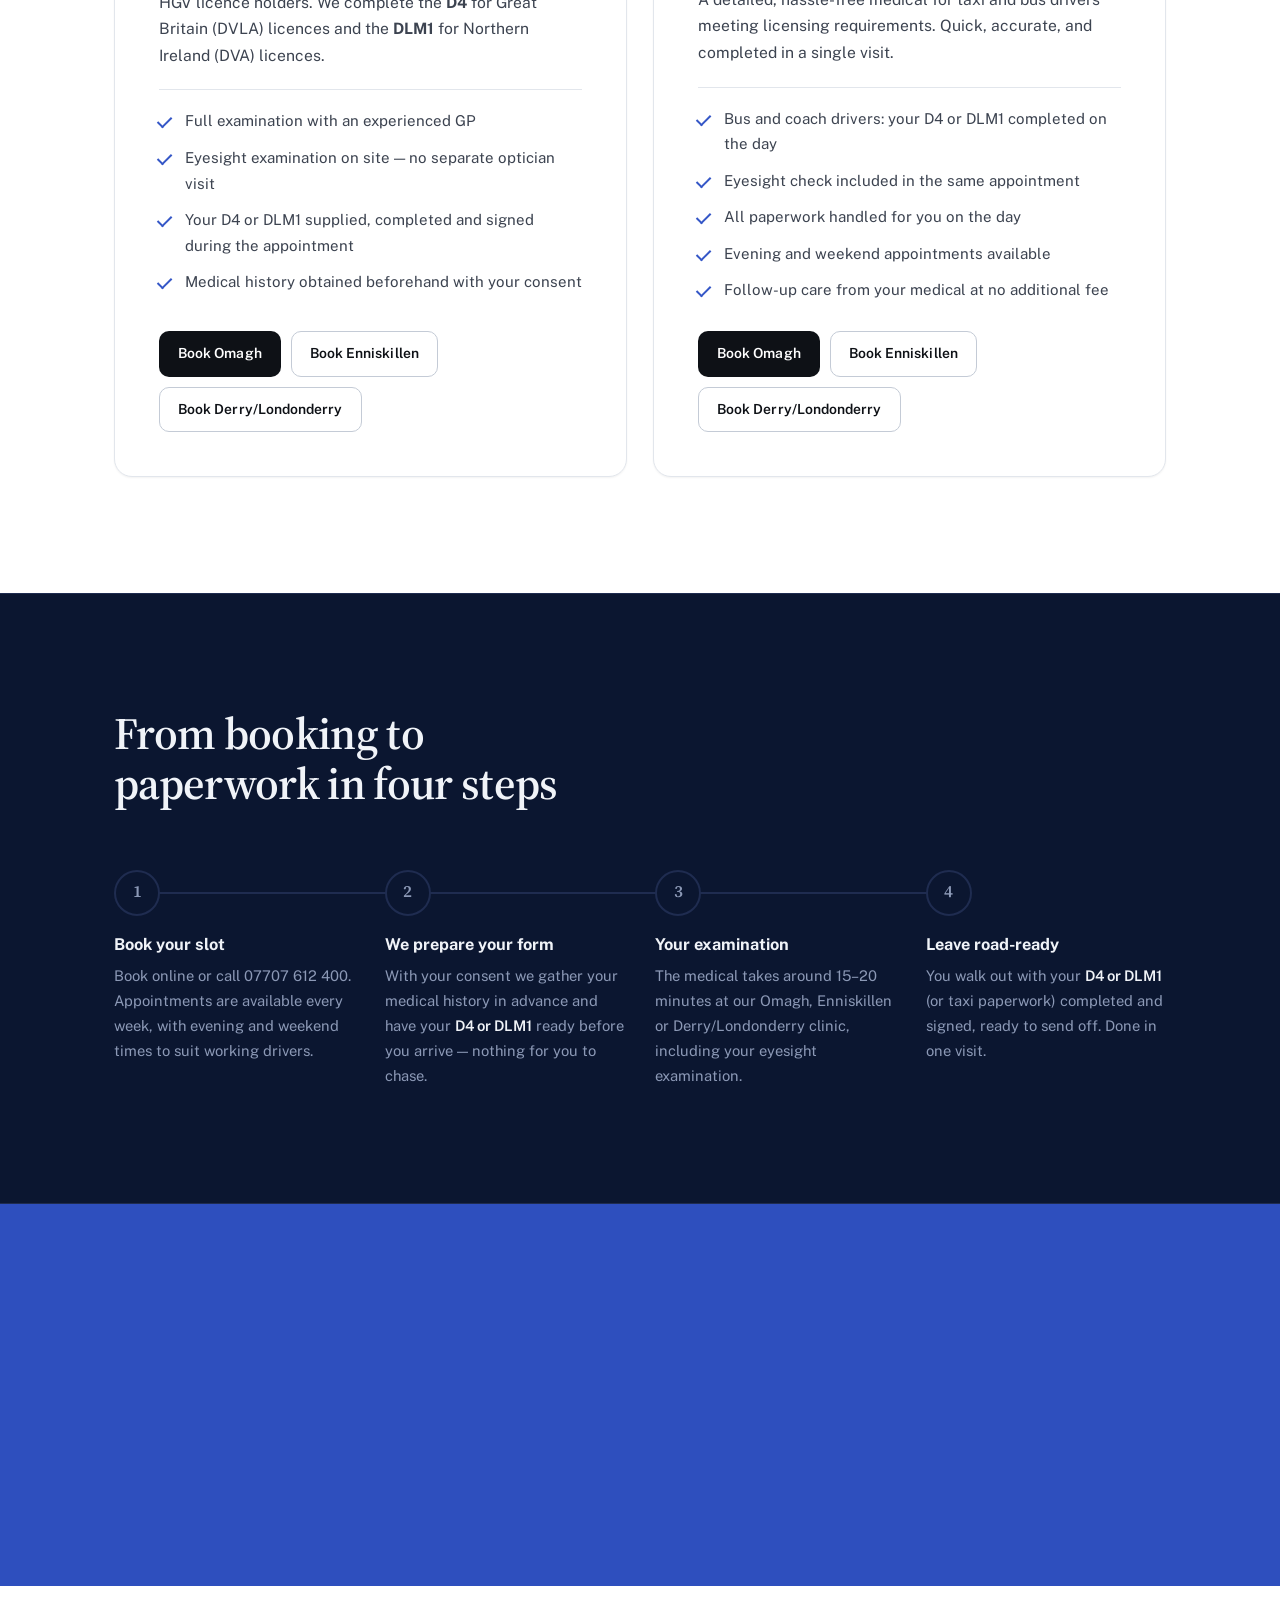
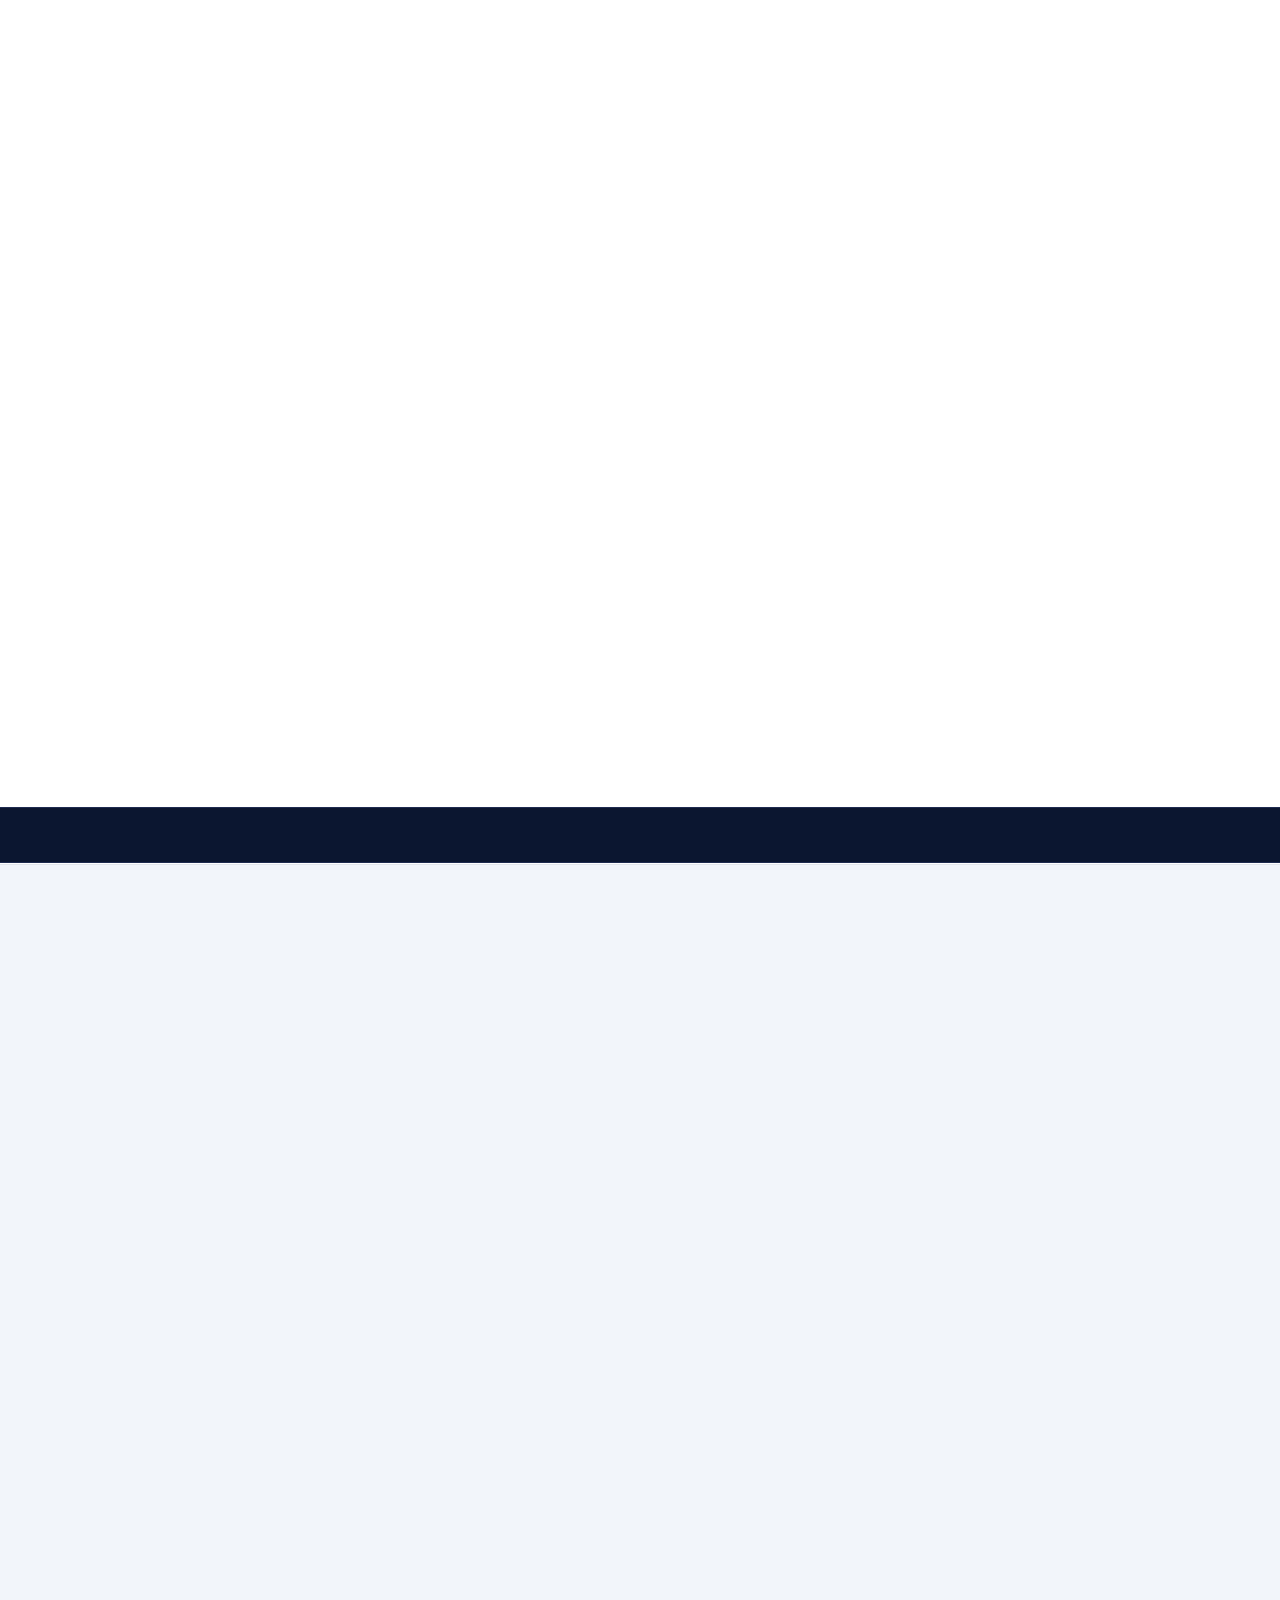
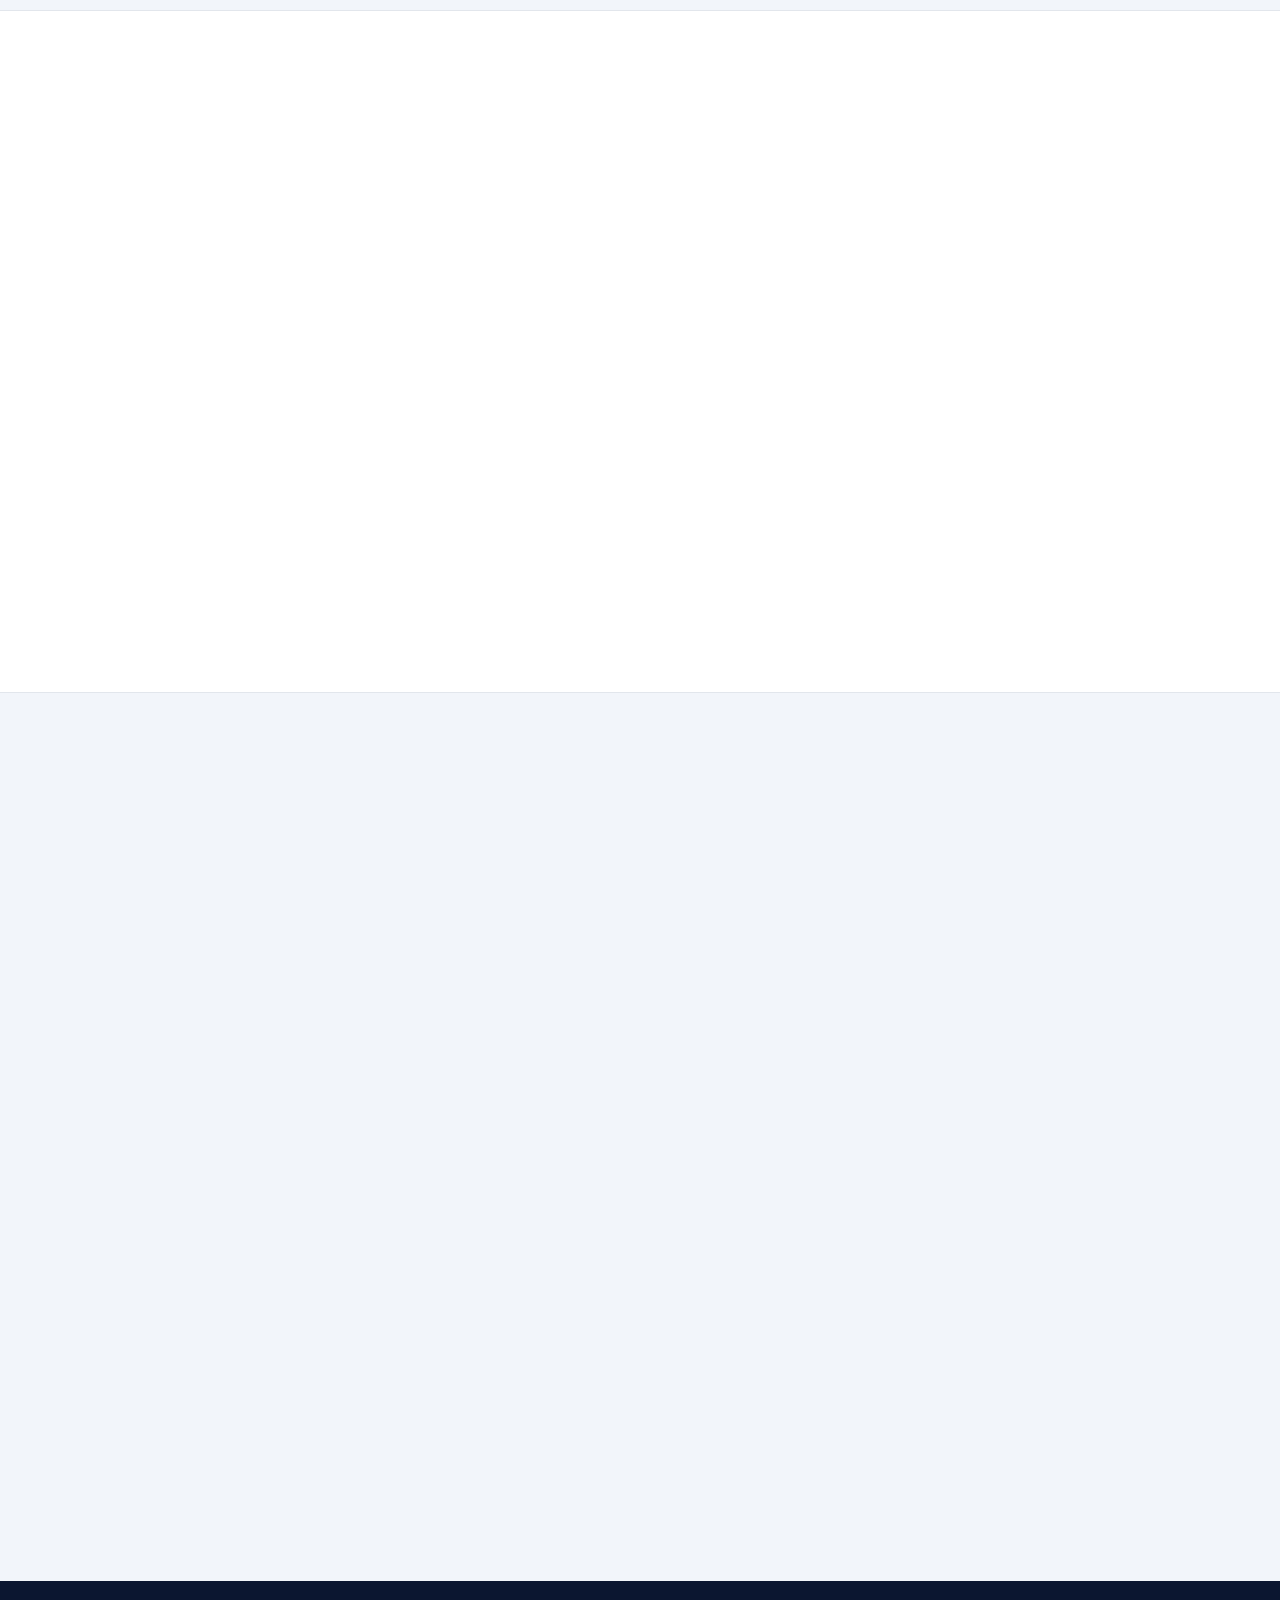
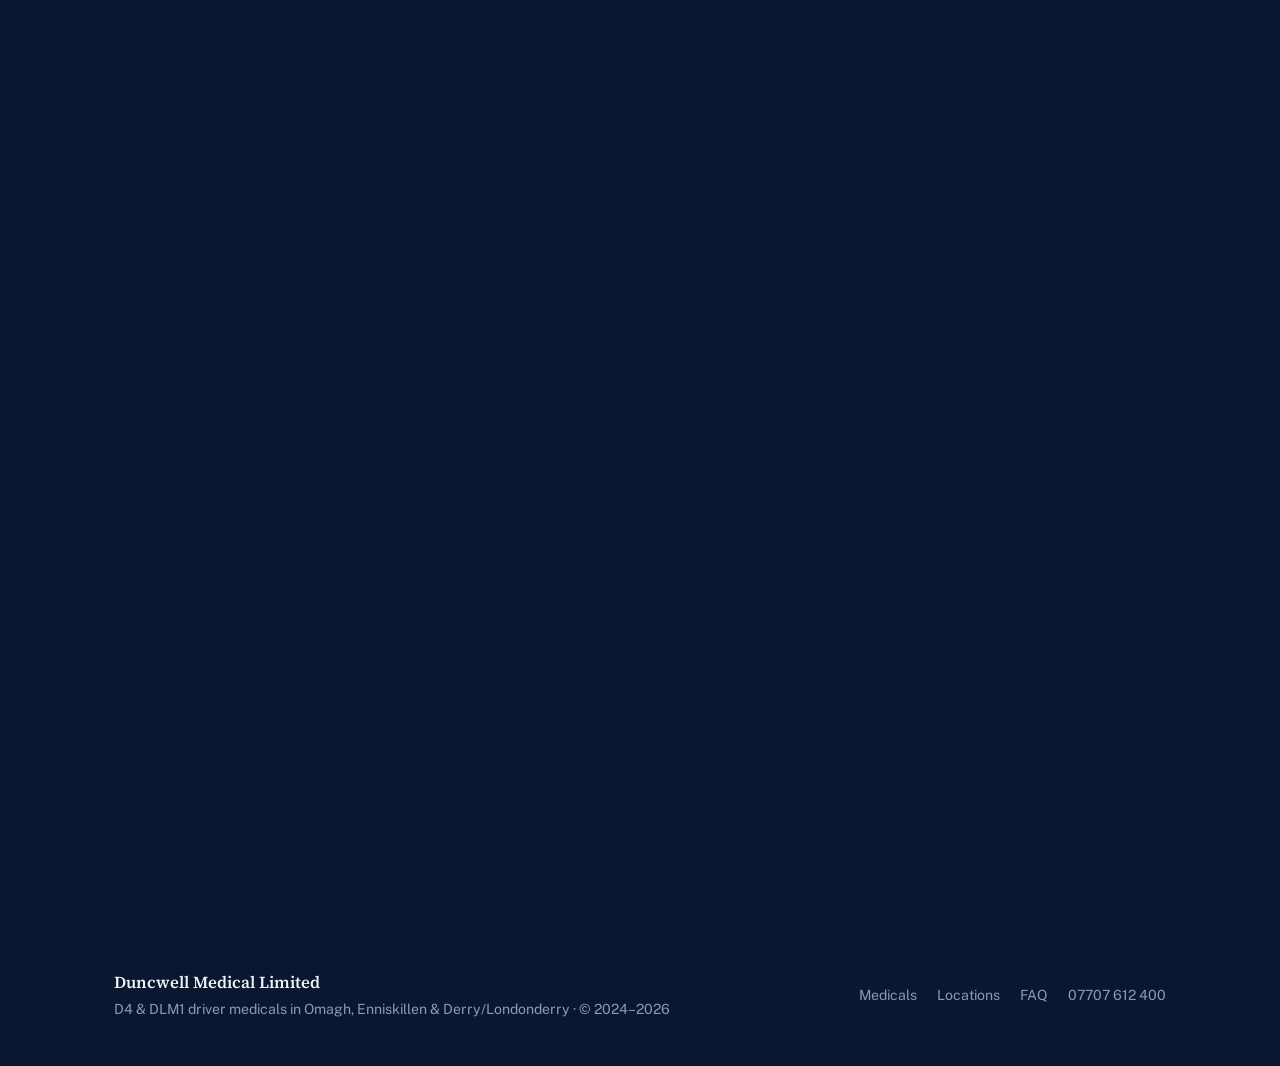
==== commit 4342e56c: "v1 preview: pre-launch copy fixes Co-Authored-By: Claude Opus 5.5 <noreply@anthropic.com>" ====
--- a/index.html
+++ b/index.html
@@ -979,7 +979,7 @@
             <li>Bus and coach drivers: your D4 or DLM1 completed on the day</li>
             <li>Eyesight check included in the same appointment</li>
             <li>All paperwork handled for you on the day</li>
-            <li>Renewals typically due every 3–5 years, depending on your council</li>
+            <li>Evening and weekend appointments available</li>
             <li>Follow-up care from your medical at no additional fee</li>
           </ul>
           <div class="svc-cta">
@@ -1168,8 +1168,8 @@
         </div>
         <div class="faq">
           <button class="faq-q" aria-expanded="false">How often do I need a taxi medical?<span class="ind" aria-hidden="true"></span></button>
-          <div class="faq-a"><div><p>Taxi drivers typically need a medical examination every three to
-          five years, depending on your local council's regulations.</p></div></div>
+          <div class="faq-a"><div><p>That depends on your licence and your age. Tell us where you are
+          in the process when you book and we will confirm exactly what you need.</p></div></div>
         </div>
         <div class="faq">
           <button class="faq-q" aria-expanded="false">Do you offer same-day or urgent appointments?<span class="ind" aria-hidden="true"></span></button>
@@ -1180,7 +1180,7 @@
         <div class="faq">
           <button class="faq-q" aria-expanded="false">How long does the appointment take?<span class="ind" aria-hidden="true"></span></button>
           <div class="faq-a"><div><p>Around 15–20 minutes. You'll leave with everything completed and
-          ready to send to the DVA / DVLA or your licensing council.</p></div></div>
+          ready to send to the DVA or DVLA.</p></div></div>
         </div>
       </div>
     </div>
@@ -1296,7 +1296,7 @@
           <div>
             <p class="t">WhatsApp</p>
             <a href="https://wa.me/447707612400" target="_blank" rel="noopener">Message on WhatsApp</a>
-            <p class="d">Send your details any time and we'll reply.</p>
+            <p class="d">Send your name, licence type and preferred clinic.</p>
           </div>
         </div>
         <div class="contact-card">
@@ -1306,7 +1306,7 @@
           <div>
             <p class="t">Follow us</p>
             <a href="https://instagram.com/duncwellmedical" target="_blank" rel="noopener">@duncwellmedical</a>
-            <p class="d">On Instagram and Facebook.</p>
+            <p class="d">On Instagram.</p>
           </div>
         </div>
         <div class="photo">
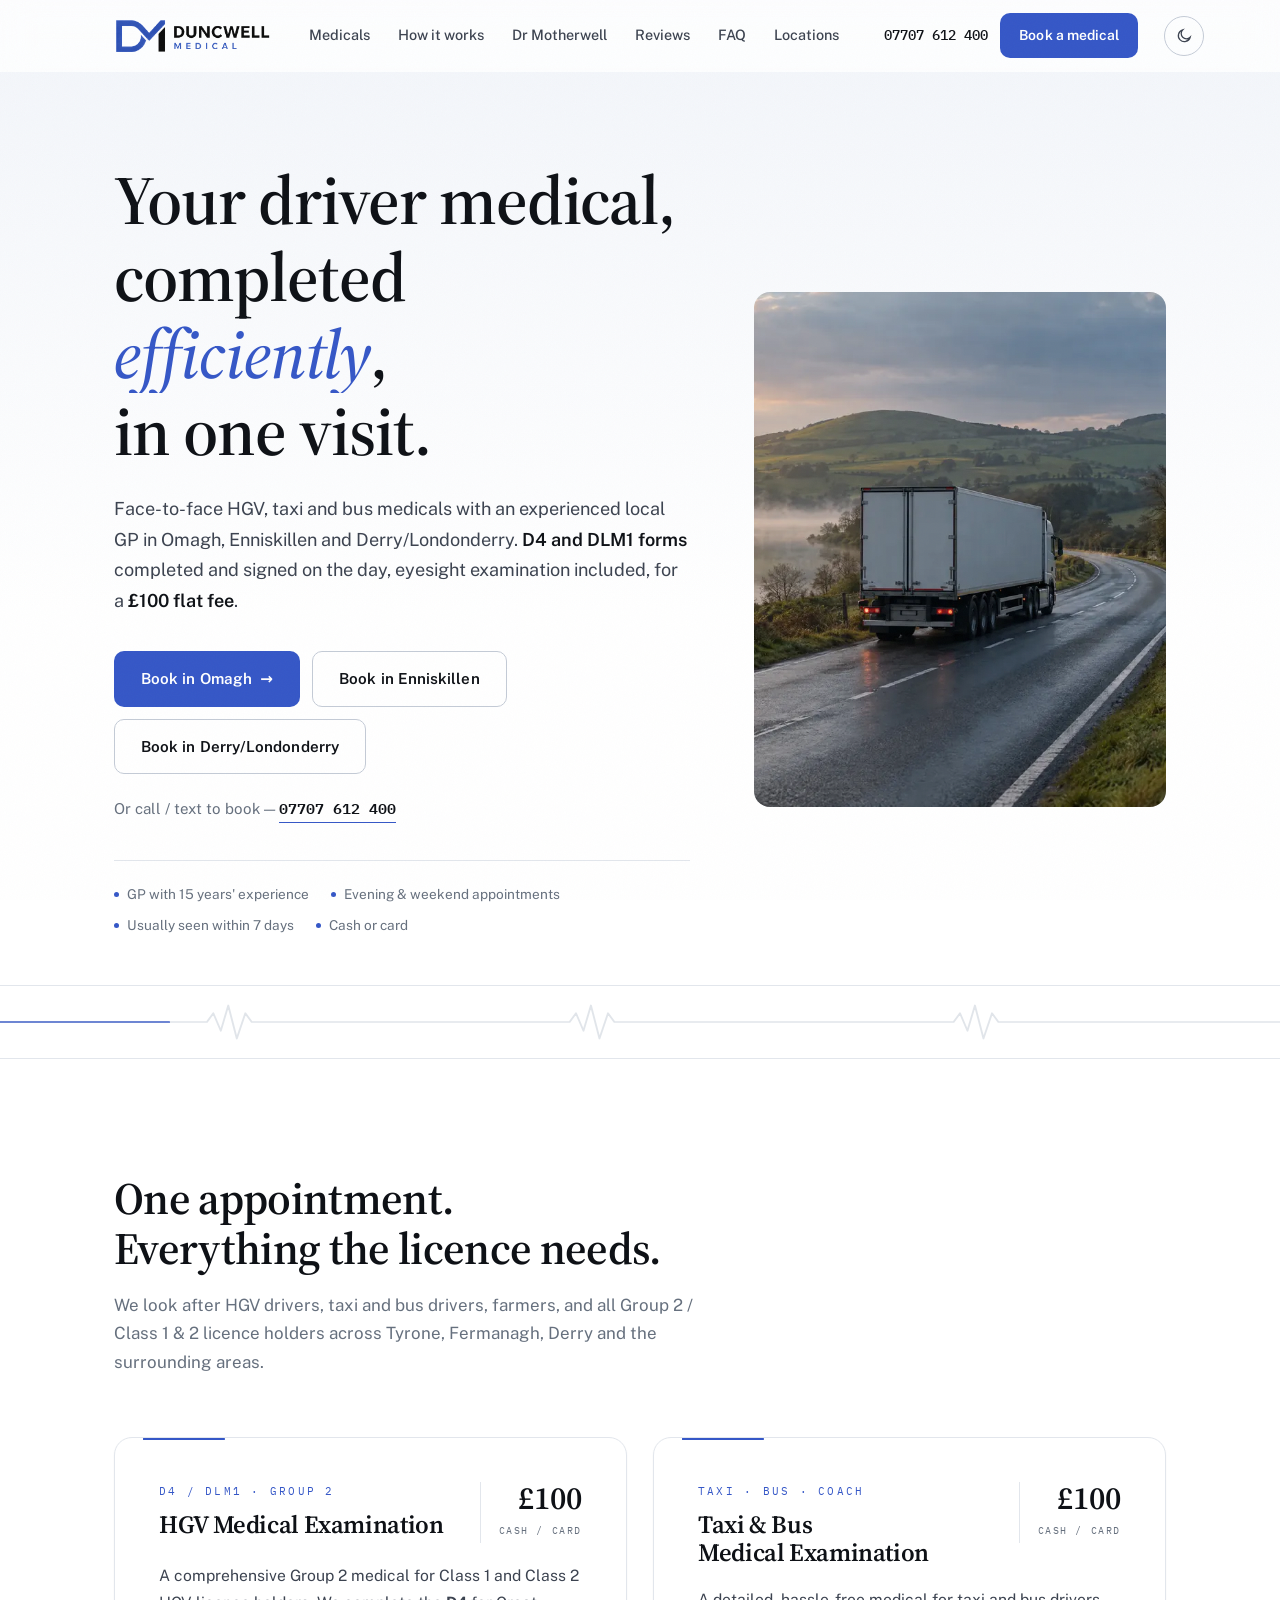
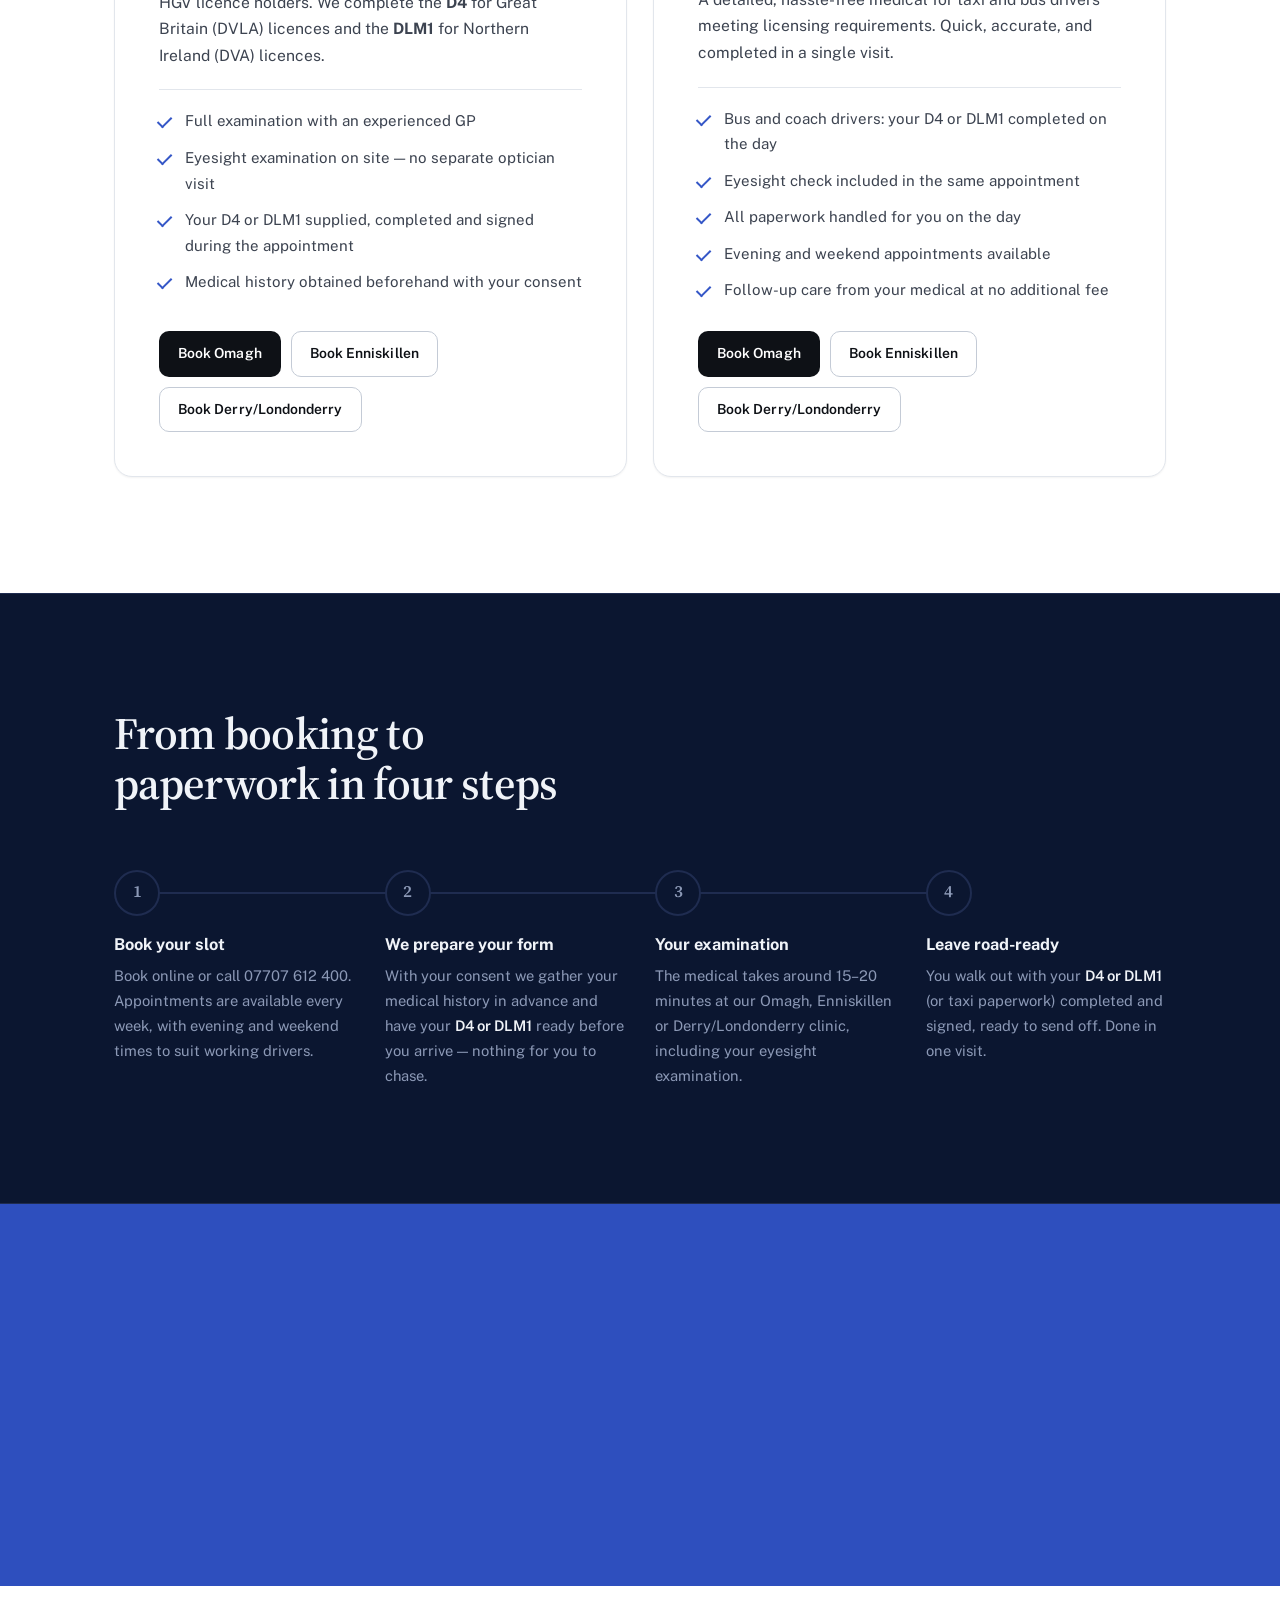
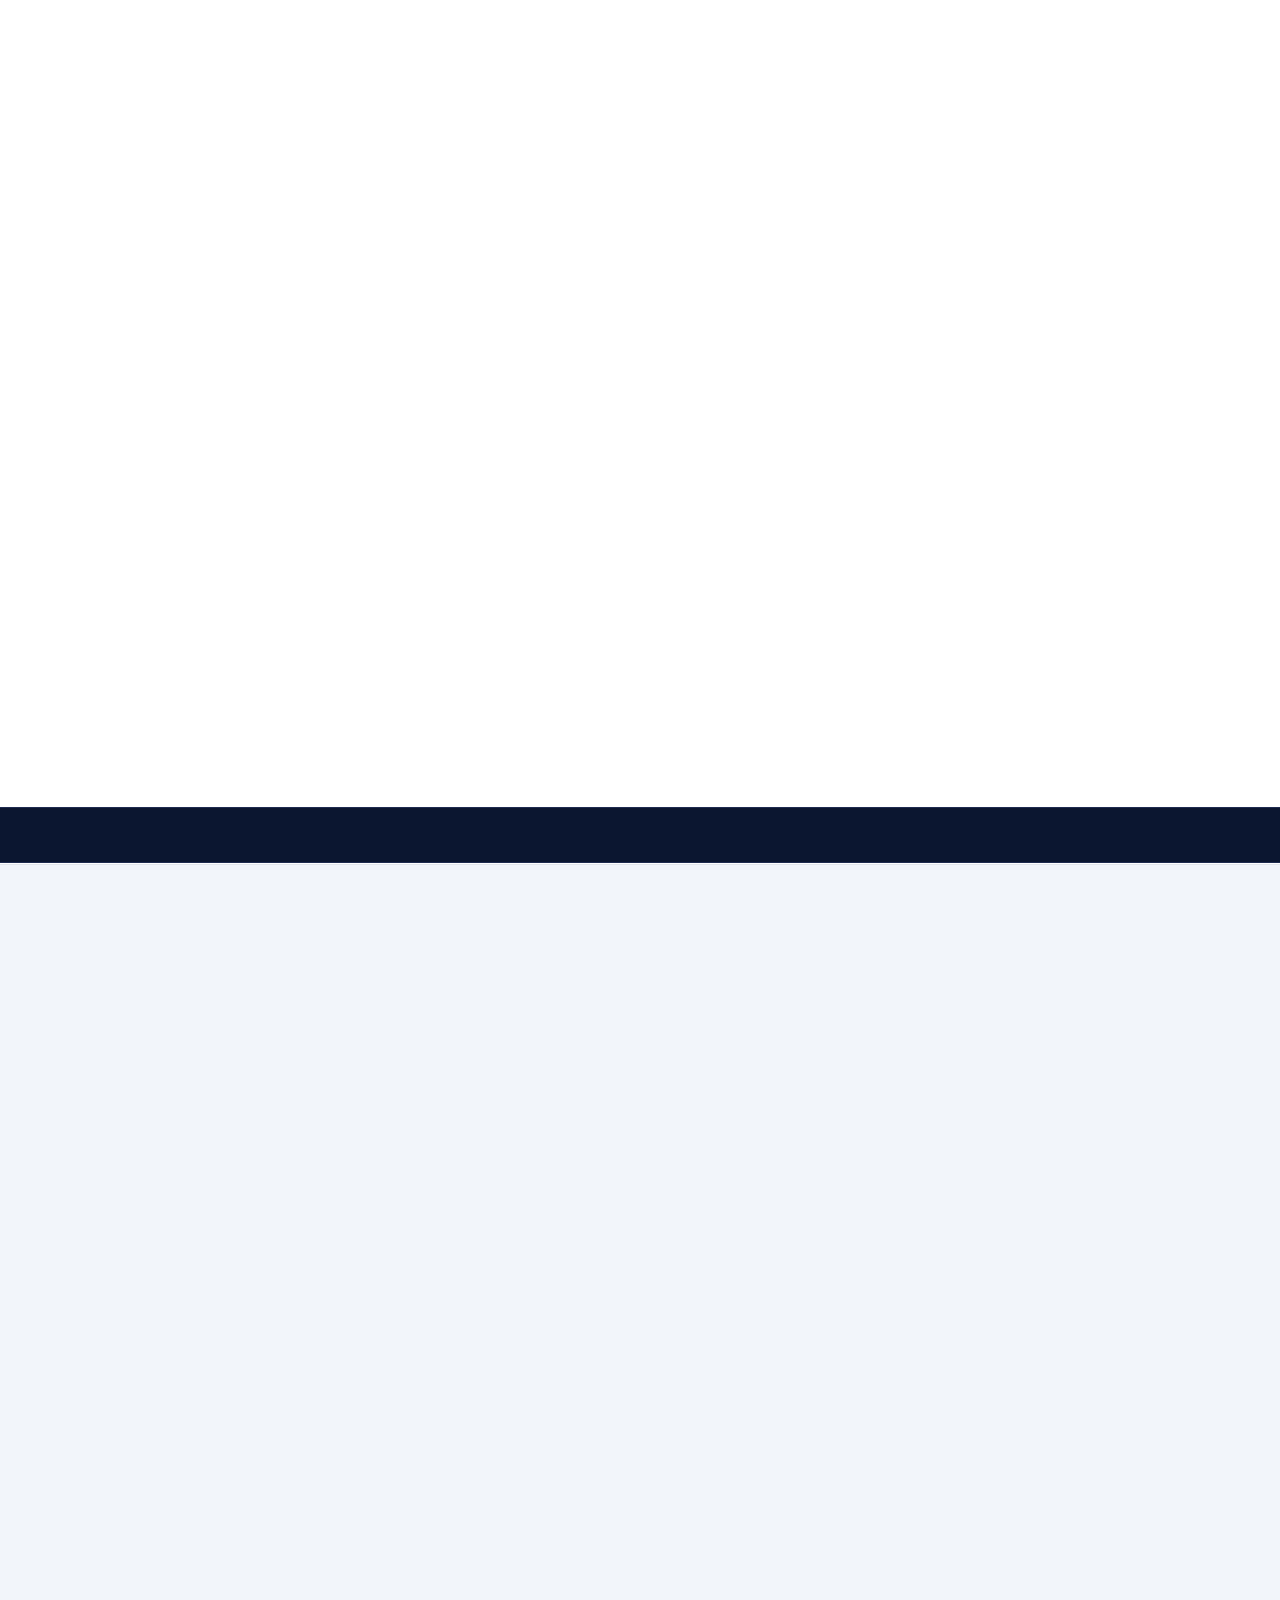
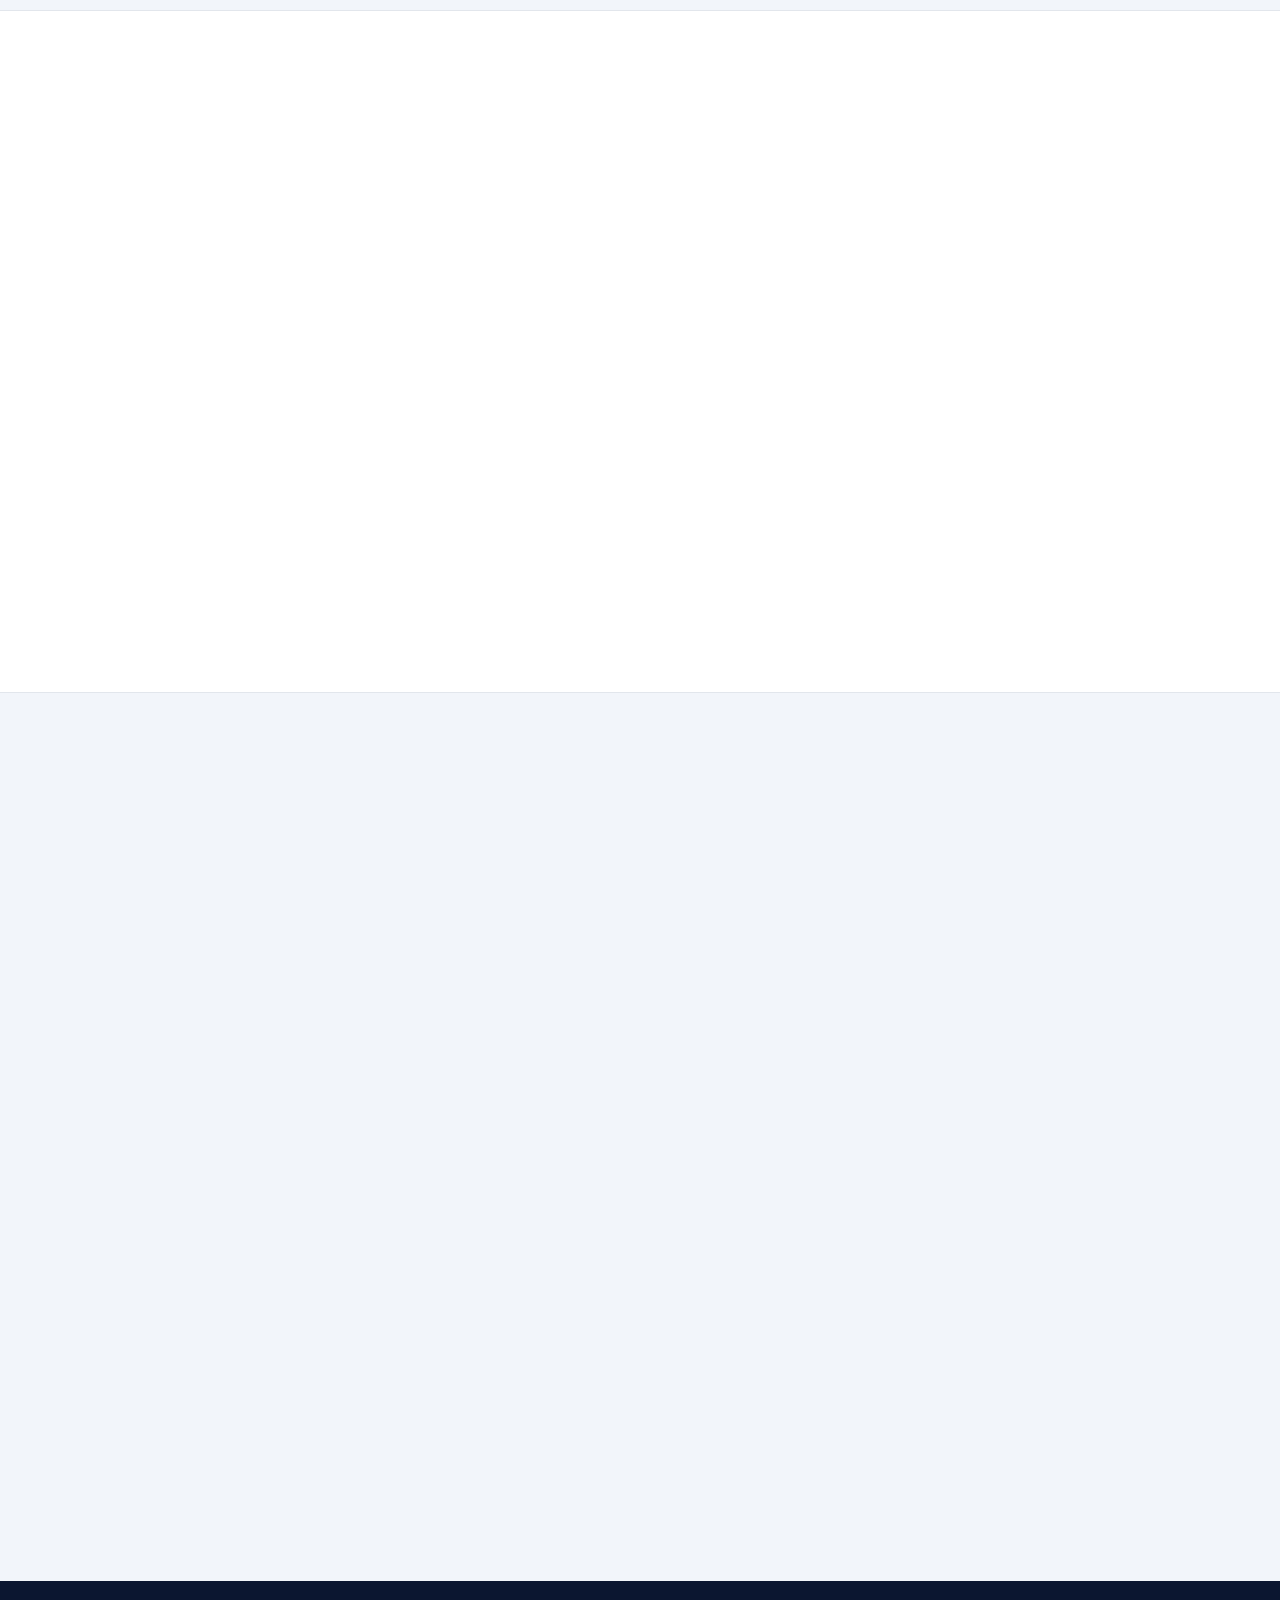
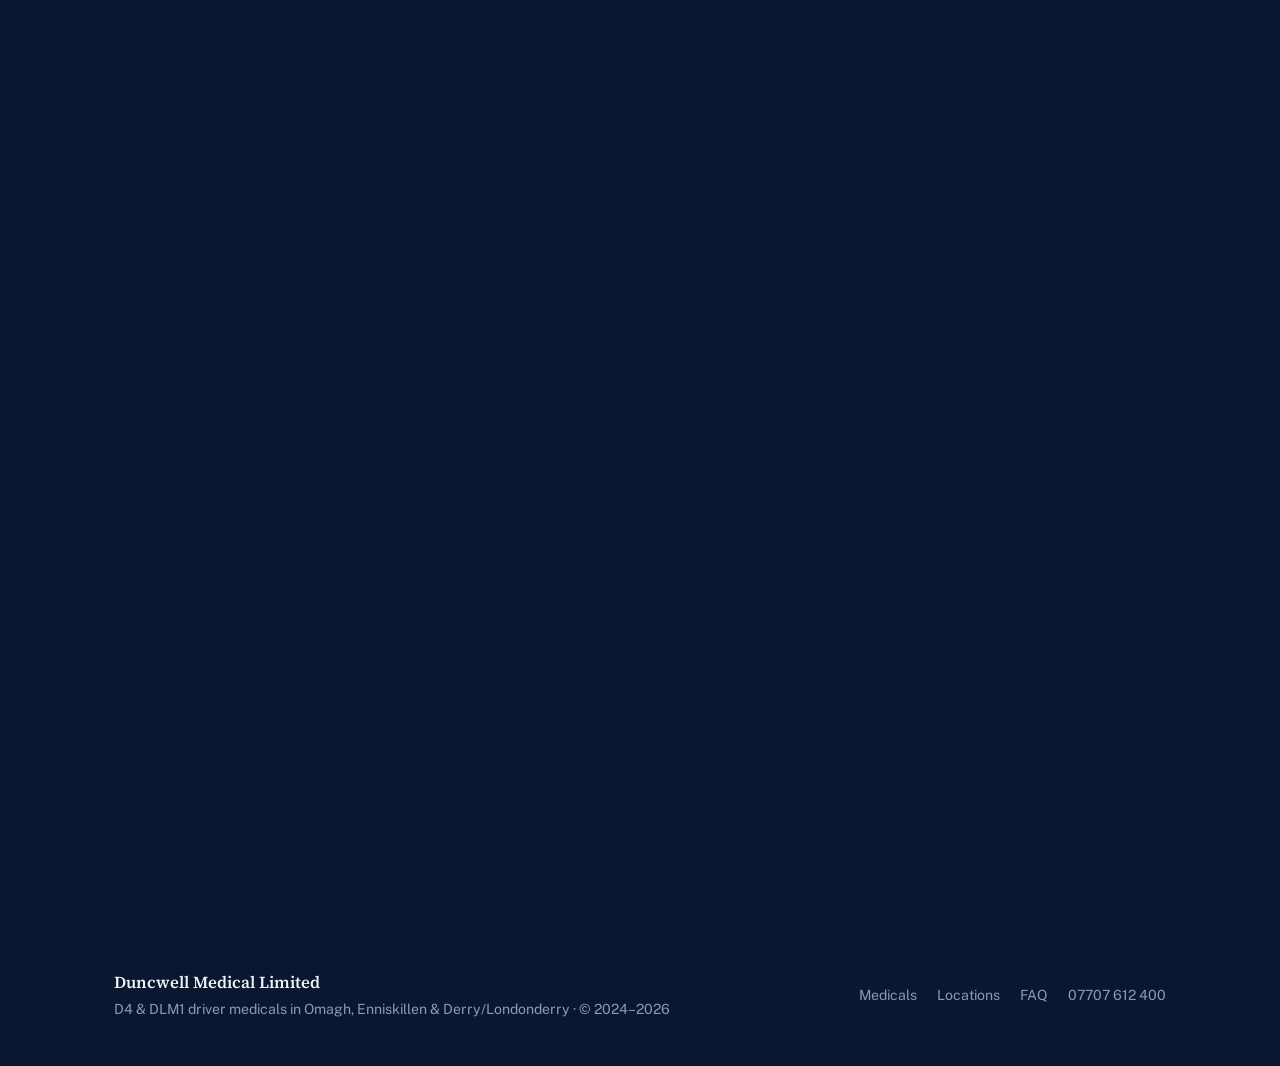
==== commit 4151c883: "v1 preview: fix squashed header logo Co-Authored-By: Claude Opus 5.5 <noreply@anthropic.com>" ====
--- a/index.html
+++ b/index.html
@@ -158,8 +158,10 @@
 
   /* Brand — the real Duncwell logo, embedded. Black-text version for light
      theme, white-text version for the navy theme. */
-  .brand{display:flex;align-items:center;text-decoration:none;white-space:nowrap}
-  .brand img{height:36px;width:auto;display:block}
+  .brand{display:flex;align-items:center;text-decoration:none;white-space:nowrap;flex:none}
+  .brand img{height:36px;width:auto;max-width:none;display:block}
+  /* between the burger breakpoint and wide screens, tighten the menu so the logo never has to give way */
+  @media (max-width:1240px){.header .wrap{gap:16px}.nav a{padding:8px 9px}.hdr-phone{display:none}}
   .brand .logo-dark{display:none}
   html.is-dark .brand .logo-light{display:none}
   html.is-dark .brand .logo-dark{display:block}
@@ -1064,11 +1066,10 @@
   <section id="doctor" class="below-fold">
     <div class="wrap about-grid">
       <div class="rv" data-parallax>
-        <!-- Replace with a photo of Dr Motherwell when available (portrait 4:5, at least 1000x1250px) -->
         <div class="photo">
           <picture>
-            <source type="image/webp" srcset="img/room-700.webp 700w, img/room-1200.webp 1200w" sizes="(max-width:880px) 92vw, 440px">
-            <img src="img/room-1200.jpg" alt="A calm GP consulting room with an examination couch" width="1200" height="1516" loading="lazy" decoding="async">
+            <source type="image/webp" srcset="img/doctor-600.webp?v=2 600w, img/doctor-1086.webp?v=2 1086w" sizes="(max-width:880px) 92vw, 440px">
+            <img src="img/doctor-1086.jpg?v=2" alt="Dr Duncan Motherwell in his consulting room" width="1086" height="1448" loading="lazy" decoding="async" style="object-position:50% 30%">
           </picture>
         </div>
       </div>
